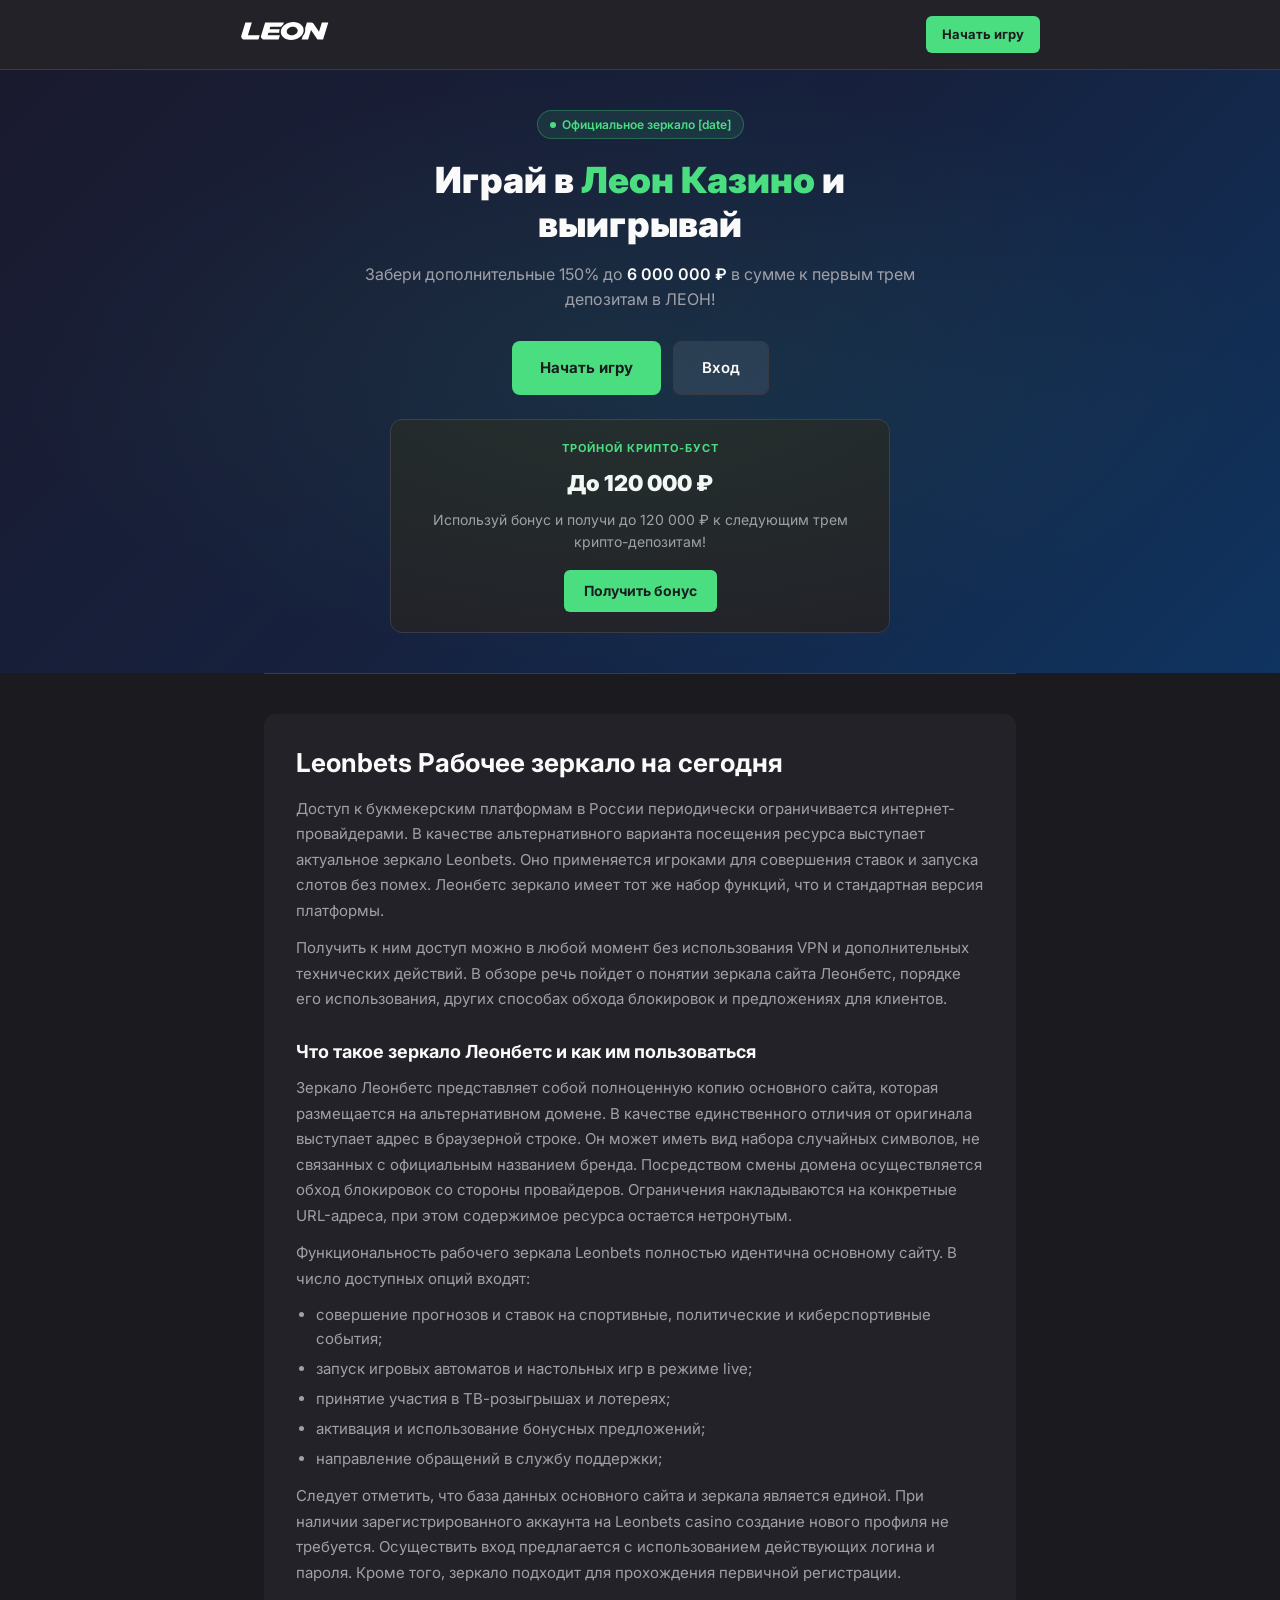
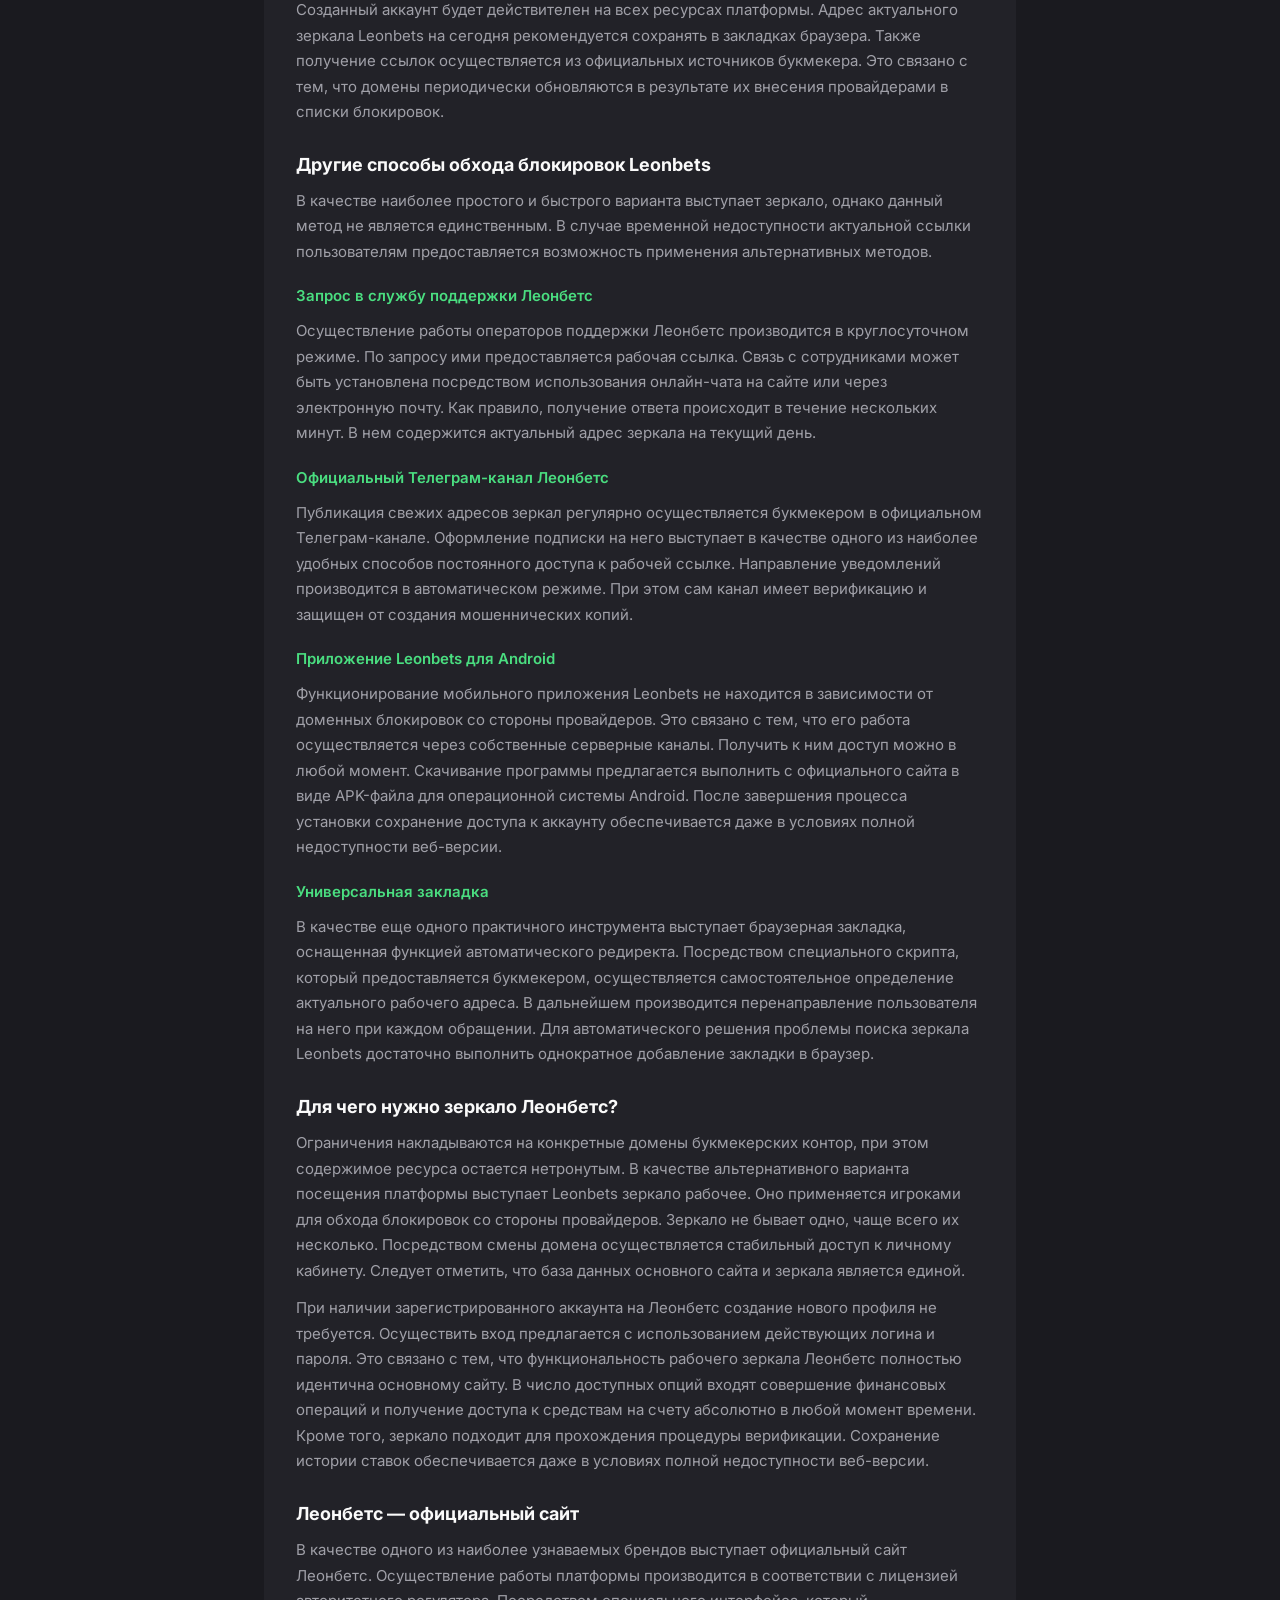
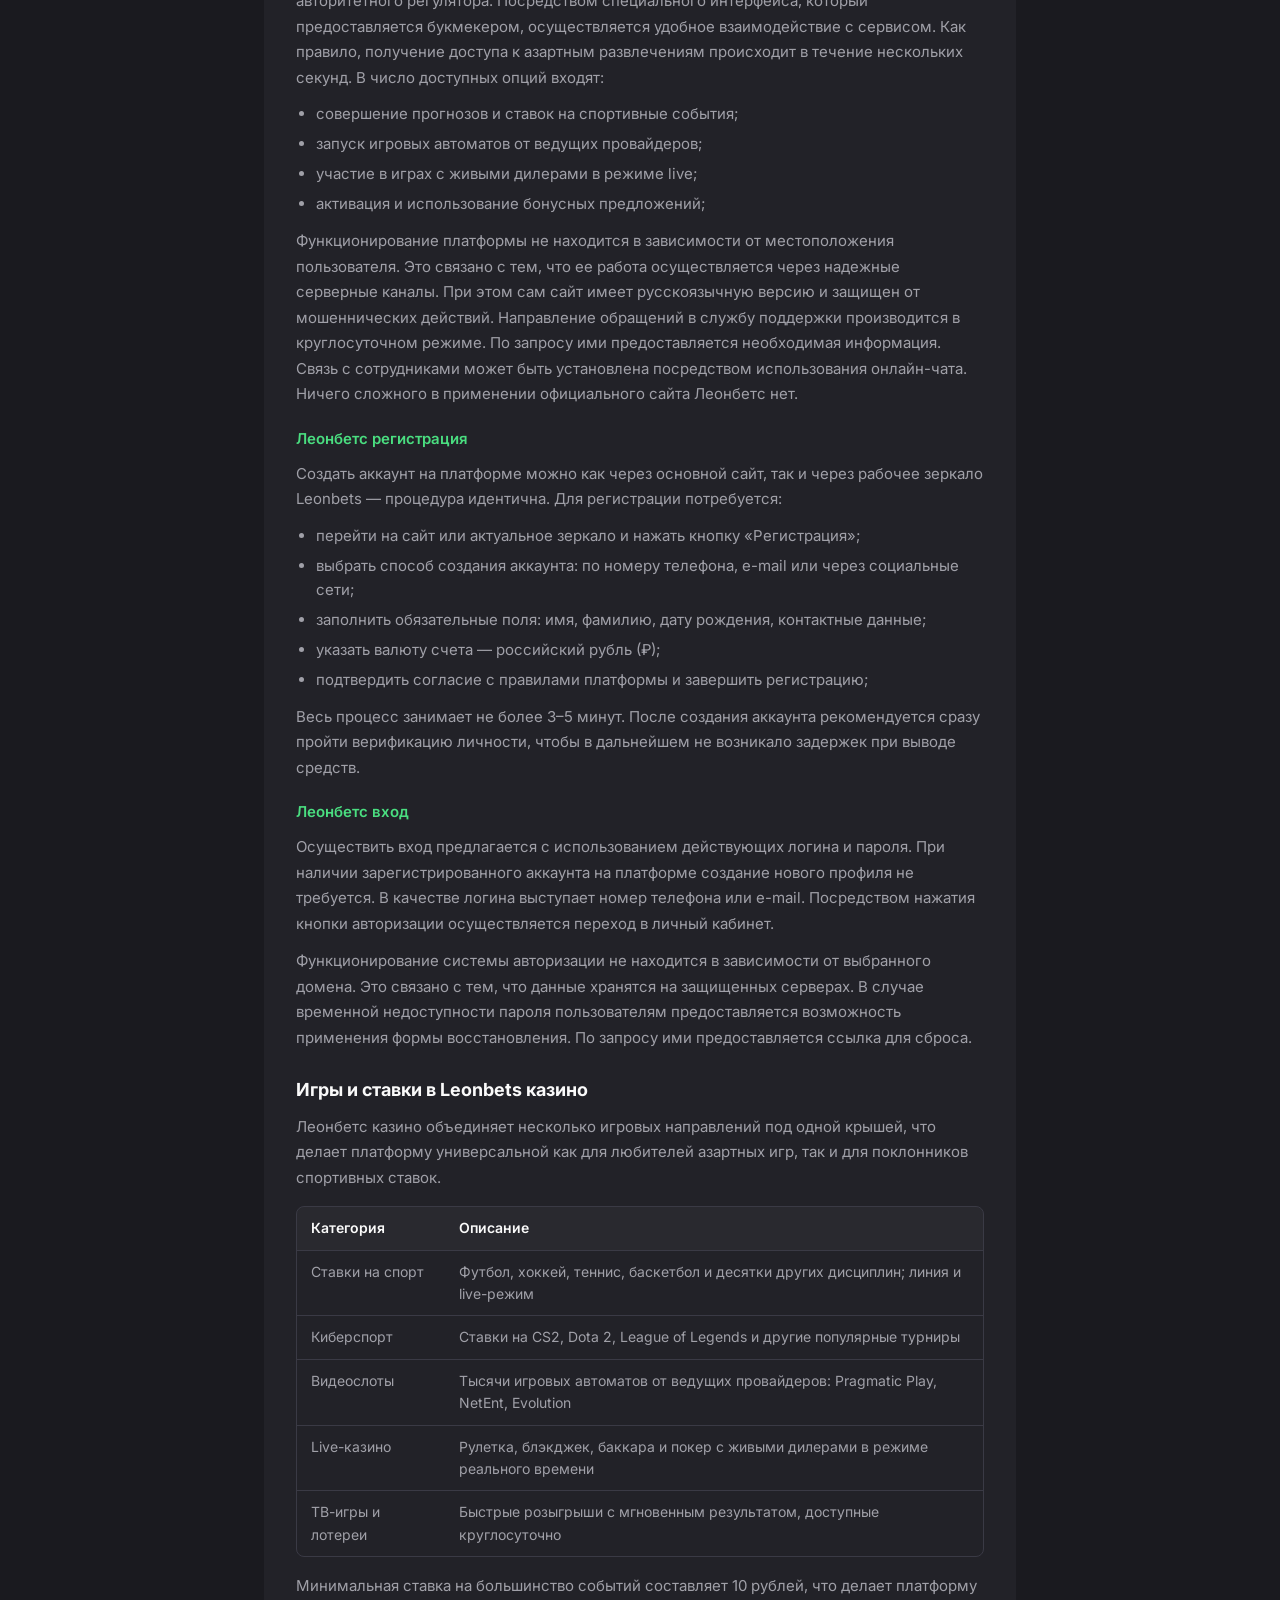
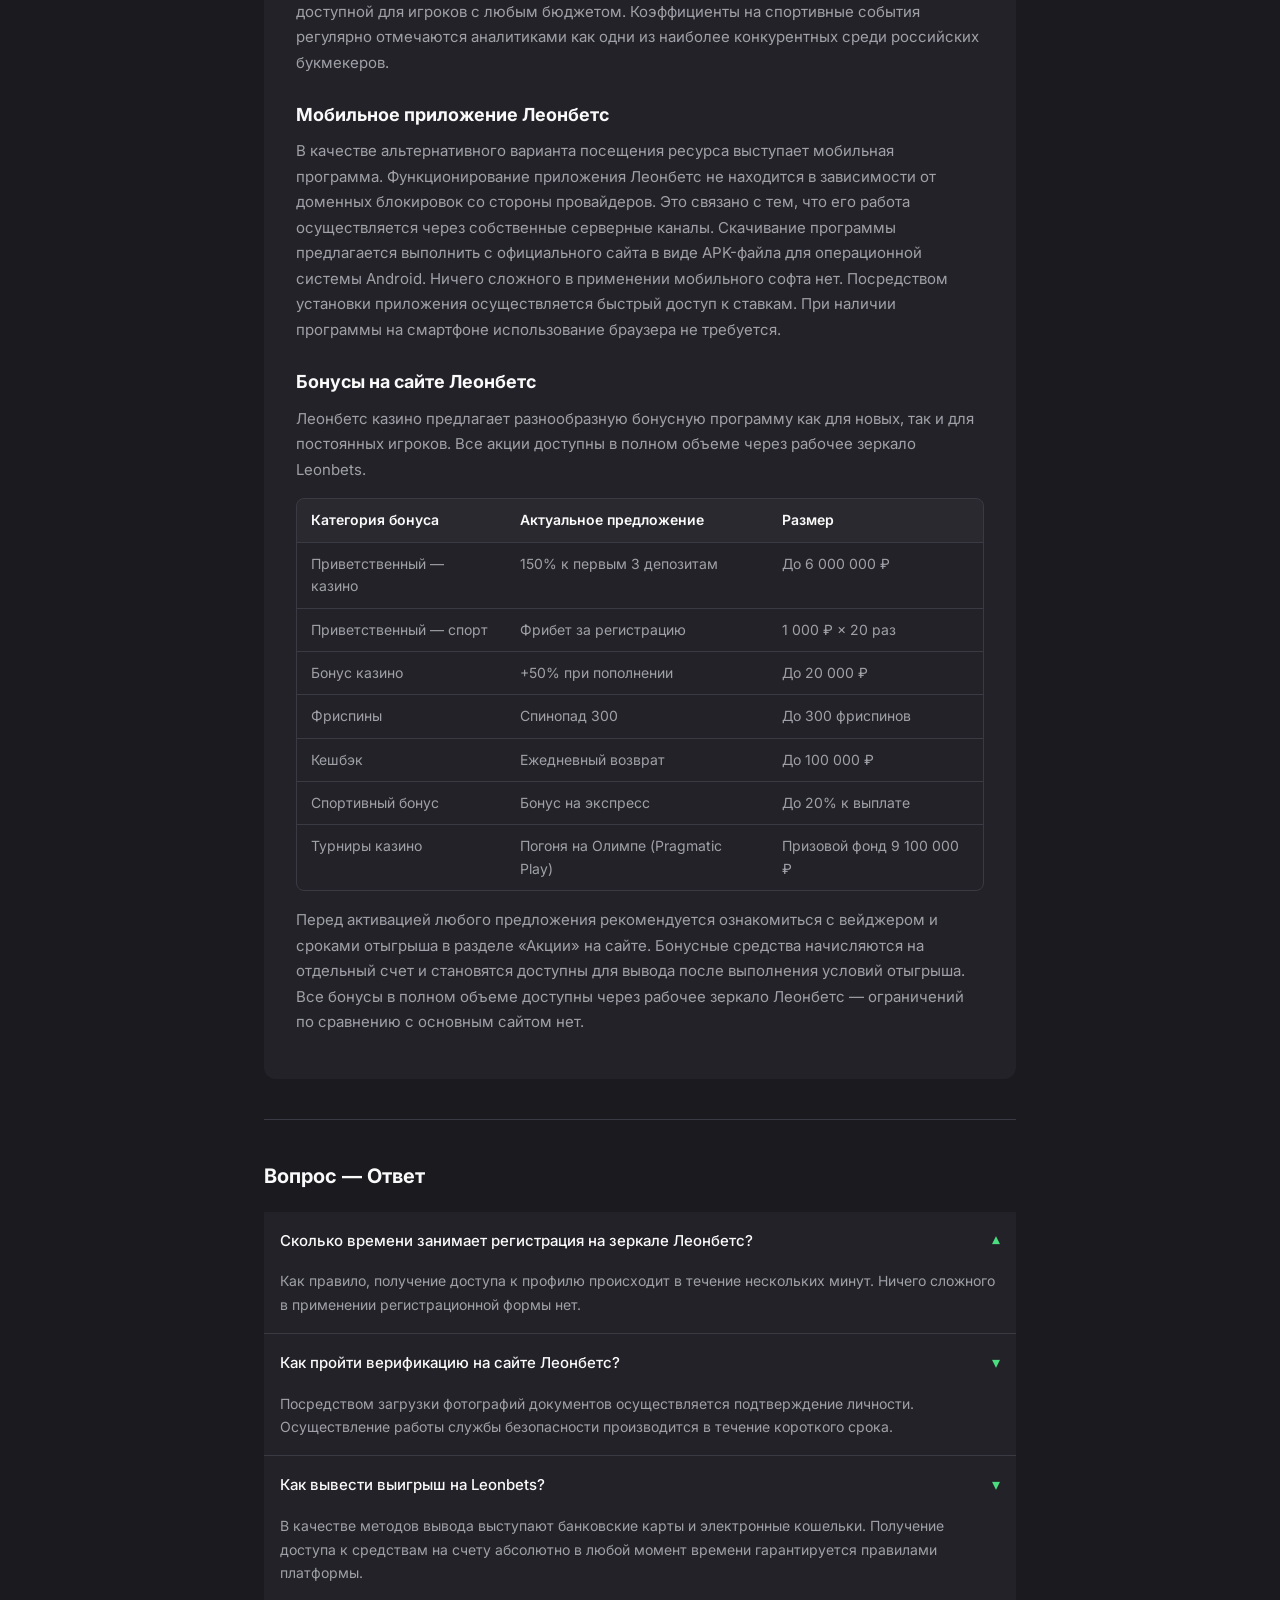
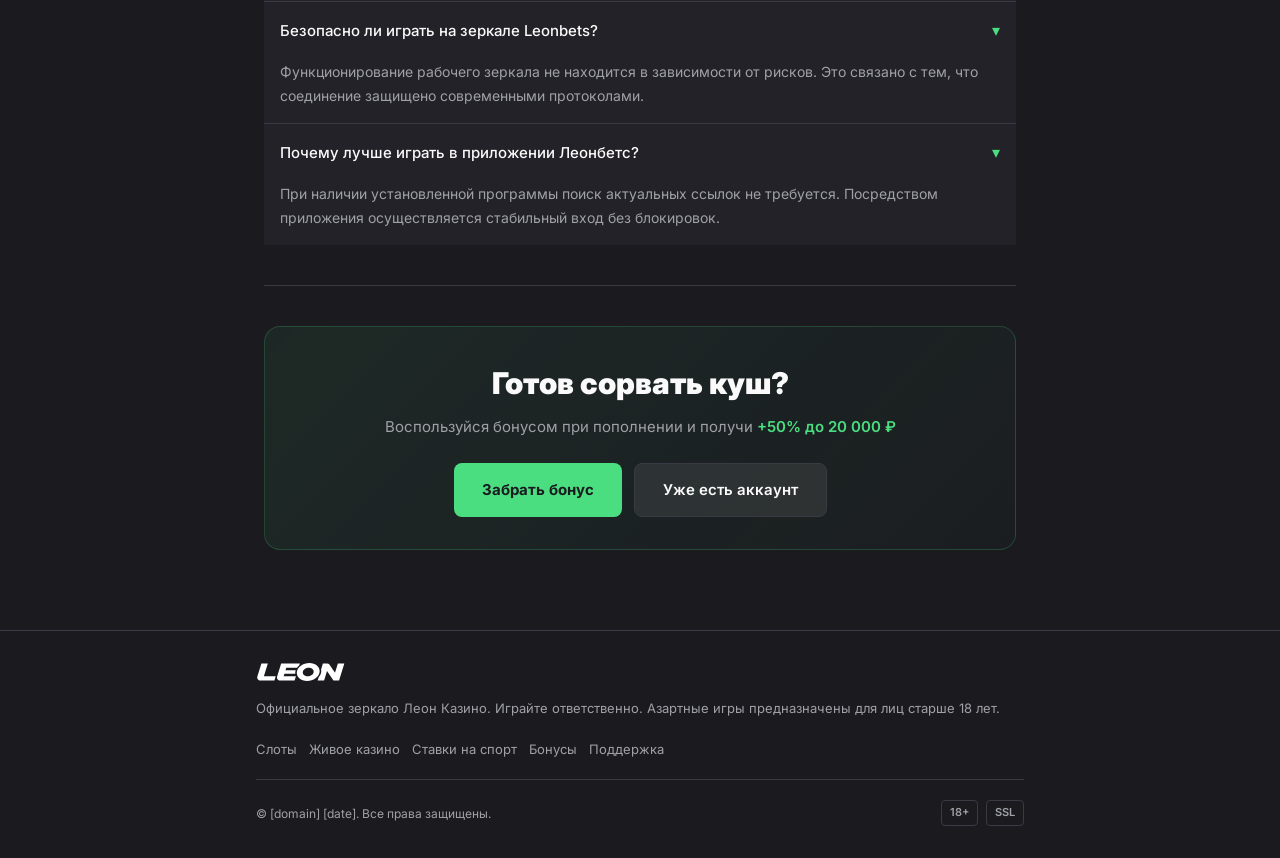
==== leon/ru/2-amp/index.html @ bcc0a0fe "feat: leon/ru/2-amp — AMP version, same text content" ====
<!doctype html>
<html ⚡ lang="ru">
	<head>
		<meta charset="UTF-8" />
		<meta name="viewport" content="width=device-width,minimum-scale=1,initial-scale=1" />
		<title>Леонбетс рабочее зеркало | Leonbets официальный сайт</title>
		<meta
			name="description"
			content="Рабочее зеркало Leonbets: как обойти блокировку, войти в аккаунт и получить приветственный бонус 150% до 6 000 000 ₽. Ставки, слоты и live-казино доступны" />
		<meta name="robots" content="index, follow" />

		<link rel="canonical" href="https://[domain]/" />

		<!-- Open Graph -->
		<meta property="og:title" content="Леонбетс рабочее зеркало | Leonbets официальный сайт" />
		<meta property="og:description" content="Рабочее зеркало Leonbets: как обойти блокировку, войти в аккаунт и получить приветственный бонус 150% до 6 000 000 ₽. Ставки, слоты и live-казино доступны" />
		<meta property="og:type" content="website" />
		<meta property="og:locale" content="ru_RU" />
		<meta property="og:url" content="https://[domain]/amp/" />
		<meta property="og:image" content="https://[domain]/img/1125x469-3+(1)-1774451476099-17f3@x2.webp" />

		<!-- Twitter Card -->
		<meta name="twitter:card" content="summary_large_image" />
		<meta name="twitter:title" content="Леонбетс рабочее зеркало | Leonbets официальный сайт" />
		<meta name="twitter:description" content="Рабочее зеркало Leonbets: как обойти блокировку, войти в аккаунт и получить приветственный бонус 150% до 6 000 000 ₽. Ставки, слоты и live-казино доступны" />

		<!-- JSON-LD Schema -->
		<script type="application/ld+json">
			{
				"@context": "https://schema.org",
				"@graph": [
					{
						"@type": "Organization",
						"@id": "https://[domain]/#organization",
						"name": "Leonbets",
						"alternateName": "Леонбетс",
						"url": "https://[domain]",
						"logo": {
							"@type": "ImageObject",
							"url": "https://[domain]/img/logo.svg"
						}
					},
					{
						"@type": "WebSite",
						"@id": "https://[domain]/#website",
						"url": "https://[domain]",
						"name": "Леонбетс рабочее зеркало | Leonbets официальный сайт",
						"description": "Рабочее зеркало Leonbets: как обойти блокировку, войти в аккаунт и получить приветственный бонус 150% до 6 000 000 ₽. Ставки, слоты и live-казино доступны",
						"publisher": {
							"@id": "https://[domain]/#organization"
						},
						"inLanguage": "ru-RU"
					},
					{
						"@type": "FAQPage",
						"@id": "https://[domain]/#faq",
						"mainEntity": [
							{
								"@type": "Question",
								"name": "Сколько времени занимает регистрация на зеркале Леонбетс?",
								"acceptedAnswer": {
									"@type": "Answer",
									"text": "Как правило, получение доступа к профилю происходит в течение нескольких минут. Ничего сложного в применении регистрационной формы нет."
								}
							},
							{
								"@type": "Question",
								"name": "Как пройти верификацию на сайте Леонбетс?",
								"acceptedAnswer": {
									"@type": "Answer",
									"text": "Посредством загрузки фотографий документов осуществляется подтверждение личности. Осуществление работы службы безопасности производится в течение короткого срока."
								}
							},
							{
								"@type": "Question",
								"name": "Как вывести выигрыш на Leonbets?",
								"acceptedAnswer": {
									"@type": "Answer",
									"text": "В качестве методов вывода выступают банковские карты и электронные кошельки. Получение доступа к средствам на счету абсолютно в любой момент времени гарантируется правилами платформы."
								}
							},
							{
								"@type": "Question",
								"name": "Безопасно ли играть на зеркале Leonbets?",
								"acceptedAnswer": {
									"@type": "Answer",
									"text": "Функционирование рабочего зеркала не находится в зависимости от рисков. Это связано с тем, что соединение защищено современными протоколами."
								}
							},
							{
								"@type": "Question",
								"name": "Почему лучше играть в приложении Леонбетс?",
								"acceptedAnswer": {
									"@type": "Answer",
									"text": "При наличии установленной программы поиск актуальных ссылок не требуется. Посредством приложения осуществляется стабильный вход без блокировок."
								}
							}
						]
					}
				]
			}
		</script>

		<!-- AMP Runtime -->
		<script async src="https://cdn.ampproject.org/v0.js"></script>
		<script async custom-element="amp-accordion" src="https://cdn.ampproject.org/v0/amp-accordion-0.1.js"></script>

		<!-- AMP Boilerplate -->
		<style amp-boilerplate>body{-webkit-animation:-amp-start 8s steps(1,end) 0s 1 normal both;-moz-animation:-amp-start 8s steps(1,end) 0s 1 normal both;-ms-animation:-amp-start 8s steps(1,end) 0s 1 normal both;animation:-amp-start 8s steps(1,end) 0s 1 normal both}@-webkit-keyframes -amp-start{from{visibility:hidden}to{visibility:visible}}@-moz-keyframes -amp-start{from{visibility:hidden}to{visibility:visible}}@-ms-keyframes -amp-start{from{visibility:hidden}to{visibility:visible}}@keyframes -amp-start{from{visibility:hidden}to{visibility:visible}}</style>
		<noscript><style amp-boilerplate>body{-webkit-animation:none;-moz-animation:none;-ms-animation:none;animation:none}</style></noscript>

		<!-- Fonts -->
		<link rel="preconnect" href="https://fonts.googleapis.com" />
		<link rel="preconnect" href="https://fonts.gstatic.com" crossorigin />
		<link href="https://fonts.googleapis.com/css2?family=Inter:wght@400;500;600;700;900&display=swap" rel="stylesheet" />

		<style amp-custom>
			*, *::before, *::after { box-sizing: border-box; margin: 0; padding: 0; }

			:root {
				--bg: #1a1a1f;
				--fg: #fafafa;
				--card: #222228;
				--primary: #4ade80;
				--primary-dark: #1a1a1f;
				--muted: #a0a0a8;
				--border: #3a3a45;
				--secondary: #2a2a32;
				--font: 'Inter', -apple-system, BlinkMacSystemFont, sans-serif;
			}

			html { scroll-behavior: smooth; }

			body {
				font-family: var(--font);
				background-color: var(--bg);
				color: var(--fg);
				line-height: 1.6;
				-webkit-font-smoothing: antialiased;
			}

			a { color: inherit; text-decoration: none; }

			/* Layout */
			.container {
				max-width: 800px;
				margin: 0 auto;
				padding: 0 16px;
			}

			@media (min-width: 640px) { .container { padding: 0 24px; } }

			/* Header */
			.amp-header {
				background: var(--card);
				border-bottom: 1px solid var(--border);
				padding: 16px;
				position: sticky;
				top: 0;
				z-index: 10;
			}

			.amp-header__inner {
				max-width: 800px;
				margin: 0 auto;
				display: flex;
				align-items: center;
				justify-content: space-between;
			}

			.amp-header__cta {
				background: var(--primary);
				color: var(--primary-dark);
				font-size: 13px;
				font-weight: 700;
				padding: 8px 16px;
				border-radius: 6px;
			}

			/* Hero */
			.hero {
				background: linear-gradient(135deg, #1a1a2e 0%, #16213e 50%, #0f3460 100%);
				padding: 40px 16px;
				text-align: center;
				position: relative;
				overflow: hidden;
			}

			.hero::before {
				content: '';
				position: absolute;
				inset: 0;
				background: radial-gradient(ellipse at center, rgba(74,222,128,0.08) 0%, transparent 70%);
			}

			.hero__inner { position: relative; max-width: 600px; margin: 0 auto; }

			.hero__badge {
				display: inline-flex;
				align-items: center;
				gap: 6px;
				background: rgba(74,222,128,0.1);
				border: 1px solid rgba(74,222,128,0.3);
				color: var(--primary);
				font-size: 12px;
				font-weight: 600;
				padding: 4px 12px;
				border-radius: 20px;
				margin-bottom: 20px;
			}

			.hero__badge-dot {
				width: 6px;
				height: 6px;
				background: var(--primary);
				border-radius: 50%;
			}

			.hero__title {
				font-size: 28px;
				font-weight: 900;
				line-height: 1.2;
				margin-bottom: 16px;
			}

			@media (min-width: 640px) { .hero__title { font-size: 36px; } }

			.hero__highlight { color: var(--primary); }

			.hero__desc {
				font-size: 16px;
				color: var(--muted);
				margin-bottom: 28px;
			}

			.hero__desc span { color: var(--fg); font-weight: 600; }

			.hero__buttons {
				display: flex;
				gap: 12px;
				justify-content: center;
				flex-wrap: wrap;
			}

			.btn-primary {
				display: inline-flex;
				align-items: center;
				gap: 8px;
				background: var(--primary);
				color: var(--primary-dark);
				font-weight: 700;
				font-size: 15px;
				padding: 14px 28px;
				border-radius: 8px;
			}

			.btn-secondary {
				display: inline-flex;
				align-items: center;
				background: rgba(255,255,255,0.08);
				color: var(--fg);
				font-weight: 600;
				font-size: 15px;
				padding: 14px 28px;
				border-radius: 8px;
				border: 1px solid var(--border);
			}

			/* Bonus Card */
			.bonus-card {
				background: var(--card);
				border: 1px solid var(--border);
				border-radius: 12px;
				padding: 20px;
				margin: 24px 16px 0;
				max-width: 500px;
				margin-left: auto;
				margin-right: auto;
				text-align: center;
			}

			.bonus-card__label {
				font-size: 11px;
				font-weight: 700;
				letter-spacing: 1px;
				color: var(--primary);
				text-transform: uppercase;
				margin-bottom: 8px;
			}

			.bonus-card__title {
				font-size: 22px;
				font-weight: 900;
				margin-bottom: 8px;
			}

			.bonus-card__desc {
				font-size: 14px;
				color: var(--muted);
				margin-bottom: 16px;
			}

			.bonus-card__btn {
				display: inline-flex;
				align-items: center;
				gap: 6px;
				background: var(--primary);
				color: var(--primary-dark);
				font-weight: 700;
				font-size: 14px;
				padding: 10px 20px;
				border-radius: 6px;
			}

			/* Section */
			.section { padding: 40px 0; border-top: 1px solid var(--border); }

			/* Text block */
			.text-block { background: var(--card); border-radius: 12px; padding: 24px; }

			@media (min-width: 640px) { .text-block { padding: 32px; } }

			.title-h1 {
				font-size: 22px;
				font-weight: 700;
				margin-bottom: 16px;
				line-height: 1.3;
			}

			@media (min-width: 640px) { .title-h1 { font-size: 26px; } }

			.title-h2 {
				font-size: 18px;
				font-weight: 700;
				margin: 28px 0 12px;
				line-height: 1.3;
				color: var(--fg);
			}

			.title-h3 {
				font-size: 15px;
				font-weight: 600;
				margin: 20px 0 10px;
				color: var(--primary);
			}

			.text-block p {
				font-size: 14px;
				color: var(--muted);
				margin-bottom: 12px;
				line-height: 1.7;
			}

			@media (min-width: 640px) { .text-block p { font-size: 15px; } }

			.text-block ul {
				margin: 12px 0 12px 20px;
			}

			.text-block ul li {
				font-size: 14px;
				color: var(--muted);
				margin-bottom: 6px;
				line-height: 1.6;
			}

			@media (min-width: 640px) { .text-block ul li { font-size: 15px; } }

			/* Table */
			.table-wrapper {
				overflow-x: auto;
				margin: 16px 0;
				border-radius: 8px;
				border: 1px solid var(--border);
			}

			table {
				width: 100%;
				border-collapse: collapse;
				font-size: 13px;
			}

			@media (min-width: 640px) { table { font-size: 14px; } }

			td {
				padding: 10px 14px;
				border-bottom: 1px solid var(--border);
				color: var(--muted);
				vertical-align: top;
			}

			tr:first-child td {
				font-weight: 600;
				color: var(--fg);
				background: rgba(255,255,255,0.03);
			}

			tr:last-child td { border-bottom: none; }

			/* FAQ */
			.faq-title {
				font-size: 20px;
				font-weight: 700;
				margin-bottom: 20px;
			}

			amp-accordion { border-radius: 8px; overflow: hidden; }

			amp-accordion section {
				border-bottom: 1px solid var(--border);
			}

			amp-accordion section:last-child { border-bottom: none; }

			amp-accordion section[expanded] { background: rgba(255,255,255,0.02); }

			amp-accordion h3 {
				display: flex;
				align-items: center;
				justify-content: space-between;
				padding: 16px;
				font-size: 14px;
				font-weight: 500;
				cursor: pointer;
				background: var(--card);
				color: var(--fg);
				list-style: none;
			}

			@media (min-width: 640px) { amp-accordion h3 { font-size: 15px; } }

			amp-accordion h3::after {
				content: '▾';
				color: var(--primary);
				font-size: 16px;
				flex-shrink: 0;
				margin-left: 12px;
				transition: transform 0.2s;
			}

			amp-accordion section[expanded] h3::after { transform: rotate(180deg); }

			amp-accordion .faq-answer {
				padding: 0 16px 16px;
				font-size: 14px;
				color: var(--muted);
				line-height: 1.7;
				background: var(--card);
			}

			/* CTA */
			.cta {
				background: linear-gradient(135deg, rgba(74,222,128,0.08) 0%, rgba(74,222,128,0.02) 100%);
				border: 1px solid rgba(74,222,128,0.2);
				border-radius: 16px;
				padding: 32px 20px;
				text-align: center;
			}

			.cta__title {
				font-size: 24px;
				font-weight: 900;
				margin-bottom: 8px;
			}

			@media (min-width: 640px) { .cta__title { font-size: 30px; } }

			.cta__desc {
				font-size: 15px;
				color: var(--muted);
				margin-bottom: 24px;
			}

			.cta__desc span { color: var(--primary); font-weight: 600; }

			.cta__buttons {
				display: flex;
				gap: 12px;
				justify-content: center;
				flex-wrap: wrap;
			}

			/* Footer */
			.footer {
				border-top: 1px solid var(--border);
				padding: 32px 0;
				margin-top: 40px;
			}

			.footer__inner {
				max-width: 800px;
				margin: 0 auto;
				padding: 0 16px;
				display: flex;
				flex-direction: column;
				gap: 20px;
			}

			.footer__desc {
				font-size: 13px;
				color: var(--muted);
				margin-top: 10px;
				line-height: 1.5;
			}

			.footer__links {
				display: flex;
				flex-wrap: wrap;
				gap: 12px;
			}

			.footer__links a {
				font-size: 13px;
				color: var(--muted);
			}

			.footer__bottom {
				display: flex;
				align-items: center;
				justify-content: space-between;
				flex-wrap: wrap;
				gap: 12px;
				padding-top: 20px;
				border-top: 1px solid var(--border);
			}

			.footer__copy { font-size: 12px; color: var(--muted); }

			.footer__badges { display: flex; gap: 8px; }

			.footer__badge {
				font-size: 11px;
				font-weight: 600;
				color: var(--muted);
				border: 1px solid var(--border);
				border-radius: 4px;
				padding: 3px 8px;
			}
		</style>
	</head>
	<body>

		<!-- Header -->
		<header class="amp-header">
			<div class="amp-header__inner">
				<a href="/click/" rel="nofollow">
					<svg xmlns="http://www.w3.org/2000/svg" width="90" height="18" fill="none" viewBox="0 0 107 22">
						<path fill="#fff" d="M8.141 16.24h14.476l-1.605 5.25H3.82c-2.563 0-4.398-2.479-3.649-4.931L5.08.506h7.872L8.141 16.239Zm25.087-3.024h13.267a9.893 9.893 0 0 1 .026-2.214c.093-.758.268-1.494.52-2.214H34.58l.925-3.023H48.62a15.197 15.197 0 0 1 2.814-2.976l.694-2.274h-22.89L24.33 16.567c-.75 2.453 1.086 4.93 3.649 4.93h17.734l1.605-5.25H32.3l.928-3.03ZM98.572.511l-3.521 11.513c-2.21-3.278-4.42-6.557-6.634-9.831A3.804 3.804 0 0 0 85.258.51h-4.981c-.741 2.427-1.487 4.854-2.227 7.285.217 1.022.268 2.1.132 3.206-.294 2.376-1.405 4.598-3.096 6.493-.409 1.333-.813 2.666-1.222 3.998h7.873l3.56-11.64c2.618 3.878 5.232 7.761 7.85 11.64h6.886c2.137-6.995 4.274-13.99 6.412-20.982h-7.873Zm-22.29 10.487c-.744 6.076-7.587 10.998-15.28 10.998-7.694 0-13.327-4.926-12.582-10.998C49.165 4.926 56.007 0 63.7 0c7.695 0 13.328 4.926 12.583 10.998ZM62.995 5.76c-3.666 0-6.923 2.346-7.28 5.237-.354 2.895 2.328 5.237 5.99 5.237 3.666 0 6.923-2.346 7.28-5.237.359-2.891-2.324-5.237-5.99-5.237Z" />
					</svg>
				</a>
				<a href="/click/" rel="nofollow" class="amp-header__cta">Начать игру</a>
			</div>
		</header>

		<!-- Hero -->
		<section class="hero">
			<div class="hero__inner">
				<div class="hero__badge">
					<span class="hero__badge-dot"></span>
					Официальное зеркало [date]
				</div>
				<h1 class="hero__title">
					Играй в <span class="hero__highlight">Леон Казино</span> и выигрывай
				</h1>
				<p class="hero__desc">
					Забери дополнительные 150% до <span>6 000 000 ₽</span> в сумме к первым трем депозитам в ЛЕОН!
				</p>
				<div class="hero__buttons">
					<a href="/click/" rel="nofollow" class="btn-primary">Начать игру</a>
					<a href="/click/" rel="nofollow" class="btn-secondary">Вход</a>
				</div>
			</div>
			<div class="bonus-card">
				<div class="bonus-card__label">Тройной крипто-буст</div>
				<div class="bonus-card__title">До 120 000 ₽</div>
				<p class="bonus-card__desc">Используй бонус и получи до 120 000 ₽ к следующим трем крипто-депозитам!</p>
				<a href="/click/" rel="nofollow" class="bonus-card__btn">Получить бонус</a>
			</div>
		</section>

		<!-- Main content -->
		<main>
			<div class="container">

				<!-- SEO Text Block -->
				<section class="section">
					<div class="text-block">
						<h1 class="title-h1">Leonbets Рабочее зеркало на сегодня</h1>
						<p>
							Доступ к букмекерским платформам в России периодически ограничивается интернет-провайдерами. В качестве альтернативного варианта посещения ресурса выступает актуальное зеркало Leonbets. Оно применяется игроками для совершения ставок и запуска слотов без помех. Леонбетс зеркало имеет тот же набор функций, что и стандартная версия платформы.
						</p>
						<p>
							Получить к ним доступ можно в любой момент без использования VPN и дополнительных технических действий. В обзоре речь пойдет о понятии зеркала сайта Леонбетс, порядке его использования, других способах обхода блокировок и предложениях для клиентов.
						</p>

						<h2 class="title-h2">Что такое зеркало Леонбетс и как им пользоваться</h2>
						<p>
							Зеркало Леонбетс представляет собой полноценную копию основного сайта, которая размещается на альтернативном домене. В качестве единственного отличия от оригинала выступает адрес в браузерной строке. Он может иметь вид набора случайных символов, не связанных с официальным названием бренда. Посредством смены домена осуществляется обход блокировок со стороны провайдеров. Ограничения накладываются на конкретные URL-адреса, при этом содержимое ресурса остается нетронутым.
						</p>
						<p>
							Функциональность рабочего зеркала Leonbets полностью идентична основному сайту. В число доступных опций входят:
						</p>
						<ul>
							<li>совершение прогнозов и ставок на спортивные, политические и киберспортивные события;</li>
							<li>запуск игровых автоматов и настольных игр в режиме live;</li>
							<li>принятие участия в ТВ-розыгрышах и лотереях;</li>
							<li>активация и использование бонусных предложений;</li>
							<li>направление обращений в службу поддержки;</li>
						</ul>
						<p>
							Следует отметить, что база данных основного сайта и зеркала является единой. При наличии зарегистрированного аккаунта на Leonbets casino создание нового профиля не требуется. Осуществить вход предлагается с использованием действующих логина и пароля. Кроме того, зеркало подходит для прохождения первичной регистрации.
						</p>
						<p>
							Созданный аккаунт будет действителен на всех ресурсах платформы. Адрес актуального зеркала Leonbets на сегодня рекомендуется сохранять в закладках браузера. Также получение ссылок осуществляется из официальных источников букмекера. Это связано с тем, что домены периодически обновляются в результате их внесения провайдерами в списки блокировок.
						</p>

						<h2 class="title-h2">Другие способы обхода блокировок Leonbets</h2>
						<p>
							В качестве наиболее простого и быстрого варианта выступает зеркало, однако данный метод не является единственным. В случае временной недоступности актуальной ссылки пользователям предоставляется возможность применения альтернативных методов.
						</p>

						<h3 class="title-h3">Запрос в службу поддержки Леонбетс</h3>
						<p>
							Осуществление работы операторов поддержки Леонбетс производится в круглосуточном режиме. По запросу ими предоставляется рабочая ссылка. Связь с сотрудниками может быть установлена посредством использования онлайн-чата на сайте или через электронную почту. Как правило, получение ответа происходит в течение нескольких минут. В нем содержится актуальный адрес зеркала на текущий день.
						</p>

						<h3 class="title-h3">Официальный Телеграм-канал Леонбетс</h3>
						<p>
							Публикация свежих адресов зеркал регулярно осуществляется букмекером в официальном Телеграм-канале. Оформление подписки на него выступает в качестве одного из наиболее удобных способов постоянного доступа к рабочей ссылке. Направление уведомлений производится в автоматическом режиме. При этом сам канал имеет верификацию и защищен от создания мошеннических копий.
						</p>

						<h3 class="title-h3">Приложение Leonbets для Android</h3>
						<p>
							Функционирование мобильного приложения Leonbets не находится в зависимости от доменных блокировок со стороны провайдеров. Это связано с тем, что его работа осуществляется через собственные серверные каналы. Получить к ним доступ можно в любой момент. Скачивание программы предлагается выполнить с официального сайта в виде APK-файла для операционной системы Android. После завершения процесса установки сохранение доступа к аккаунту обеспечивается даже в условиях полной недоступности веб-версии.
						</p>

						<h3 class="title-h3">Универсальная закладка</h3>
						<p>
							В качестве еще одного практичного инструмента выступает браузерная закладка, оснащенная функцией автоматического редиректа. Посредством специального скрипта, который предоставляется букмекером, осуществляется самостоятельное определение актуального рабочего адреса. В дальнейшем производится перенаправление пользователя на него при каждом обращении. Для автоматического решения проблемы поиска зеркала Leonbets достаточно выполнить однократное добавление закладки в браузер.
						</p>

						<h2 class="title-h2">Для чего нужно зеркало Леонбетс?</h2>
						<p>
							Ограничения накладываются на конкретные домены букмекерских контор, при этом содержимое ресурса остается нетронутым. В качестве альтернативного варианта посещения платформы выступает Leonbets зеркало рабочее. Оно применяется игроками для обхода блокировок со стороны провайдеров. Зеркало не бывает одно, чаще всего их несколько. Посредством смены домена осуществляется стабильный доступ к личному кабинету. Следует отметить, что база данных основного сайта и зеркала является единой.
						</p>
						<p>
							При наличии зарегистрированного аккаунта на Леонбетс создание нового профиля не требуется. Осуществить вход предлагается с использованием действующих логина и пароля. Это связано с тем, что функциональность рабочего зеркала Леонбетс полностью идентична основному сайту. В число доступных опций входят совершение финансовых операций и получение доступа к средствам на счету абсолютно в любой момент времени. Кроме того, зеркало подходит для прохождения процедуры верификации. Сохранение истории ставок обеспечивается даже в условиях полной недоступности веб-версии.
						</p>

						<h2 class="title-h2">Леонбетс — официальный сайт</h2>
						<p>
							В качестве одного из наиболее узнаваемых брендов выступает официальный сайт Леонбетс. Осуществление работы платформы производится в соответствии с лицензией авторитетного регулятора. Посредством специального интерфейса, который предоставляется букмекером, осуществляется удобное взаимодействие с сервисом. Как правило, получение доступа к азартным развлечениям происходит в течение нескольких секунд. В число доступных опций входят:
						</p>
						<ul>
							<li>совершение прогнозов и ставок на спортивные события;</li>
							<li>запуск игровых автоматов от ведущих провайдеров;</li>
							<li>участие в играх с живыми дилерами в режиме live;</li>
							<li>активация и использование бонусных предложений;</li>
						</ul>
						<p>
							Функционирование платформы не находится в зависимости от местоположения пользователя. Это связано с тем, что ее работа осуществляется через надежные серверные каналы. При этом сам сайт имеет русскоязычную версию и защищен от мошеннических действий. Направление обращений в службу поддержки производится в круглосуточном режиме. По запросу ими предоставляется необходимая информация. Связь с сотрудниками может быть установлена посредством использования онлайн-чата. Ничего сложного в применении официального сайта Леонбетс нет.
						</p>

						<h3 class="title-h3">Леонбетс регистрация</h3>
						<p>
							Создать аккаунт на платформе можно как через основной сайт, так и через рабочее зеркало Leonbets — процедура идентична. Для регистрации потребуется:
						</p>
						<ul>
							<li>перейти на сайт или актуальное зеркало и нажать кнопку «Регистрация»;</li>
							<li>выбрать способ создания аккаунта: по номеру телефона, e-mail или через социальные сети;</li>
							<li>заполнить обязательные поля: имя, фамилию, дату рождения, контактные данные;</li>
							<li>указать валюту счета — российский рубль (₽);</li>
							<li>подтвердить согласие с правилами платформы и завершить регистрацию;</li>
						</ul>
						<p>
							Весь процесс занимает не более 3–5 минут. После создания аккаунта рекомендуется сразу пройти верификацию личности, чтобы в дальнейшем не возникало задержек при выводе средств.
						</p>

						<h3 class="title-h3">Леонбетс вход</h3>
						<p>
							Осуществить вход предлагается с использованием действующих логина и пароля. При наличии зарегистрированного аккаунта на платформе создание нового профиля не требуется. В качестве логина выступает номер телефона или e-mail. Посредством нажатия кнопки авторизации осуществляется переход в личный кабинет.
						</p>
						<p>
							Функционирование системы авторизации не находится в зависимости от выбранного домена. Это связано с тем, что данные хранятся на защищенных серверах. В случае временной недоступности пароля пользователям предоставляется возможность применения формы восстановления. По запросу ими предоставляется ссылка для сброса.
						</p>

						<h2 class="title-h2">Игры и ставки в Leonbets казино</h2>
						<p>
							Леонбетс казино объединяет несколько игровых направлений под одной крышей, что делает платформу универсальной как для любителей азартных игр, так и для поклонников спортивных ставок.
						</p>
						<div class="table-wrapper">
							<table>
								<tbody>
									<tr><td>Категория</td><td>Описание</td></tr>
									<tr><td>Ставки на спорт</td><td>Футбол, хоккей, теннис, баскетбол и десятки других дисциплин; линия и live-режим</td></tr>
									<tr><td>Киберспорт</td><td>Ставки на CS2, Dota 2, League of Legends и другие популярные турниры</td></tr>
									<tr><td>Видеослоты</td><td>Тысячи игровых автоматов от ведущих провайдеров: Pragmatic Play, NetEnt, Evolution</td></tr>
									<tr><td>Live-казино</td><td>Рулетка, блэкджек, баккара и покер с живыми дилерами в режиме реального времени</td></tr>
									<tr><td>ТВ-игры и лотереи</td><td>Быстрые розыгрыши с мгновенным результатом, доступные круглосуточно</td></tr>
								</tbody>
							</table>
						</div>
						<p>
							Минимальная ставка на большинство событий составляет 10 рублей, что делает платформу доступной для игроков с любым бюджетом. Коэффициенты на спортивные события регулярно отмечаются аналитиками как одни из наиболее конкурентных среди российских букмекеров.
						</p>

						<h2 class="title-h2">Мобильное приложение Леонбетс</h2>
						<p>
							В качестве альтернативного варианта посещения ресурса выступает мобильная программа. Функционирование приложения Леонбетс не находится в зависимости от доменных блокировок со стороны провайдеров. Это связано с тем, что его работа осуществляется через собственные серверные каналы. Скачивание программы предлагается выполнить с официального сайта в виде APK-файла для операционной системы Android. Ничего сложного в применении мобильного софта нет. Посредством установки приложения осуществляется быстрый доступ к ставкам. При наличии программы на смартфоне использование браузера не требуется.
						</p>

						<h2 class="title-h2">Бонусы на сайте Леонбетс</h2>
						<p>
							Леонбетс казино предлагает разнообразную бонусную программу как для новых, так и для постоянных игроков. Все акции доступны в полном объеме через рабочее зеркало Leonbets.
						</p>
						<div class="table-wrapper">
							<table>
								<tbody>
									<tr><td>Категория бонуса</td><td>Актуальное предложение</td><td>Размер</td></tr>
									<tr><td>Приветственный — казино</td><td>150% к первым 3 депозитам</td><td>До 6 000 000 ₽</td></tr>
									<tr><td>Приветственный — спорт</td><td>Фрибет за регистрацию</td><td>1 000 ₽ × 20 раз</td></tr>
									<tr><td>Бонус казино</td><td>+50% при пополнении</td><td>До 20 000 ₽</td></tr>
									<tr><td>Фриспины</td><td>Спинопад 300</td><td>До 300 фриспинов</td></tr>
									<tr><td>Кешбэк</td><td>Ежедневный возврат</td><td>До 100 000 ₽</td></tr>
									<tr><td>Спортивный бонус</td><td>Бонус на экспресс</td><td>До 20% к выплате</td></tr>
									<tr><td>Турниры казино</td><td>Погоня на Олимпе (Pragmatic Play)</td><td>Призовой фонд 9 100 000 ₽</td></tr>
								</tbody>
							</table>
						</div>
						<p>
							Перед активацией любого предложения рекомендуется ознакомиться с вейджером и сроками отыгрыша в разделе «Акции» на сайте. Бонусные средства начисляются на отдельный счет и становятся доступны для вывода после выполнения условий отыгрыша. Все бонусы в полном объеме доступны через рабочее зеркало Леонбетс — ограничений по сравнению с основным сайтом нет.
						</p>
					</div>
				</section>

				<!-- FAQ -->
				<section class="section">
					<h2 class="faq-title">Вопрос — Ответ</h2>
					<amp-accordion animate expand-single-section>
						<section expanded>
							<h3>Сколько времени занимает регистрация на зеркале Леонбетс?</h3>
							<div class="faq-answer">Как правило, получение доступа к профилю происходит в течение нескольких минут. Ничего сложного в применении регистрационной формы нет.</div>
						</section>
						<section>
							<h3>Как пройти верификацию на сайте Леонбетс?</h3>
							<div class="faq-answer">Посредством загрузки фотографий документов осуществляется подтверждение личности. Осуществление работы службы безопасности производится в течение короткого срока.</div>
						</section>
						<section>
							<h3>Как вывести выигрыш на Leonbets?</h3>
							<div class="faq-answer">В качестве методов вывода выступают банковские карты и электронные кошельки. Получение доступа к средствам на счету абсолютно в любой момент времени гарантируется правилами платформы.</div>
						</section>
						<section>
							<h3>Безопасно ли играть на зеркале Leonbets?</h3>
							<div class="faq-answer">Функционирование рабочего зеркала не находится в зависимости от рисков. Это связано с тем, что соединение защищено современными протоколами.</div>
						</section>
						<section>
							<h3>Почему лучше играть в приложении Леонбетс?</h3>
							<div class="faq-answer">При наличии установленной программы поиск актуальных ссылок не требуется. Посредством приложения осуществляется стабильный вход без блокировок.</div>
						</section>
					</amp-accordion>
				</section>

				<!-- CTA -->
				<section class="section">
					<div class="cta">
						<div class="cta__title">Готов сорвать куш?</div>
						<p class="cta__desc">
							Воспользуйся бонусом при пополнении и получи <span>+50% до 20 000 ₽</span>
						</p>
						<div class="cta__buttons">
							<a href="/click/" rel="nofollow" class="btn-primary">Забрать бонус</a>
							<a href="/click/" rel="nofollow" class="btn-secondary">Уже есть аккаунт</a>
						</div>
					</div>
				</section>

			</div>
		</main>

		<!-- Footer -->
		<footer class="footer">
			<div class="footer__inner">
				<div>
					<a href="/click/" rel="nofollow">
						<svg xmlns="http://www.w3.org/2000/svg" width="90" height="18" fill="none" viewBox="0 0 107 22">
							<path fill="#fff" d="M8.141 16.24h14.476l-1.605 5.25H3.82c-2.563 0-4.398-2.479-3.649-4.931L5.08.506h7.872L8.141 16.239Zm25.087-3.024h13.267a9.893 9.893 0 0 1 .026-2.214c.093-.758.268-1.494.52-2.214H34.58l.925-3.023H48.62a15.197 15.197 0 0 1 2.814-2.976l.694-2.274h-22.89L24.33 16.567c-.75 2.453 1.086 4.93 3.649 4.93h17.734l1.605-5.25H32.3l.928-3.03ZM98.572.511l-3.521 11.513c-2.21-3.278-4.42-6.557-6.634-9.831A3.804 3.804 0 0 0 85.258.51h-4.981c-.741 2.427-1.487 4.854-2.227 7.285.217 1.022.268 2.1.132 3.206-.294 2.376-1.405 4.598-3.096 6.493-.409 1.333-.813 2.666-1.222 3.998h7.873l3.56-11.64c2.618 3.878 5.232 7.761 7.85 11.64h6.886c2.137-6.995 4.274-13.99 6.412-20.982h-7.873Zm-22.29 10.487c-.744 6.076-7.587 10.998-15.28 10.998-7.694 0-13.327-4.926-12.582-10.998C49.165 4.926 56.007 0 63.7 0c7.695 0 13.328 4.926 12.583 10.998ZM62.995 5.76c-3.666 0-6.923 2.346-7.28 5.237-.354 2.895 2.328 5.237 5.99 5.237 3.666 0 6.923-2.346 7.28-5.237.359-2.891-2.324-5.237-5.99-5.237Z" />
						</svg>
					</a>
					<p class="footer__desc">Официальное зеркало Леон Казино. Играйте ответственно. Азартные игры предназначены для лиц старше 18 лет.</p>
				</div>
				<nav class="footer__links">
					<a href="/click/" rel="nofollow">Слоты</a>
					<a href="/click/" rel="nofollow">Живое казино</a>
					<a href="/click/" rel="nofollow">Ставки на спорт</a>
					<a href="/click/" rel="nofollow">Бонусы</a>
					<a href="/click/" rel="nofollow">Поддержка</a>
				</nav>
				<div class="footer__bottom">
					<span class="footer__copy">© [domain] [date]. Все права защищены.</span>
					<div class="footer__badges">
						<span class="footer__badge">18+</span>
						<span class="footer__badge">SSL</span>
					</div>
				</div>
			</div>
		</footer>

	</body>
</html>
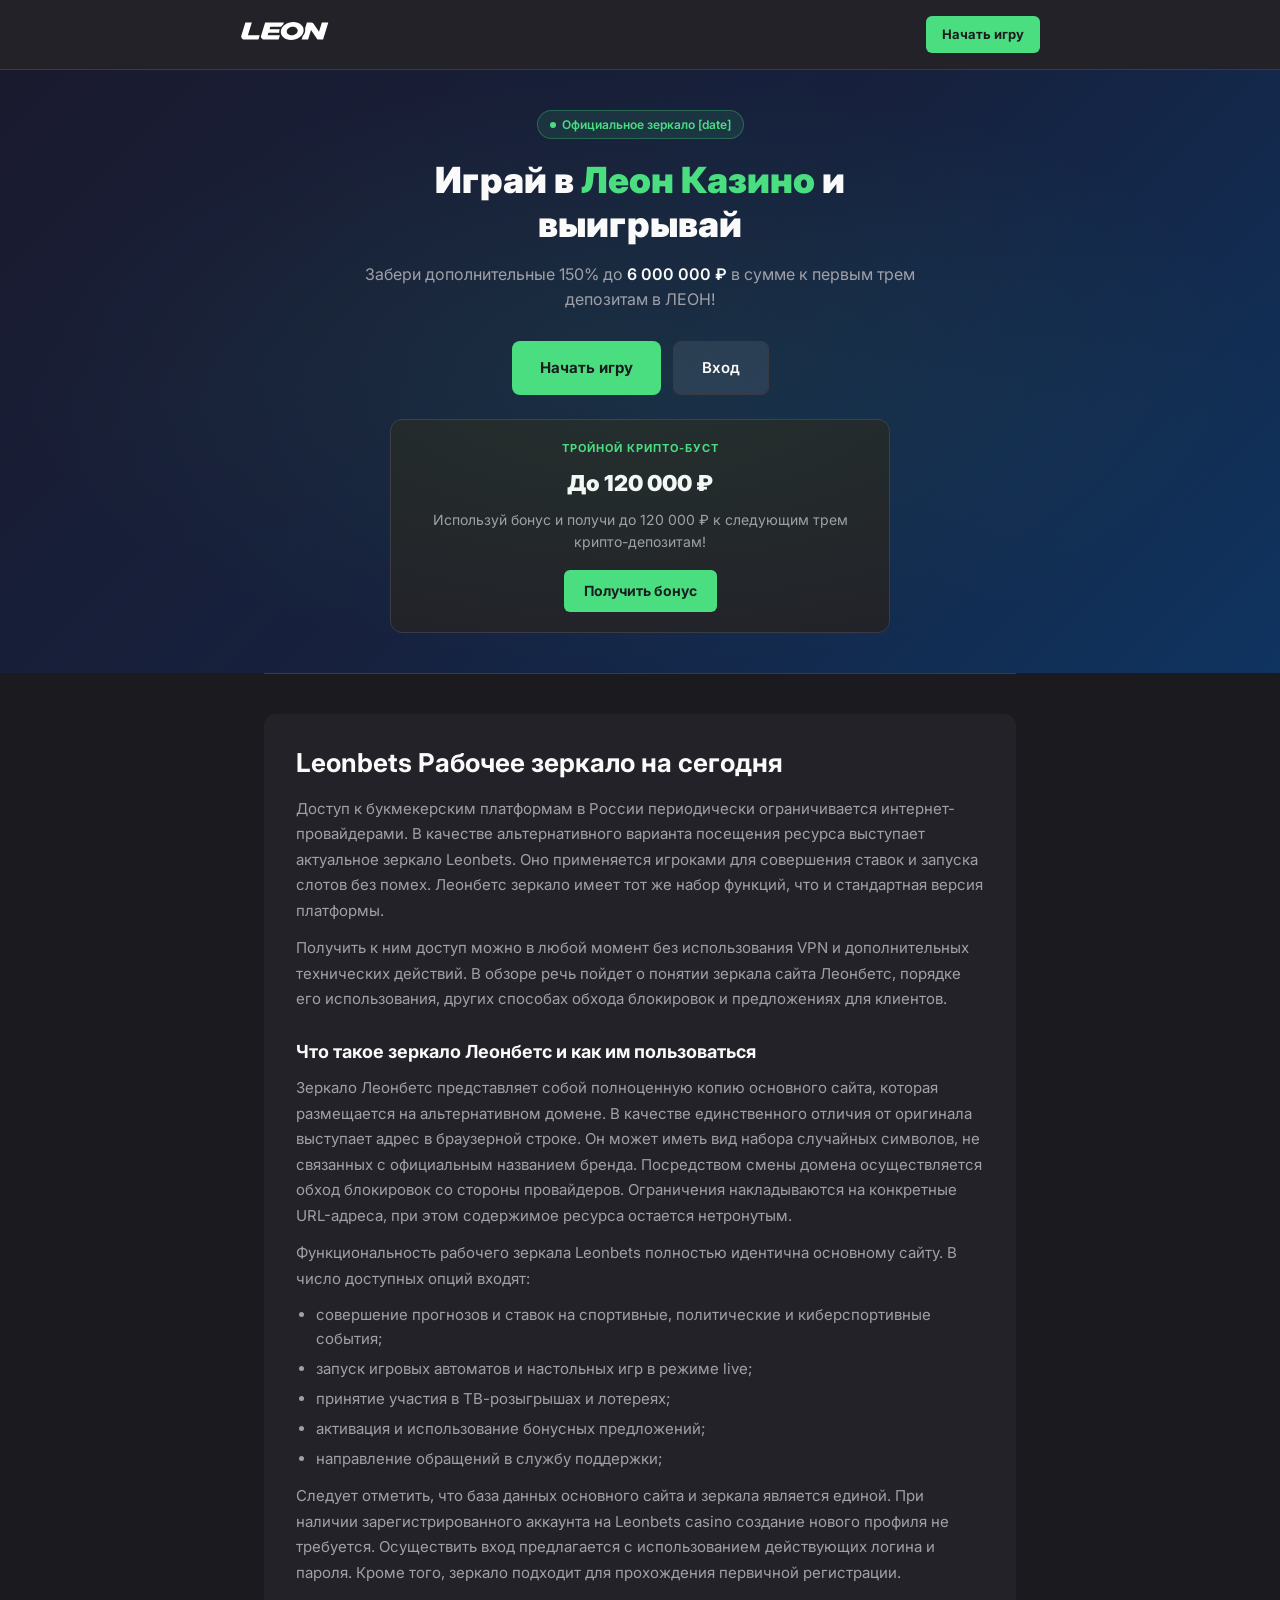
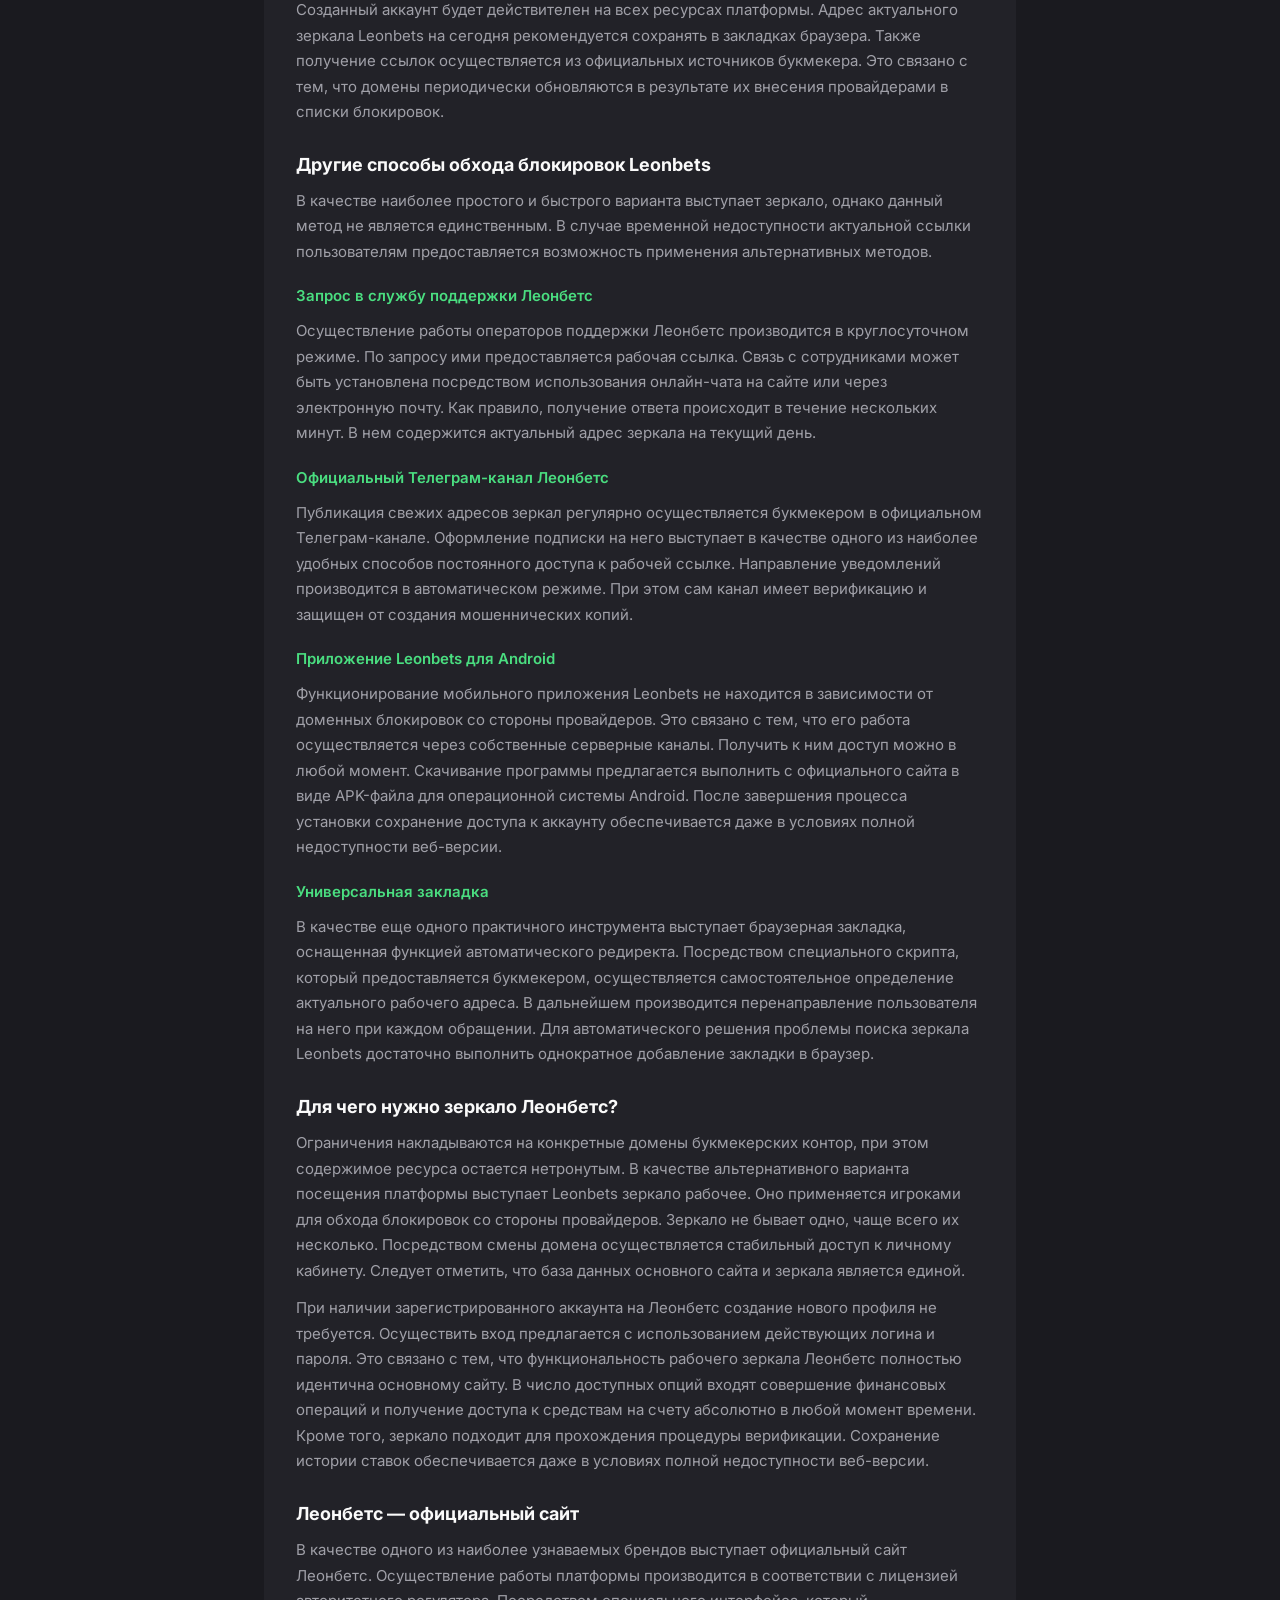
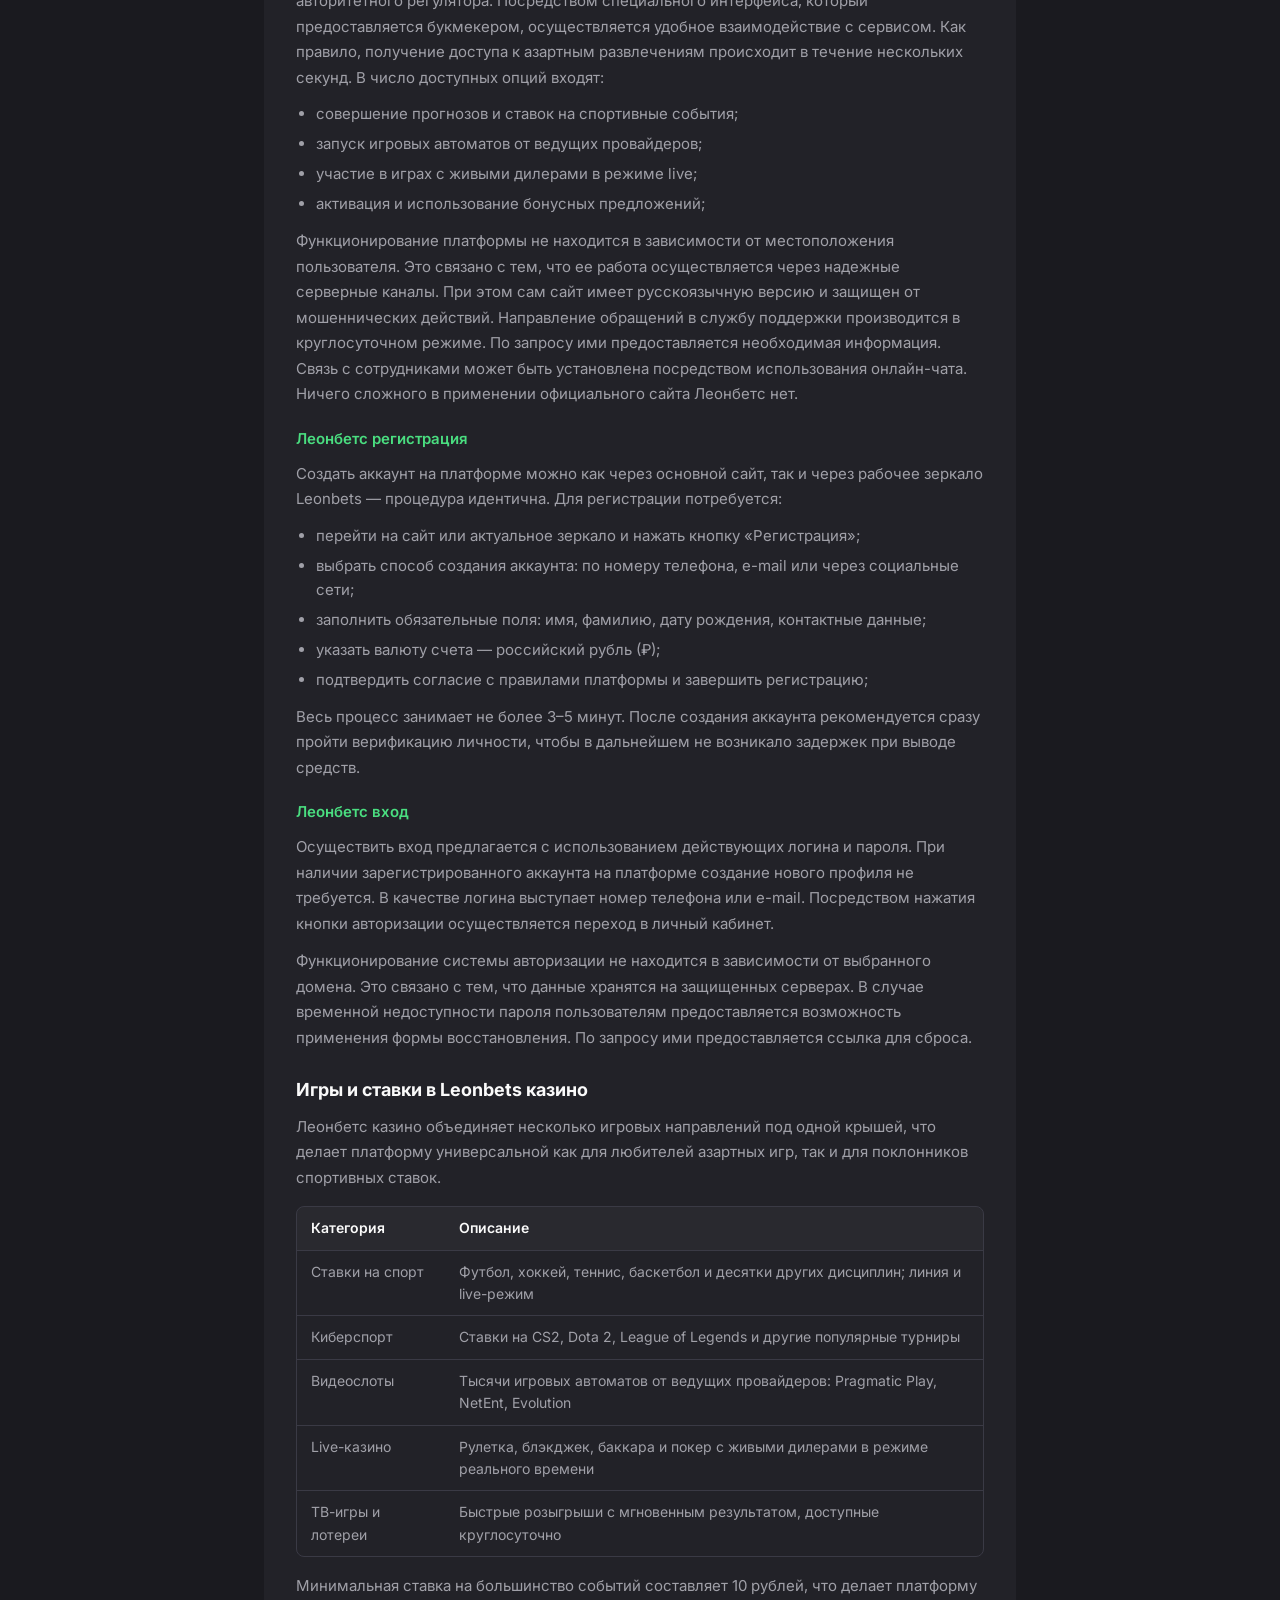
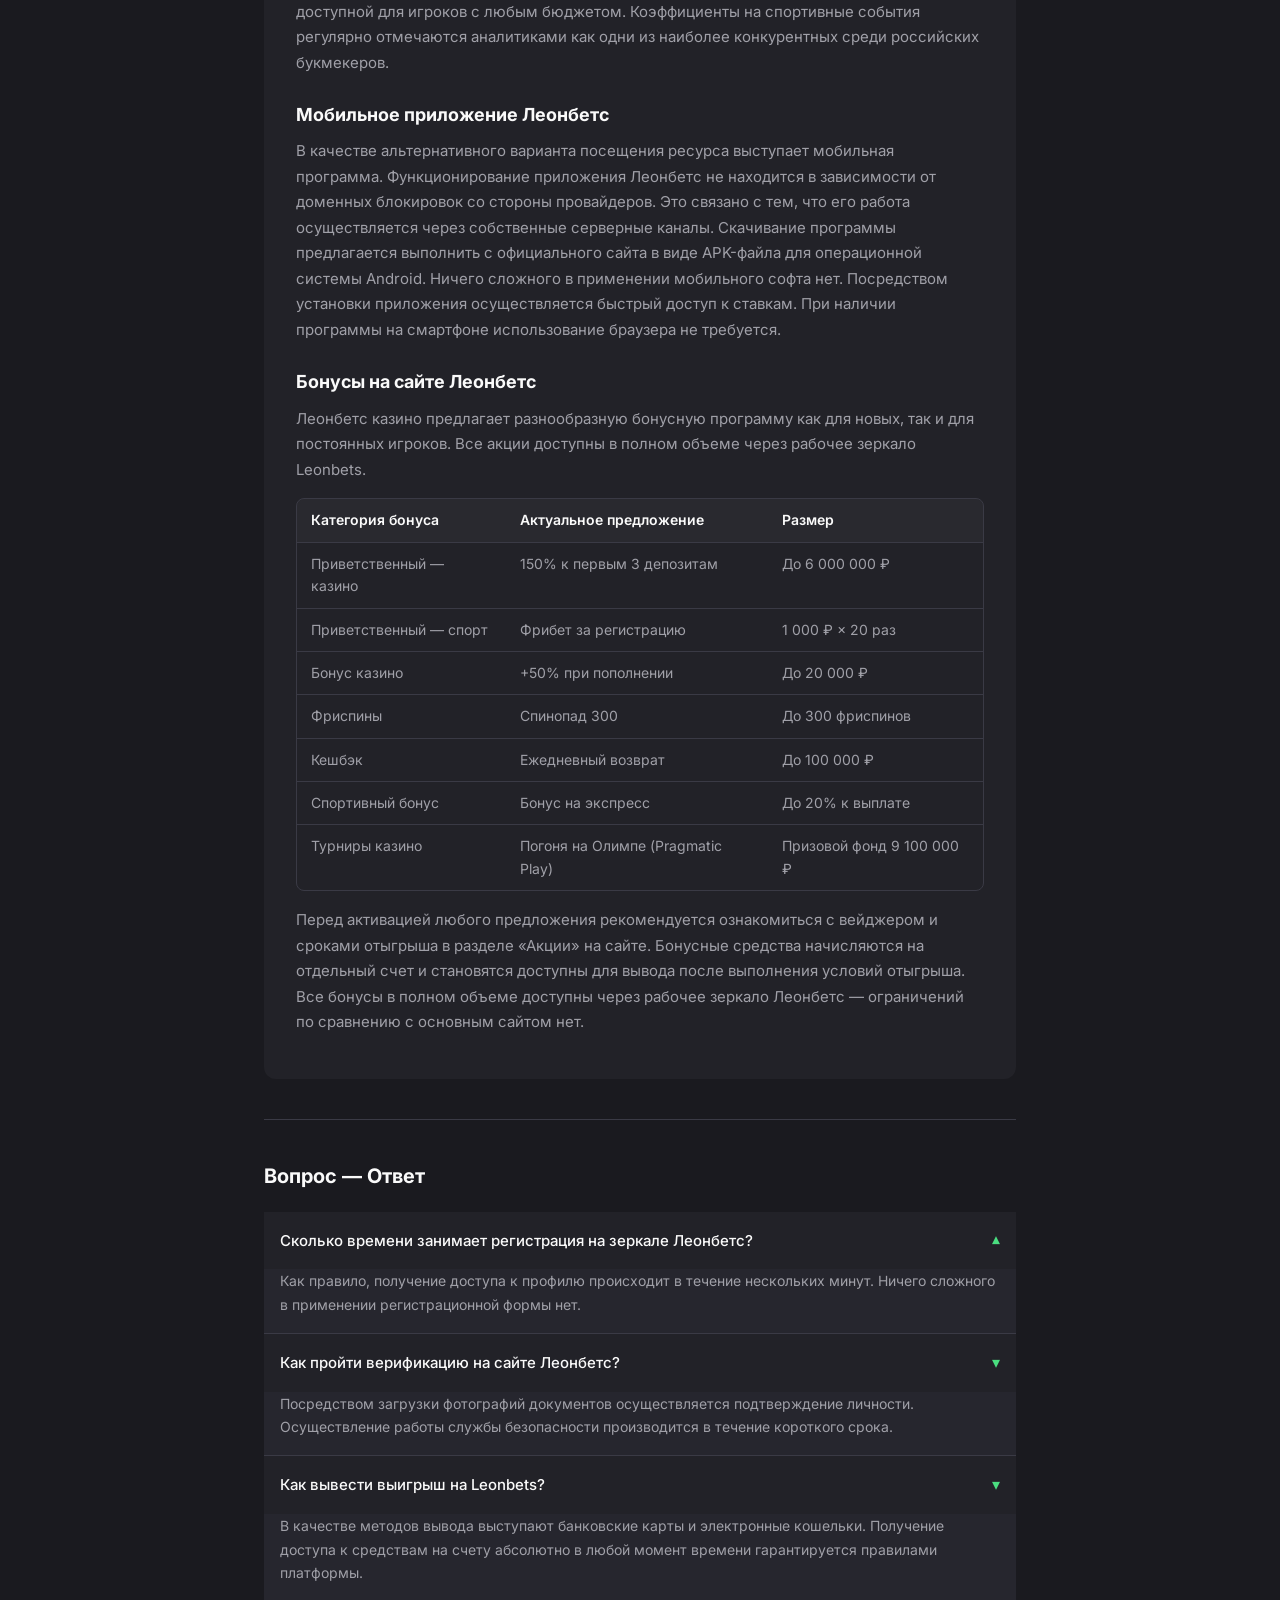
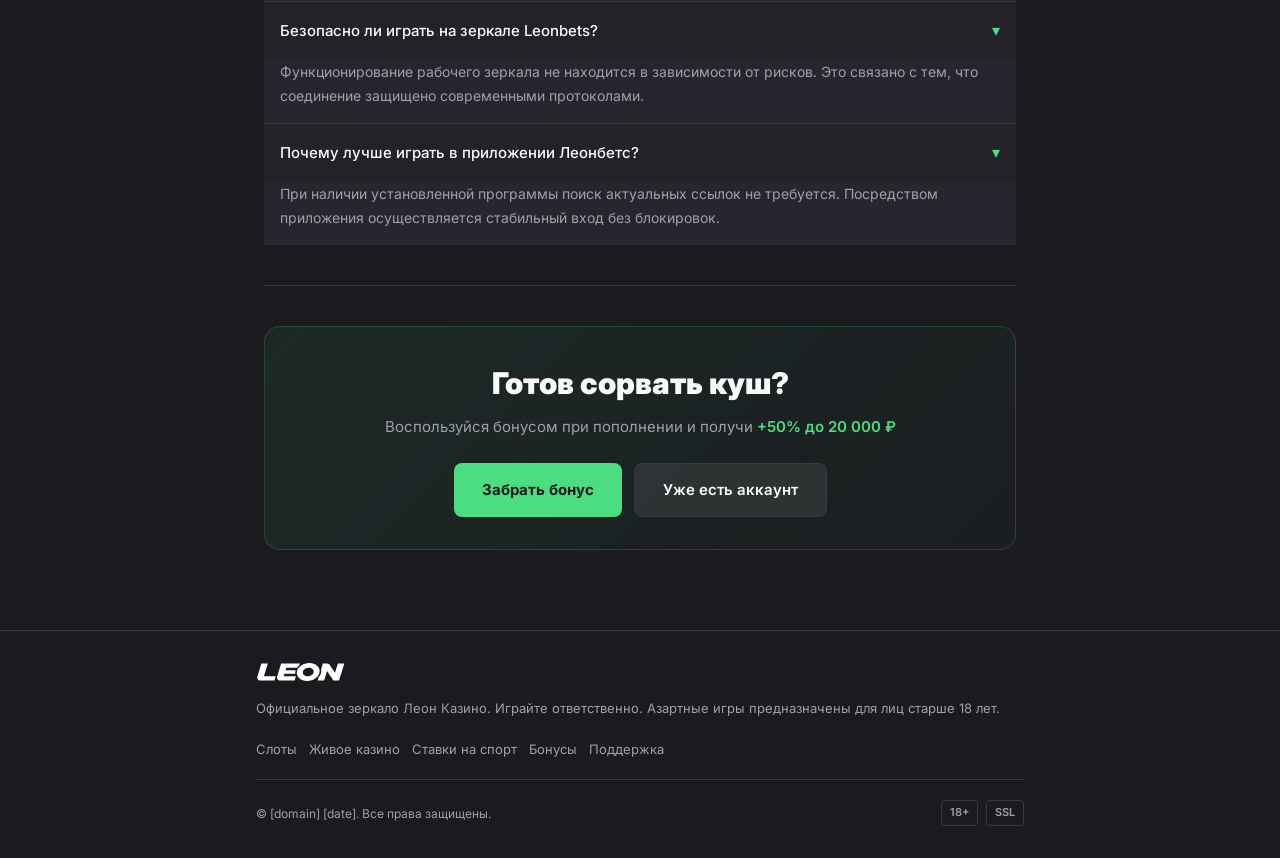
==== commit 0338894f: "fix: 2-amp FAQ — replace CSS vars with hex, fix white-on-white" ====
--- a/leon/ru/2-amp/index.html
+++ b/leon/ru/2-amp/index.html
@@ -407,12 +407,13 @@
 			amp-accordion { border-radius: 8px; overflow: hidden; }
 
 			amp-accordion section {
-				border-bottom: 1px solid var(--border);
+				border-bottom: 1px solid #3a3a45;
+				background: #222228;
 			}
 
 			amp-accordion section:last-child { border-bottom: none; }
 
-			amp-accordion section[expanded] { background: rgba(255,255,255,0.02); }
+			amp-accordion section[expanded] { background: #26262e; }
 
 			amp-accordion h3 {
 				display: flex;
@@ -422,20 +423,20 @@
 				font-size: 14px;
 				font-weight: 500;
 				cursor: pointer;
-				background: var(--card);
-				color: var(--fg);
+				background: #222228;
+				color: #fafafa;
 				list-style: none;
+				margin: 0;
 			}
 
 			@media (min-width: 640px) { amp-accordion h3 { font-size: 15px; } }
 
 			amp-accordion h3::after {
 				content: '▾';
-				color: var(--primary);
+				color: #4ade80;
 				font-size: 16px;
 				flex-shrink: 0;
 				margin-left: 12px;
-				transition: transform 0.2s;
 			}
 
 			amp-accordion section[expanded] h3::after { transform: rotate(180deg); }
@@ -443,9 +444,9 @@
 			amp-accordion .faq-answer {
 				padding: 0 16px 16px;
 				font-size: 14px;
-				color: var(--muted);
+				color: #a0a0a8;
 				line-height: 1.7;
-				background: var(--card);
+				background: #26262e;
 			}
 
 			/* CTA */
@@ -807,3 +808,4 @@
 
 	</body>
 </html>
+                                   
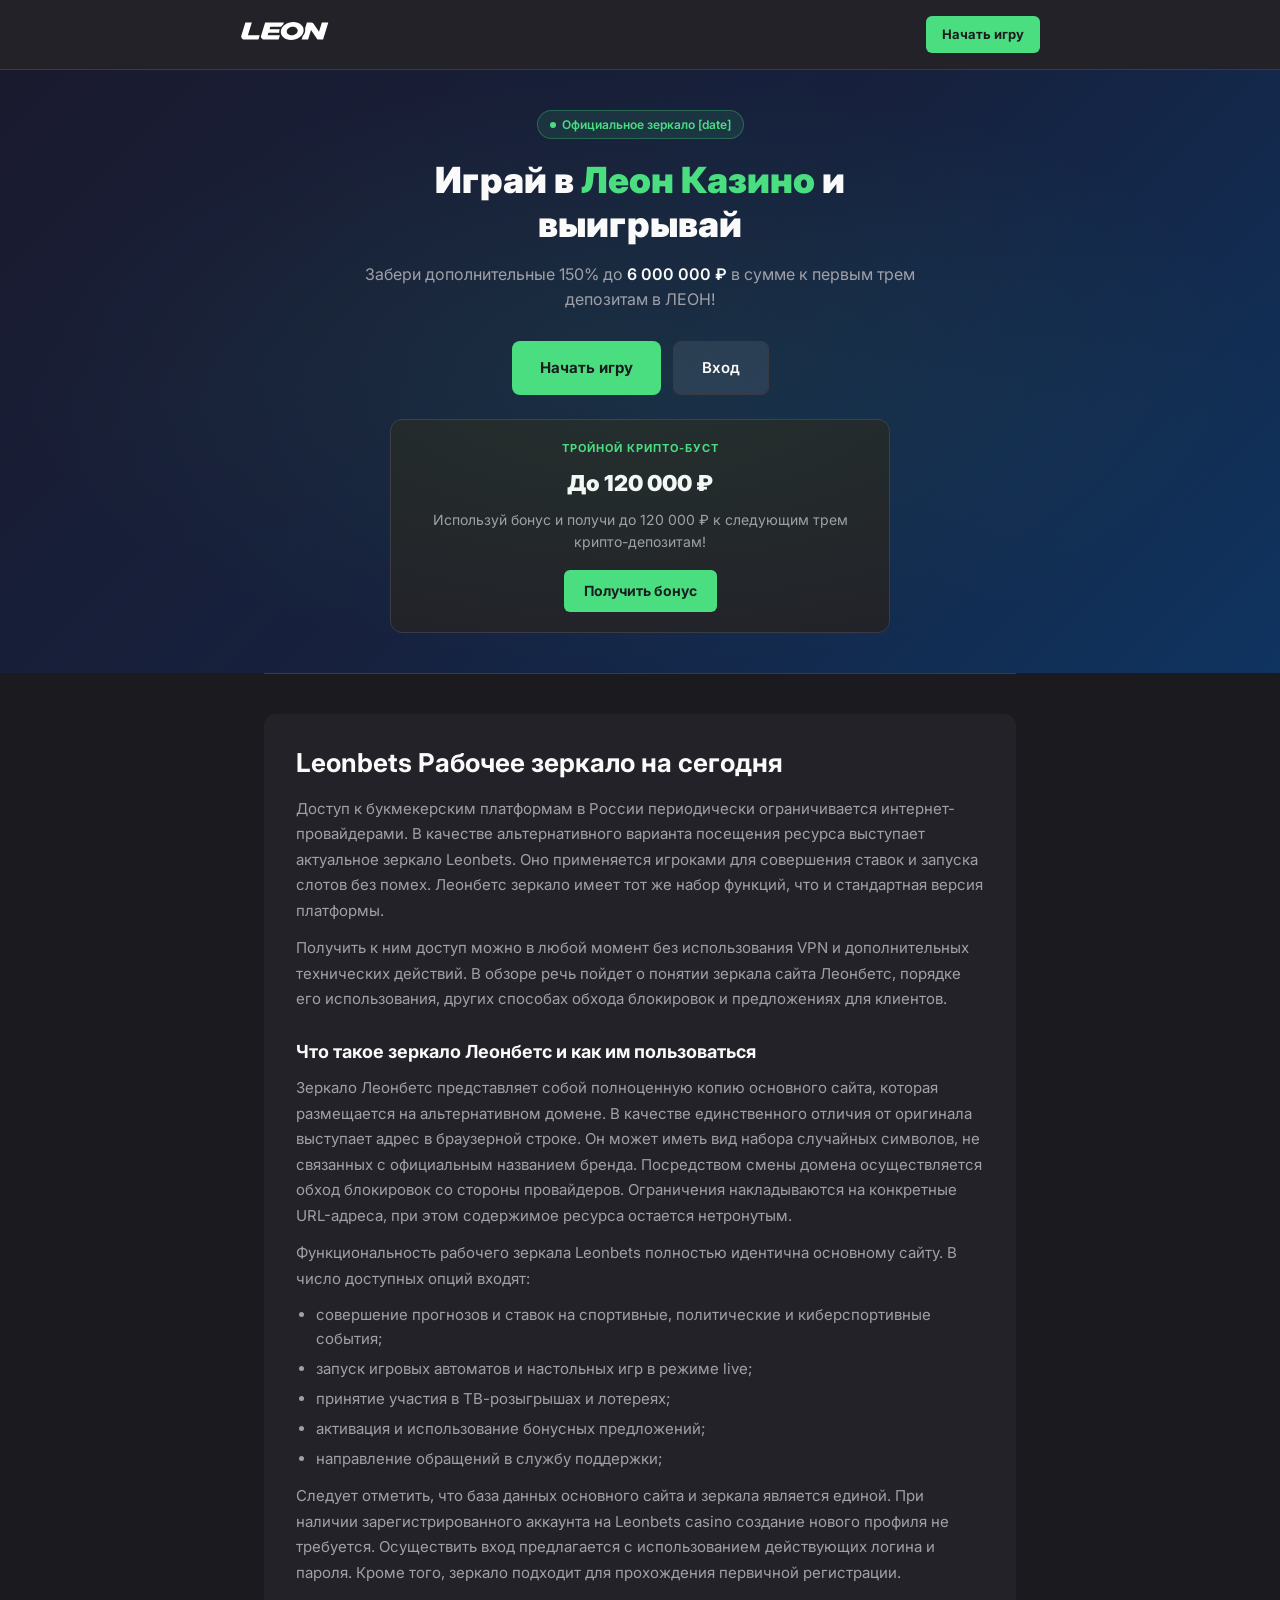
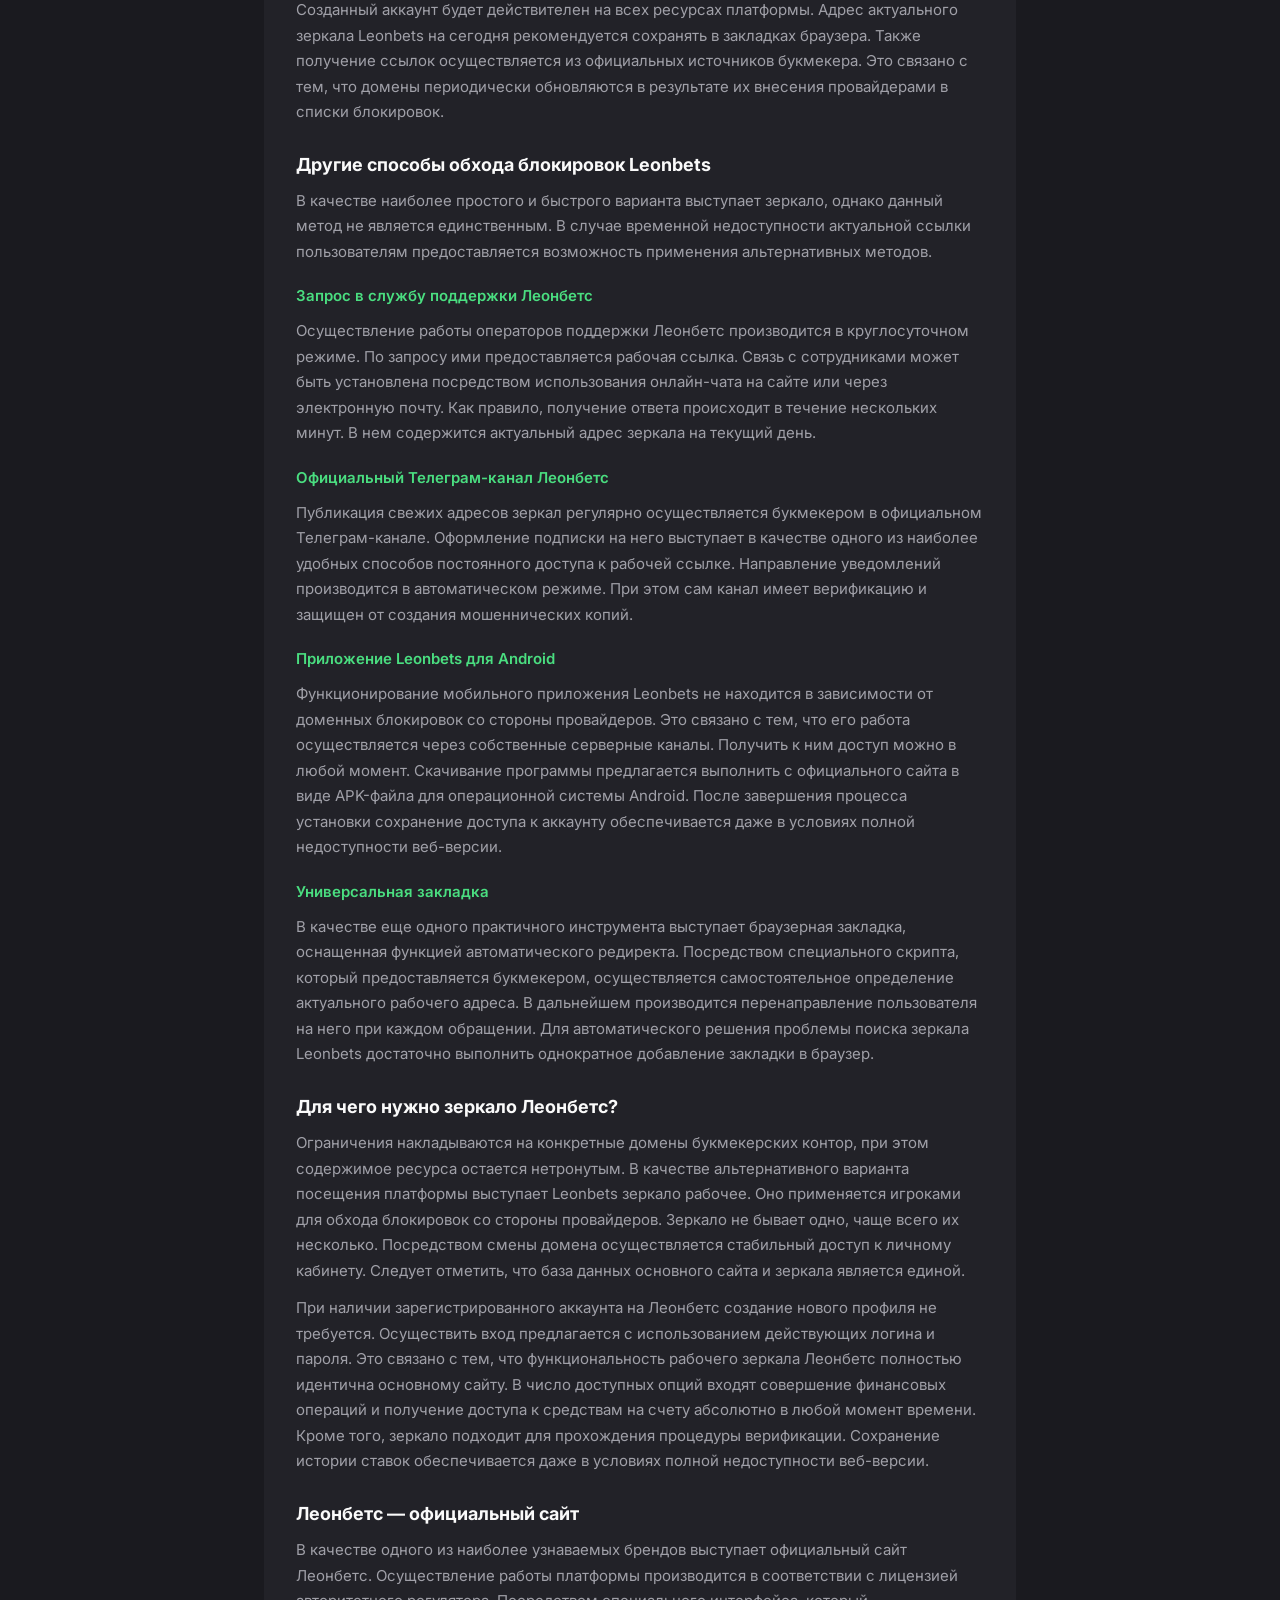
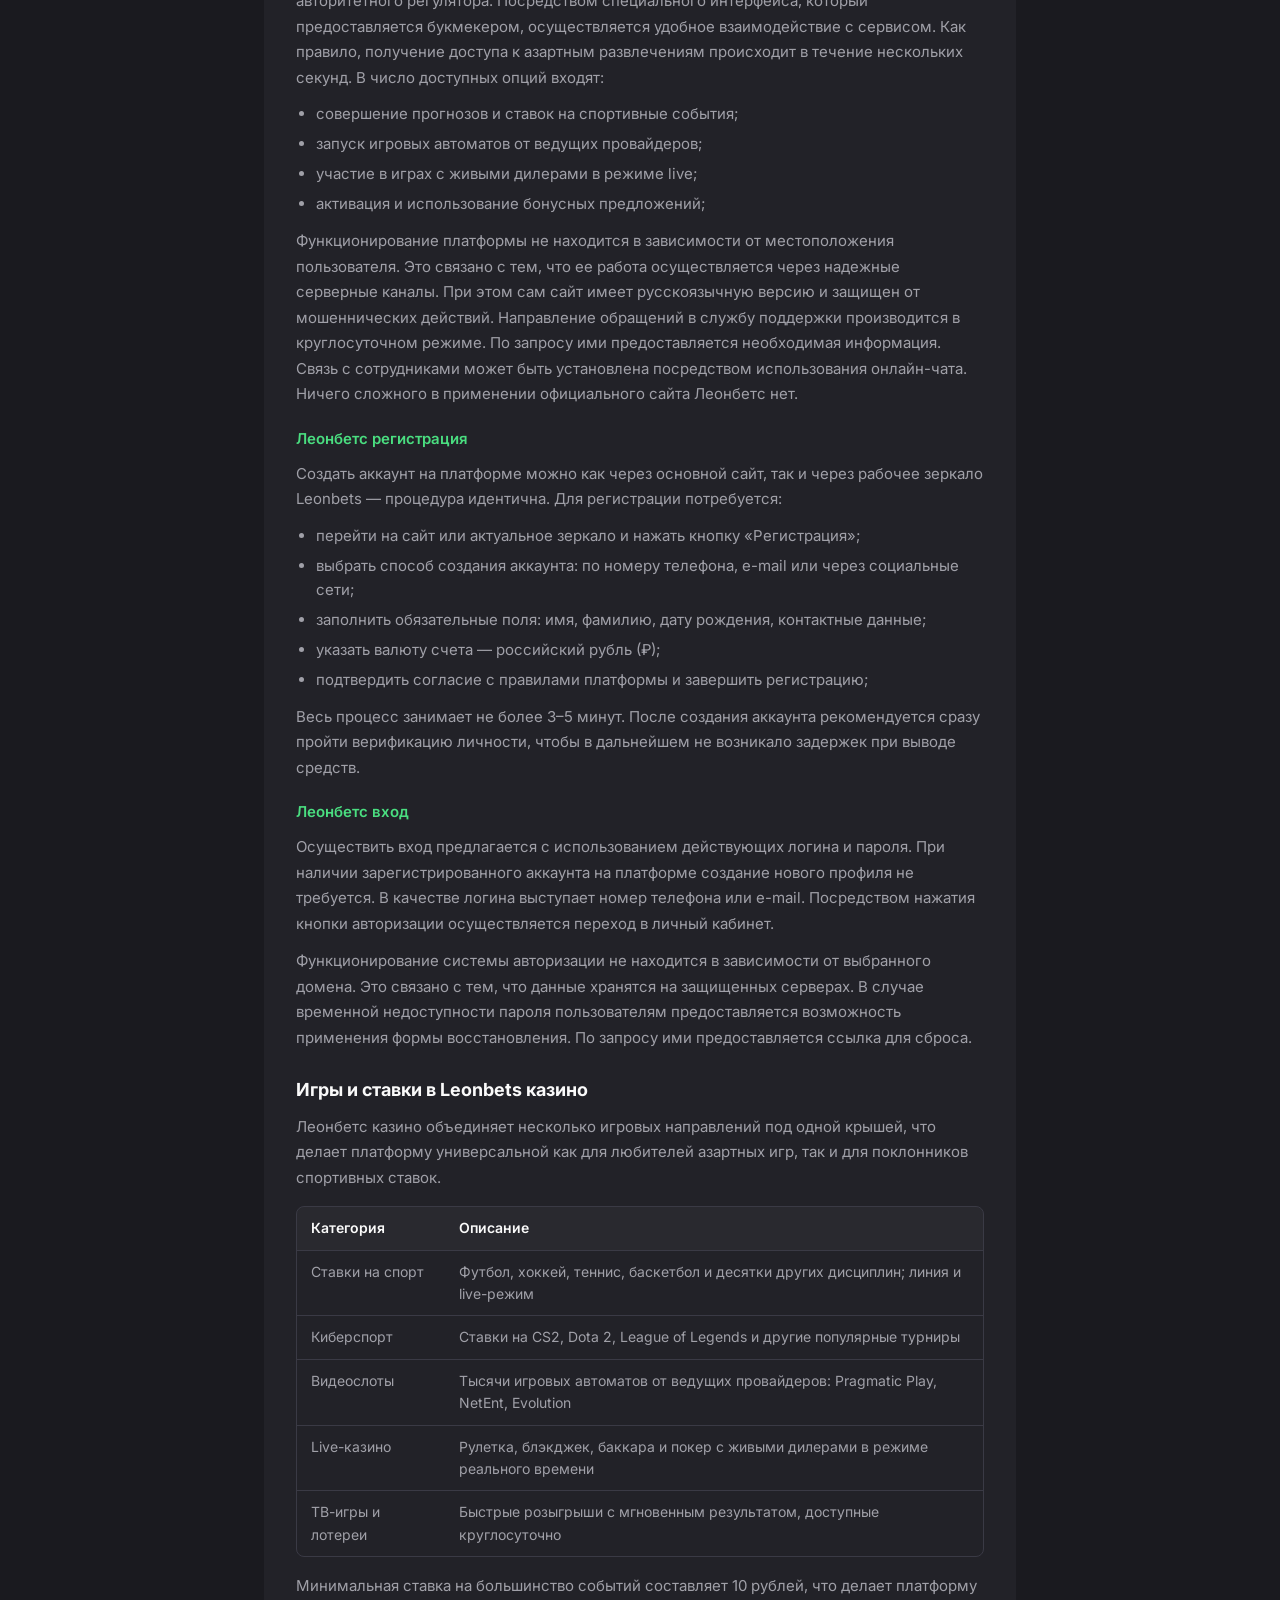
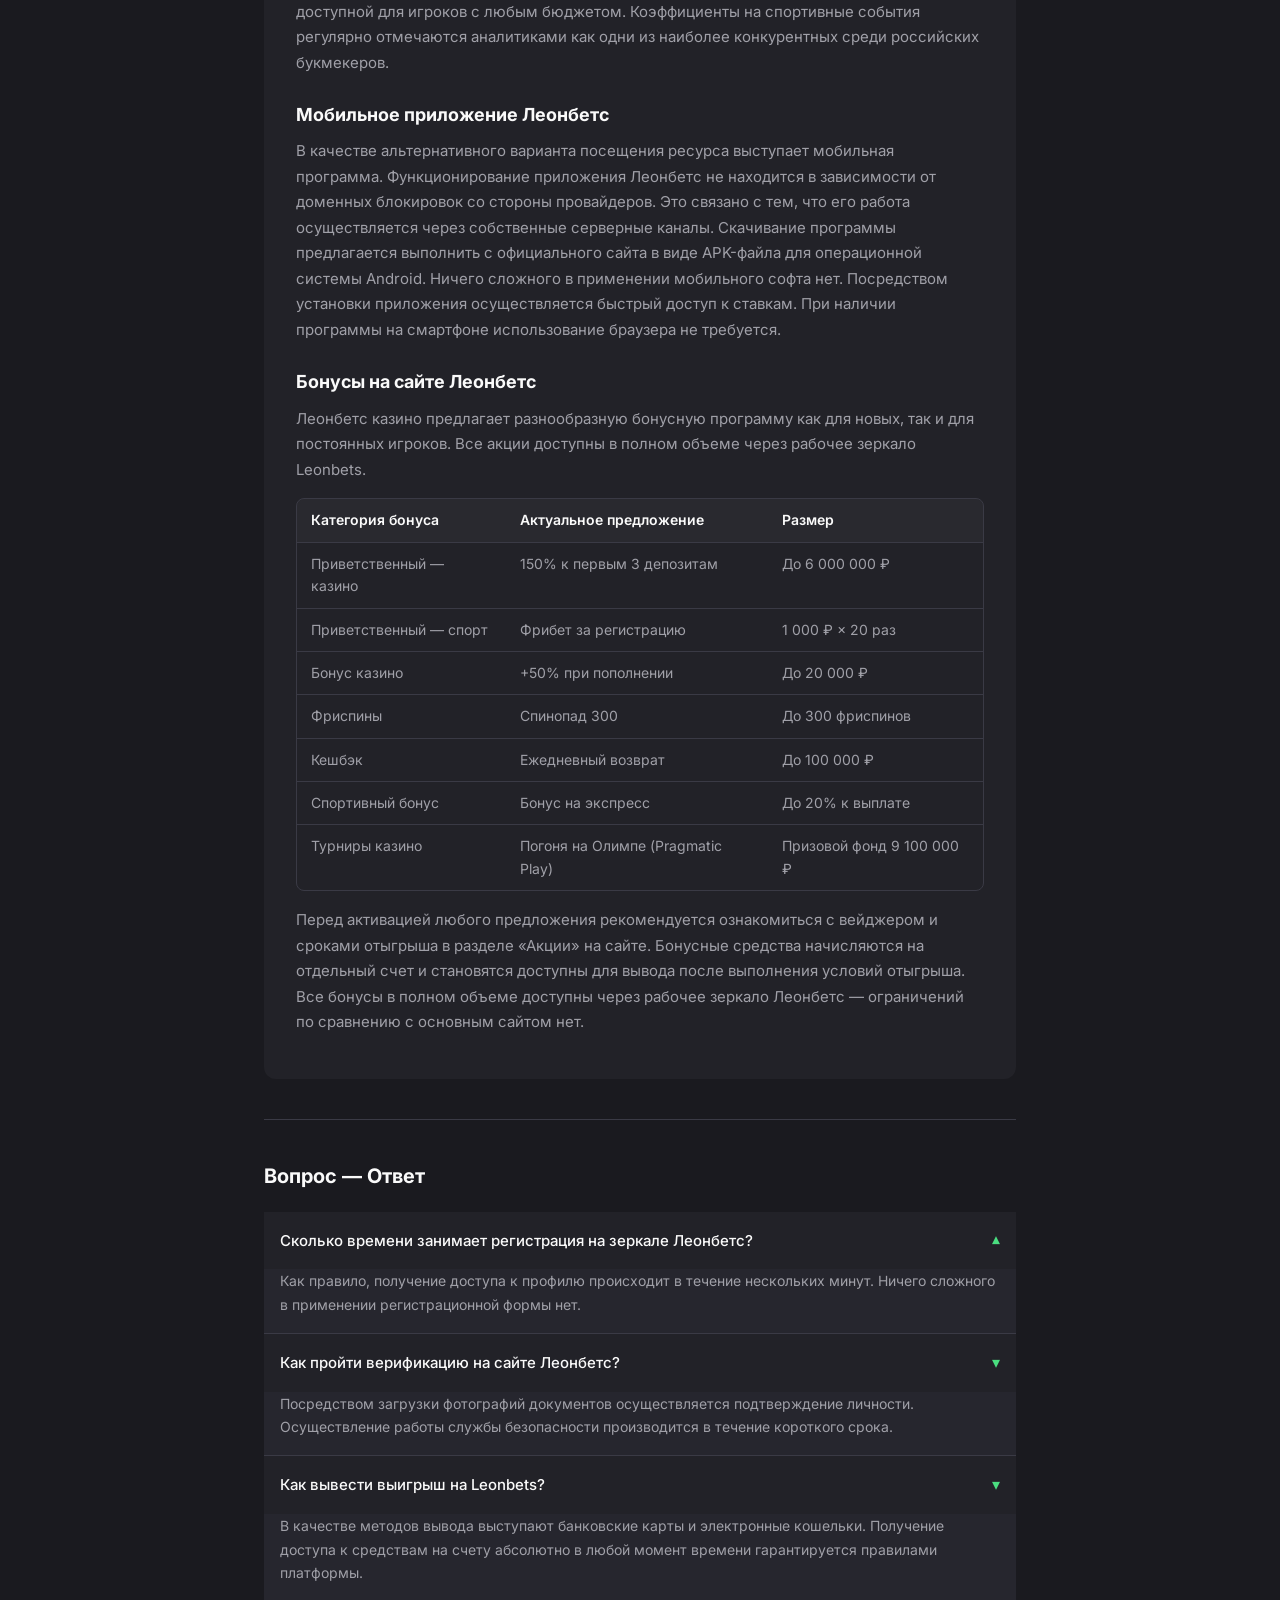
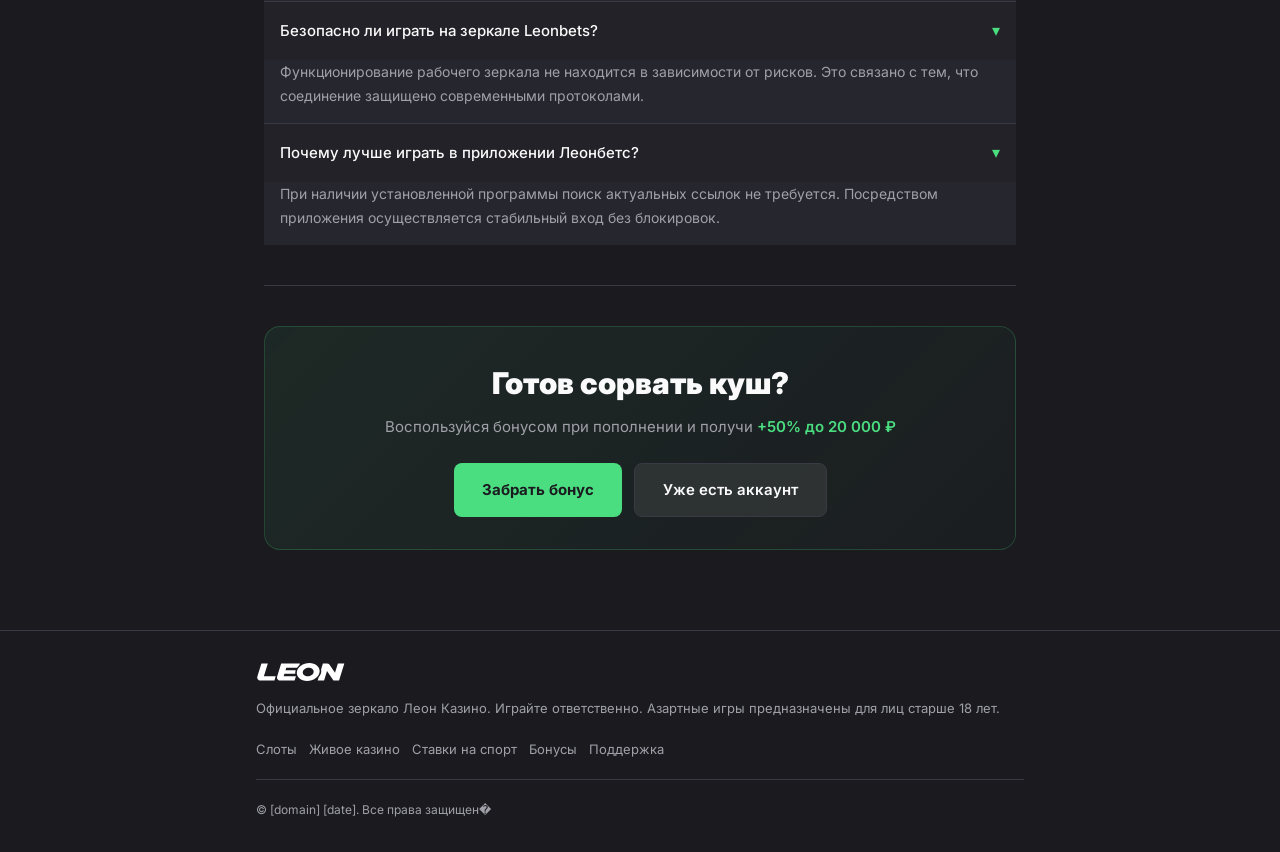
==== commit 49af93ec: "fix: 2-amp FAQ accordion — force colors with \!important" ====
--- a/leon/ru/2-amp/index.html
+++ b/leon/ru/2-amp/index.html
@@ -407,46 +407,44 @@
 			amp-accordion { border-radius: 8px; overflow: hidden; }
 
 			amp-accordion section {
-				border-bottom: 1px solid #3a3a45;
-				background: #222228;
-			}
-
-			amp-accordion section:last-child { border-bottom: none; }
-
-			amp-accordion section[expanded] { background: #26262e; }
+				border-bottom: 1px solid #3a3a45 !important;
+				background: #222228 !important;
+			}
+
+			amp-accordion section:last-child { border-bottom: none !important; }
+
+			amp-accordion section[expanded] { background: #26262e !important; }
 
 			amp-accordion h3 {
-				display: flex;
-				align-items: center;
-				justify-content: space-between;
-				padding: 16px;
-				font-size: 14px;
-				font-weight: 500;
-				cursor: pointer;
-				background: #222228;
-				color: #fafafa;
-				list-style: none;
-				margin: 0;
-			}
-
-			@media (min-width: 640px) { amp-accordion h3 { font-size: 15px; } }
+				display: flex !important;
+				align-items: center !important;
+				justify-content: space-between !important;
+				padding: 16px !important;
+				font-size: 14px !important;
+				font-weight: 500 !important;
+				background: #222228 !important;
+				color: #fafafa !important;
+				margin: 0 !important;
+			}
+
+			@media (min-width: 640px) { amp-accordion h3 { font-size: 15px !important; } }
 
 			amp-accordion h3::after {
-				content: '▾';
-				color: #4ade80;
-				font-size: 16px;
-				flex-shrink: 0;
-				margin-left: 12px;
-			}
-
-			amp-accordion section[expanded] h3::after { transform: rotate(180deg); }
+				content: '▾' !important;
+				color: #4ade80 !important;
+				font-size: 16px !important;
+				flex-shrink: 0 !important;
+				margin-left: 12px !important;
+			}
+
+			amp-accordion section[expanded] h3::after { transform: rotate(180deg) !important; }
 
 			amp-accordion .faq-answer {
-				padding: 0 16px 16px;
-				font-size: 14px;
-				color: #a0a0a8;
-				line-height: 1.7;
-				background: #26262e;
+				padding: 0 16px 16px !important;
+				font-size: 14px !important;
+				color: #a0a0a8 !important;
+				line-height: 1.7 !important;
+				background: #26262e !important;
 			}
 
 			/* CTA */
@@ -797,15 +795,4 @@
 					<a href="/click/" rel="nofollow">Поддержка</a>
 				</nav>
 				<div class="footer__bottom">
-					<span class="footer__copy">© [domain] [date]. Все права защищены.</span>
-					<div class="footer__badges">
-						<span class="footer__badge">18+</span>
-						<span class="footer__badge">SSL</span>
-					</div>
-				</div>
-			</div>
-		</footer>
-
-	</body>
-</html>
-                                   +					<span class="footer__copy">© [domain] [date]. Все права защищен�
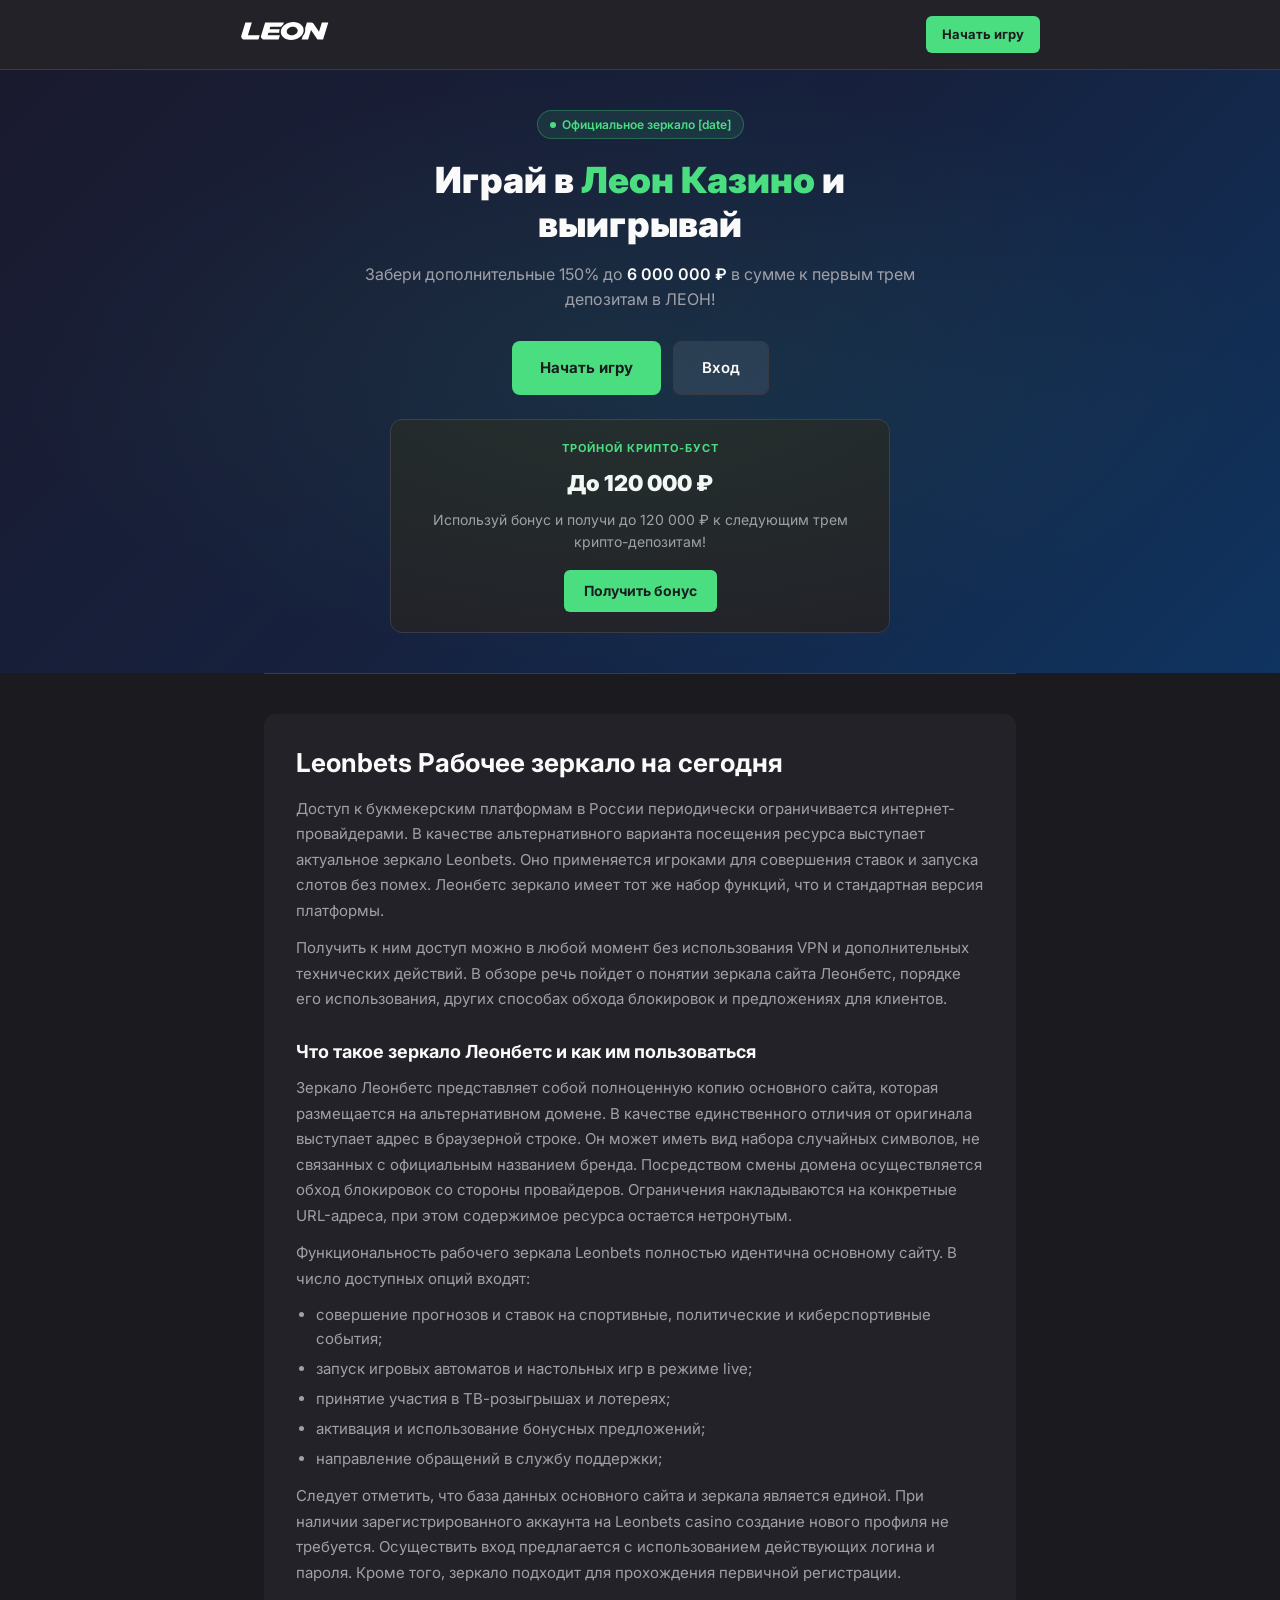
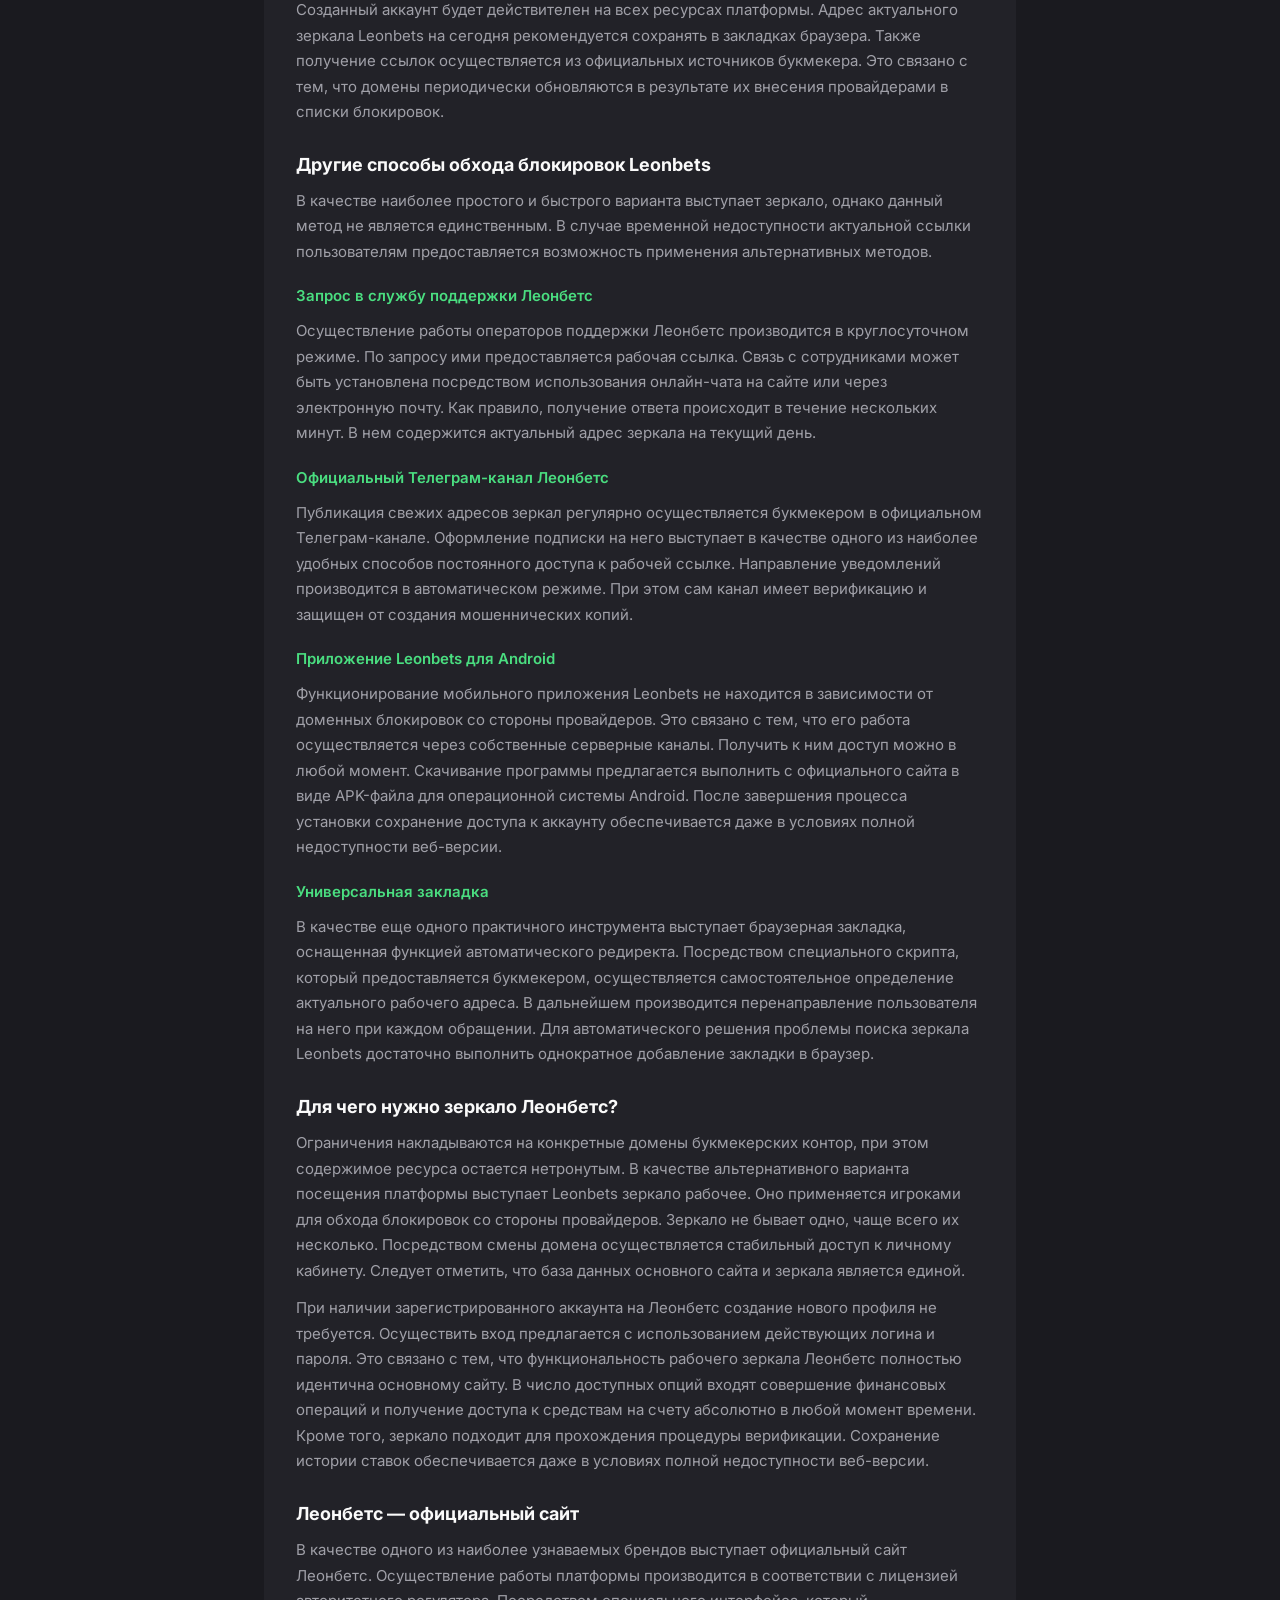
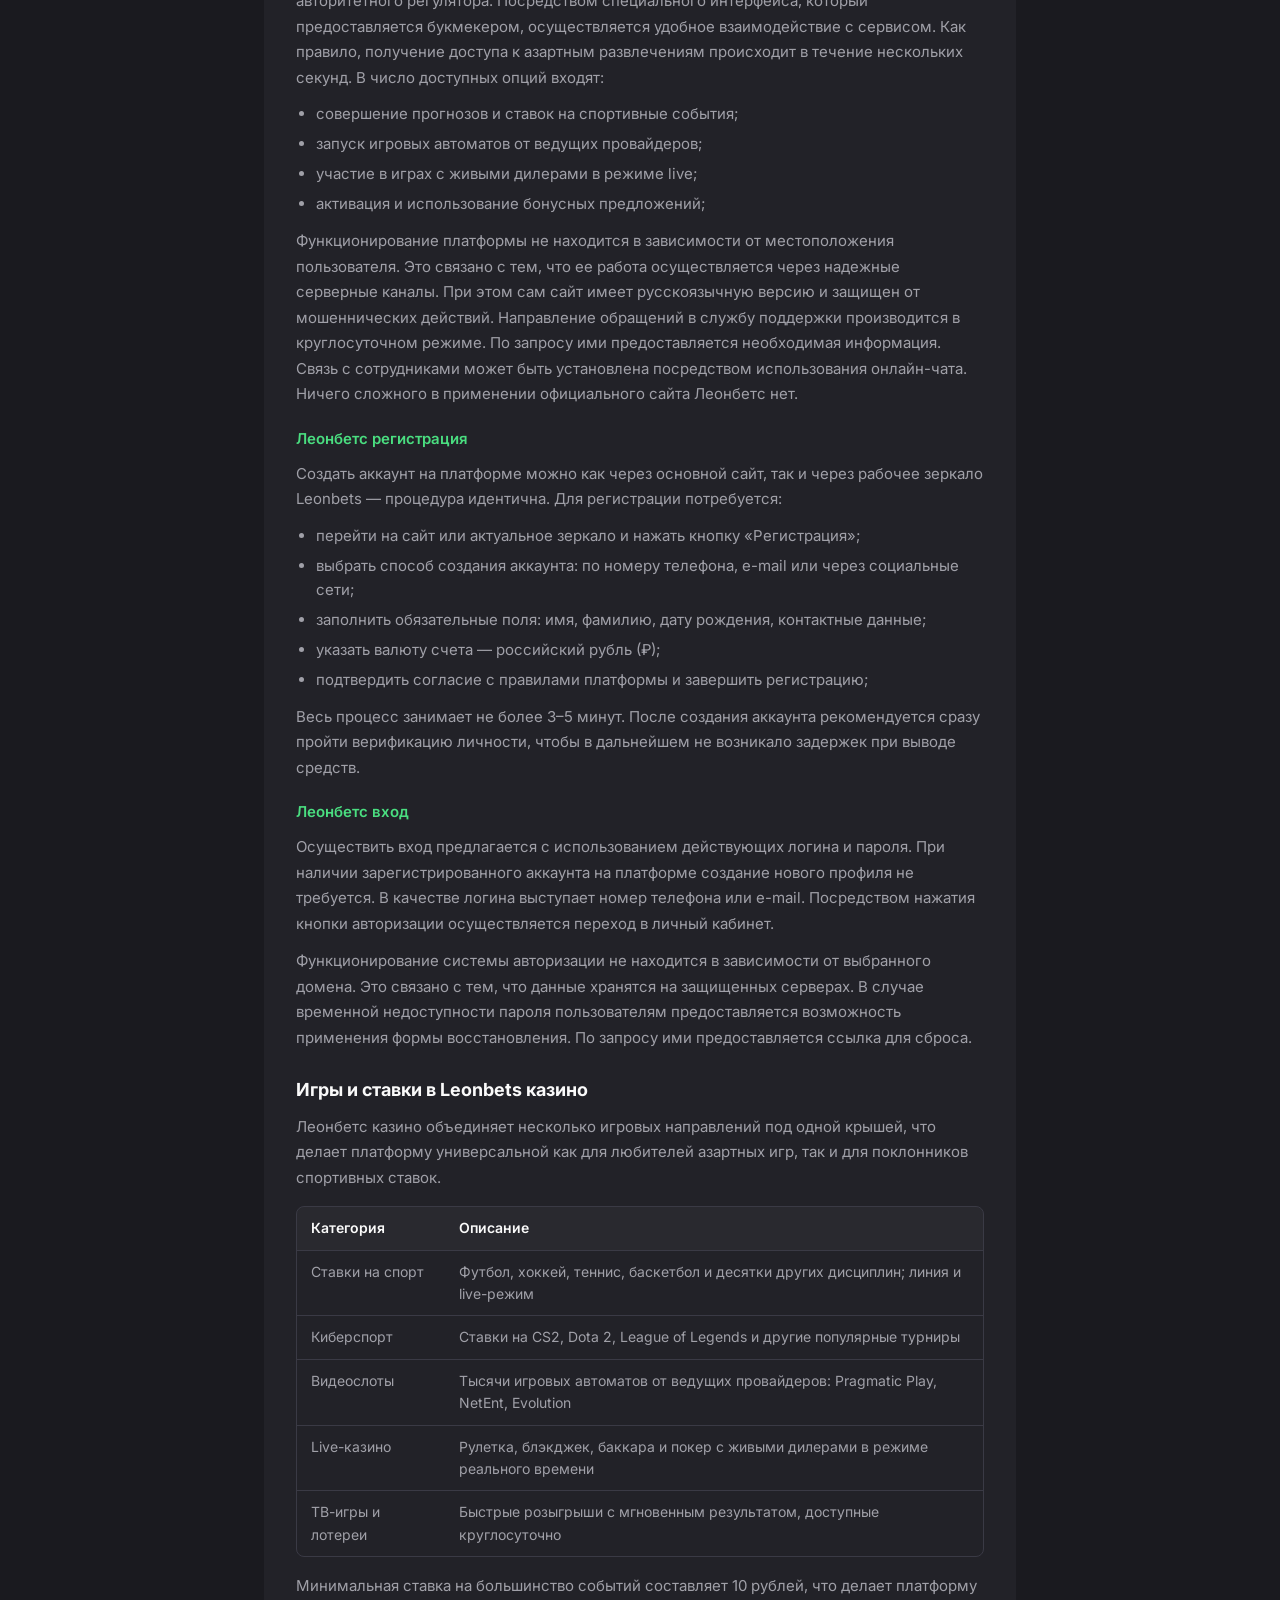
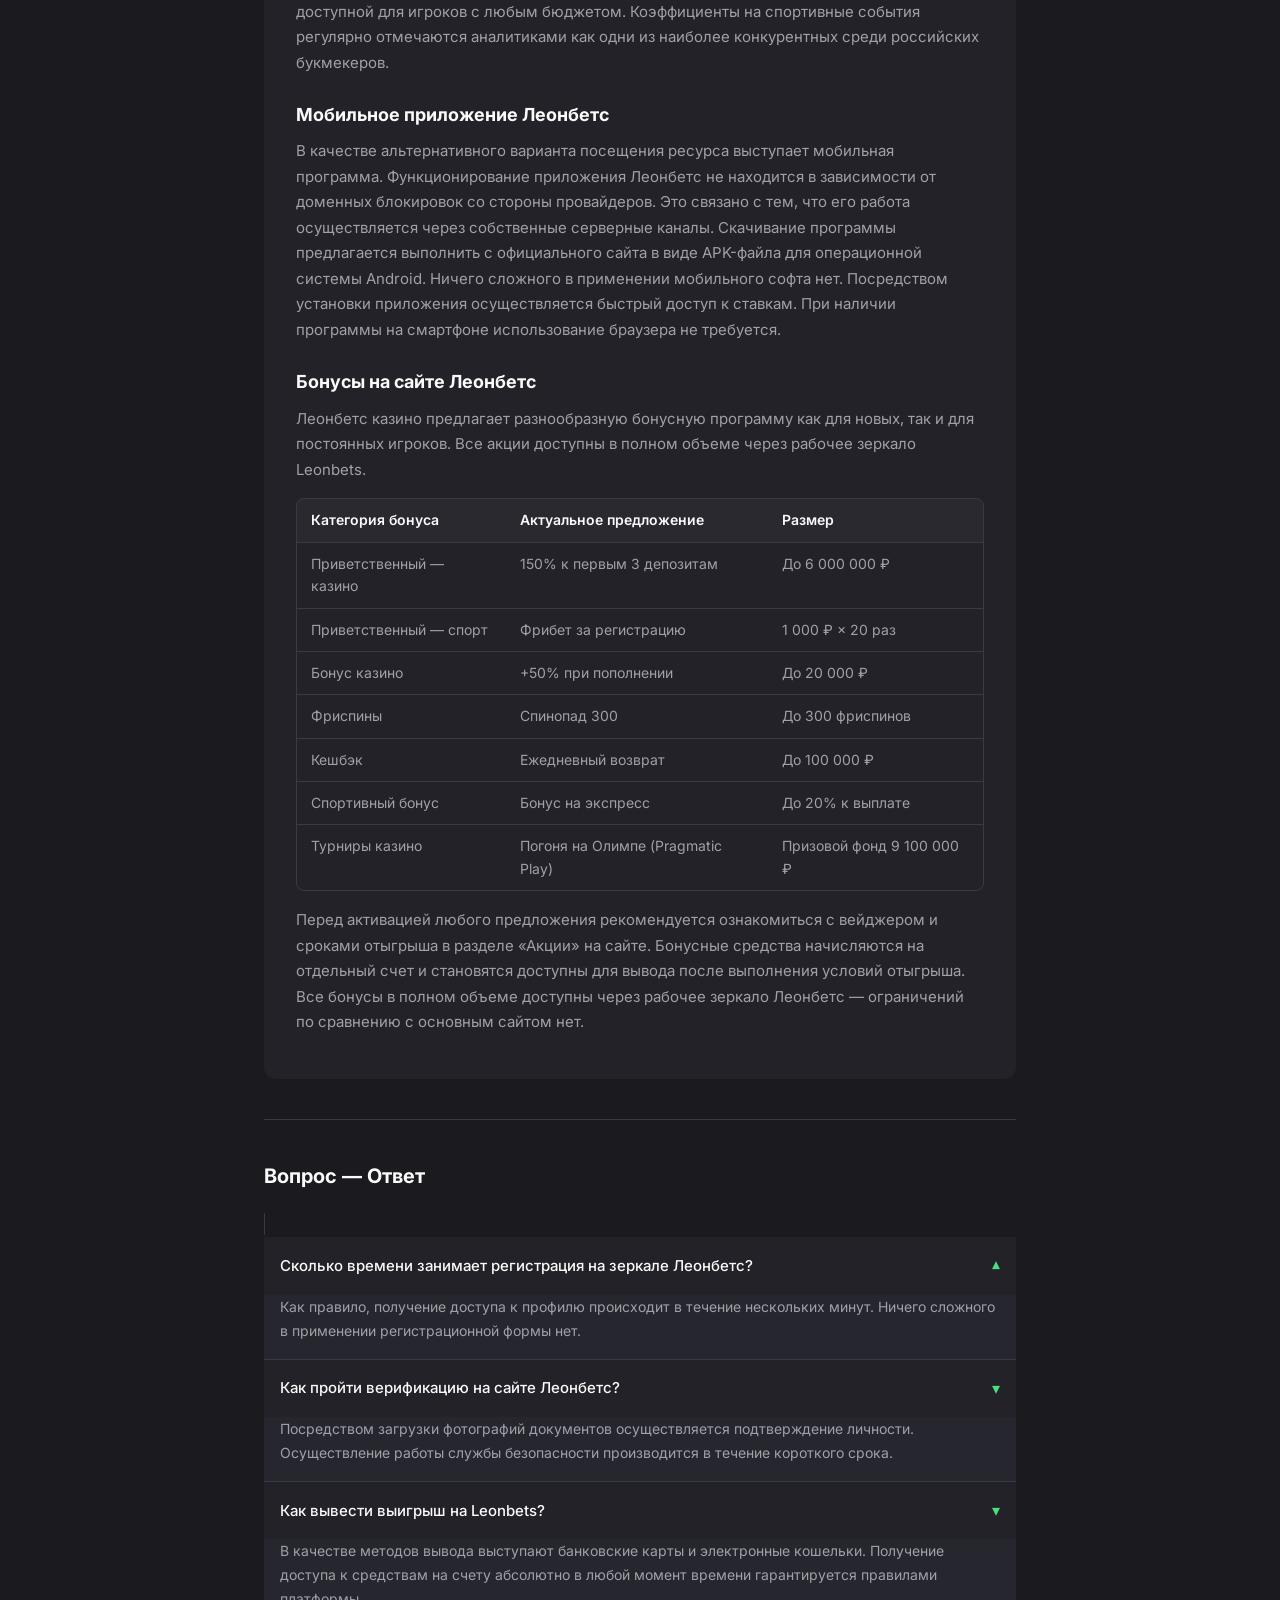
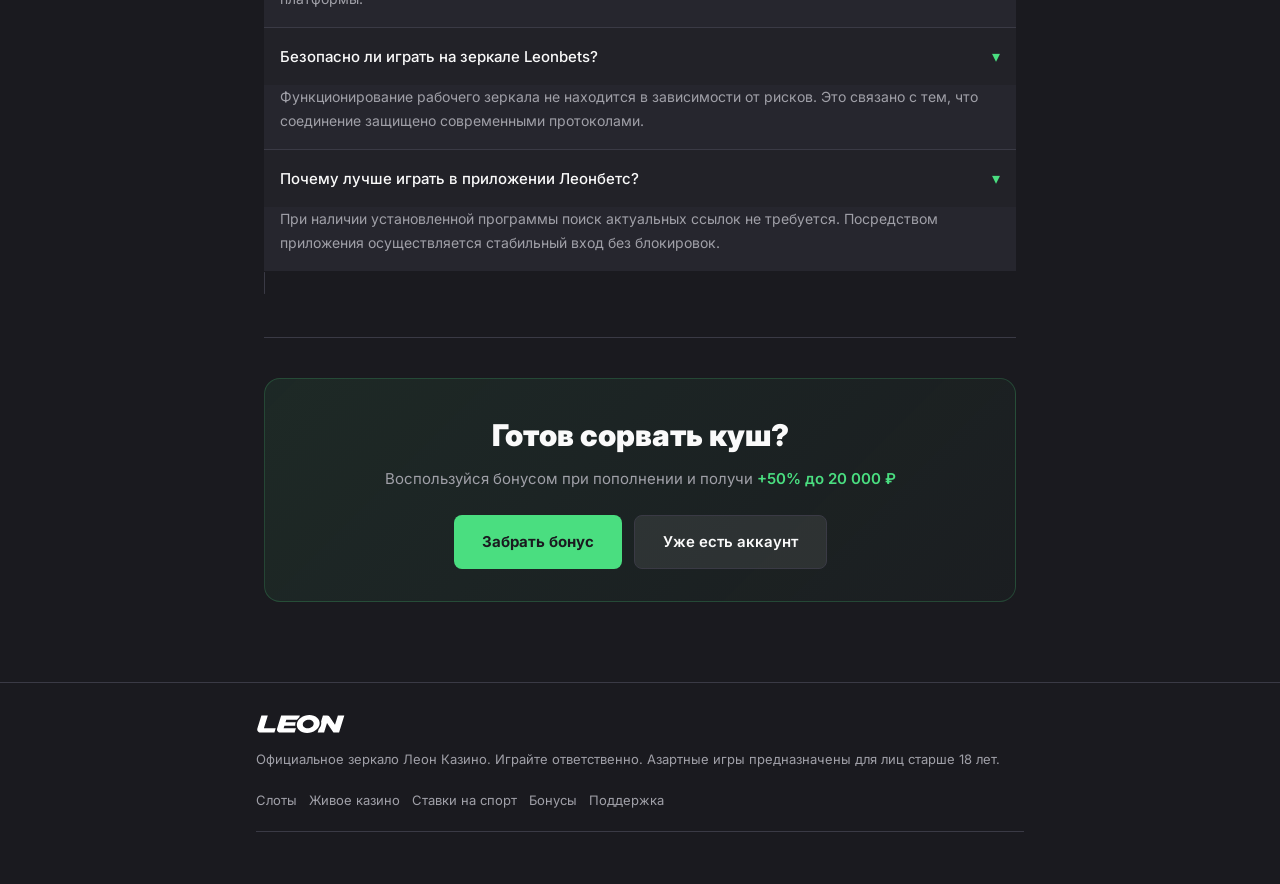
==== commit 905f7e51: "fix: 2-amp FAQ — remove per-section borders, single outer border" ====
--- a/leon/ru/2-amp/index.html
+++ b/leon/ru/2-amp/index.html
@@ -404,9 +404,14 @@
 				margin-bottom: 20px;
 			}
 
-			amp-accordion { border-radius: 8px; overflow: hidden; }
+			amp-accordion {
+				border-radius: 8px;
+				overflow: hidden;
+				border: 1px solid #3a3a45;
+			}
 
 			amp-accordion section {
+				border: none !important;
 				border-bottom: 1px solid #3a3a45 !important;
 				background: #222228 !important;
 			}
@@ -795,4 +800,4 @@
 					<a href="/click/" rel="nofollow">Поддержка</a>
 				</nav>
 				<div class="footer__bottom">
-					<span class="footer__copy">© [domain] [date]. Все права защищен�+					<span cla
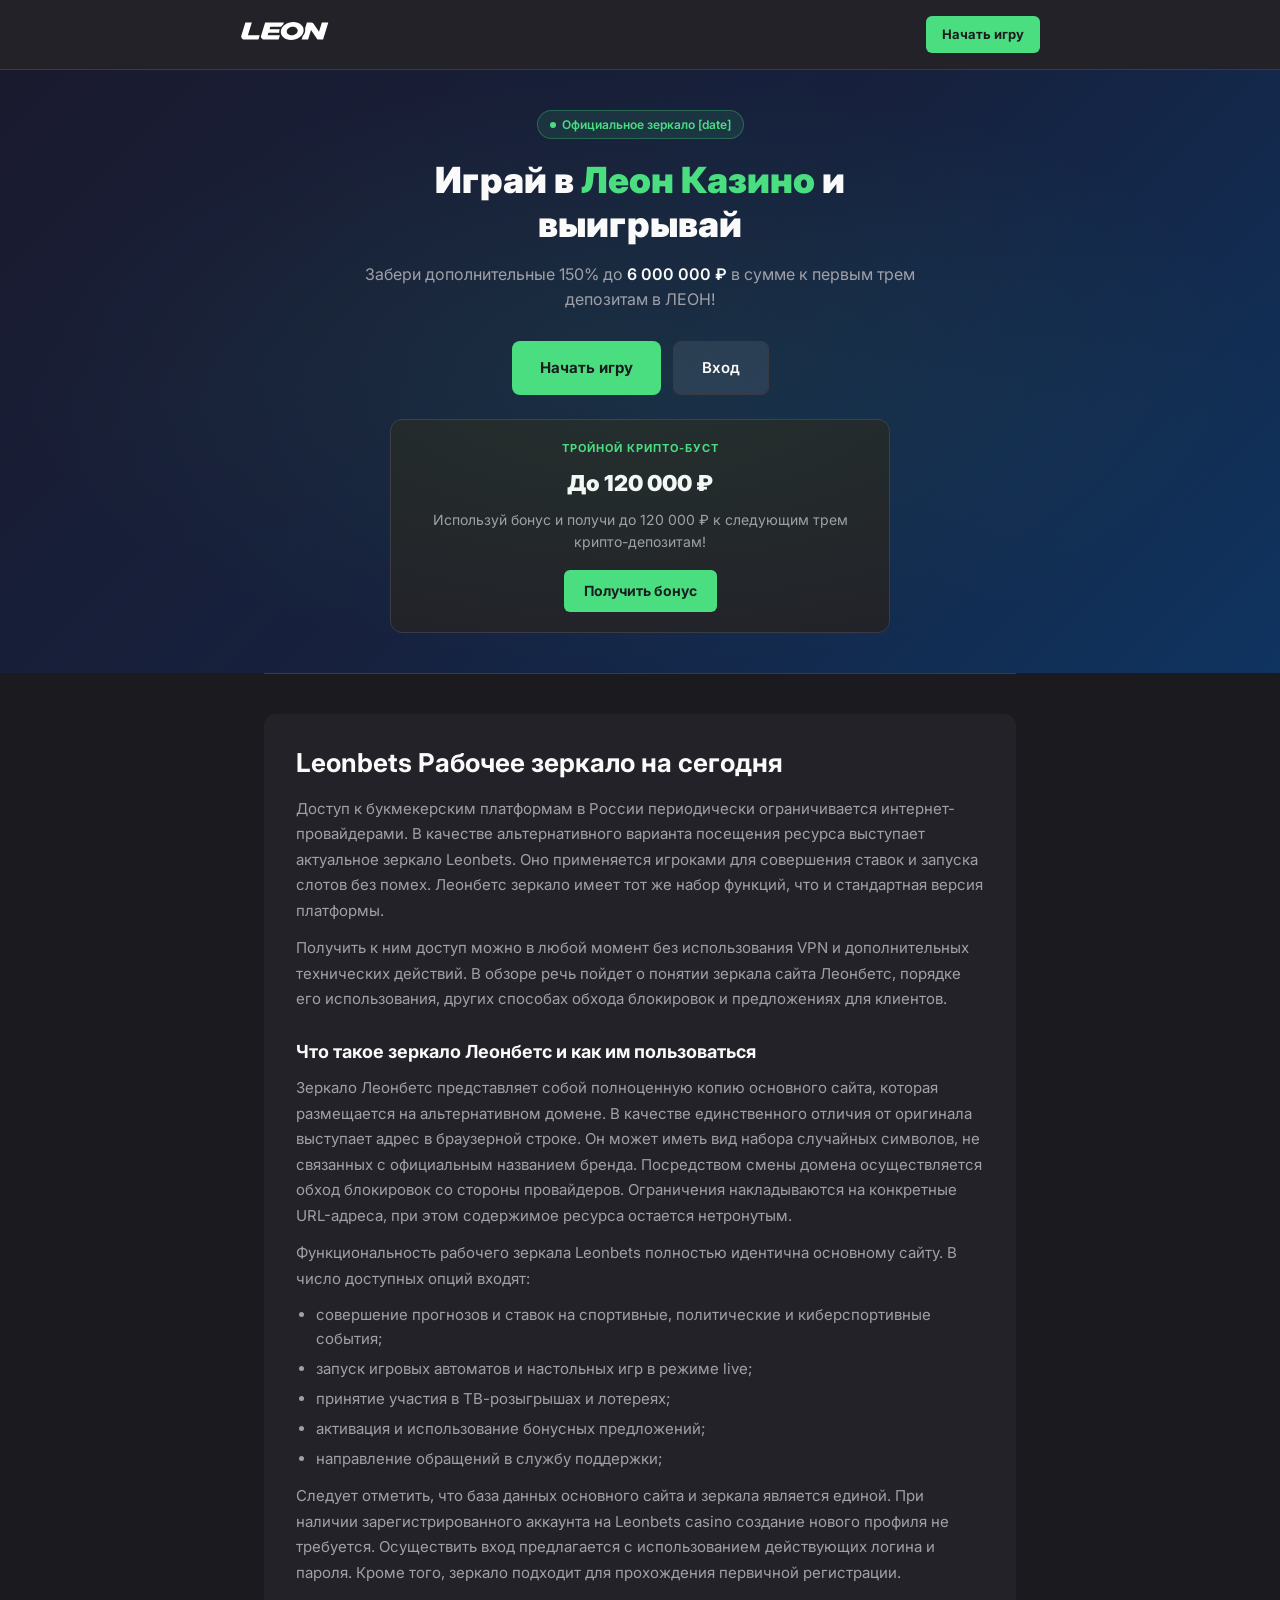
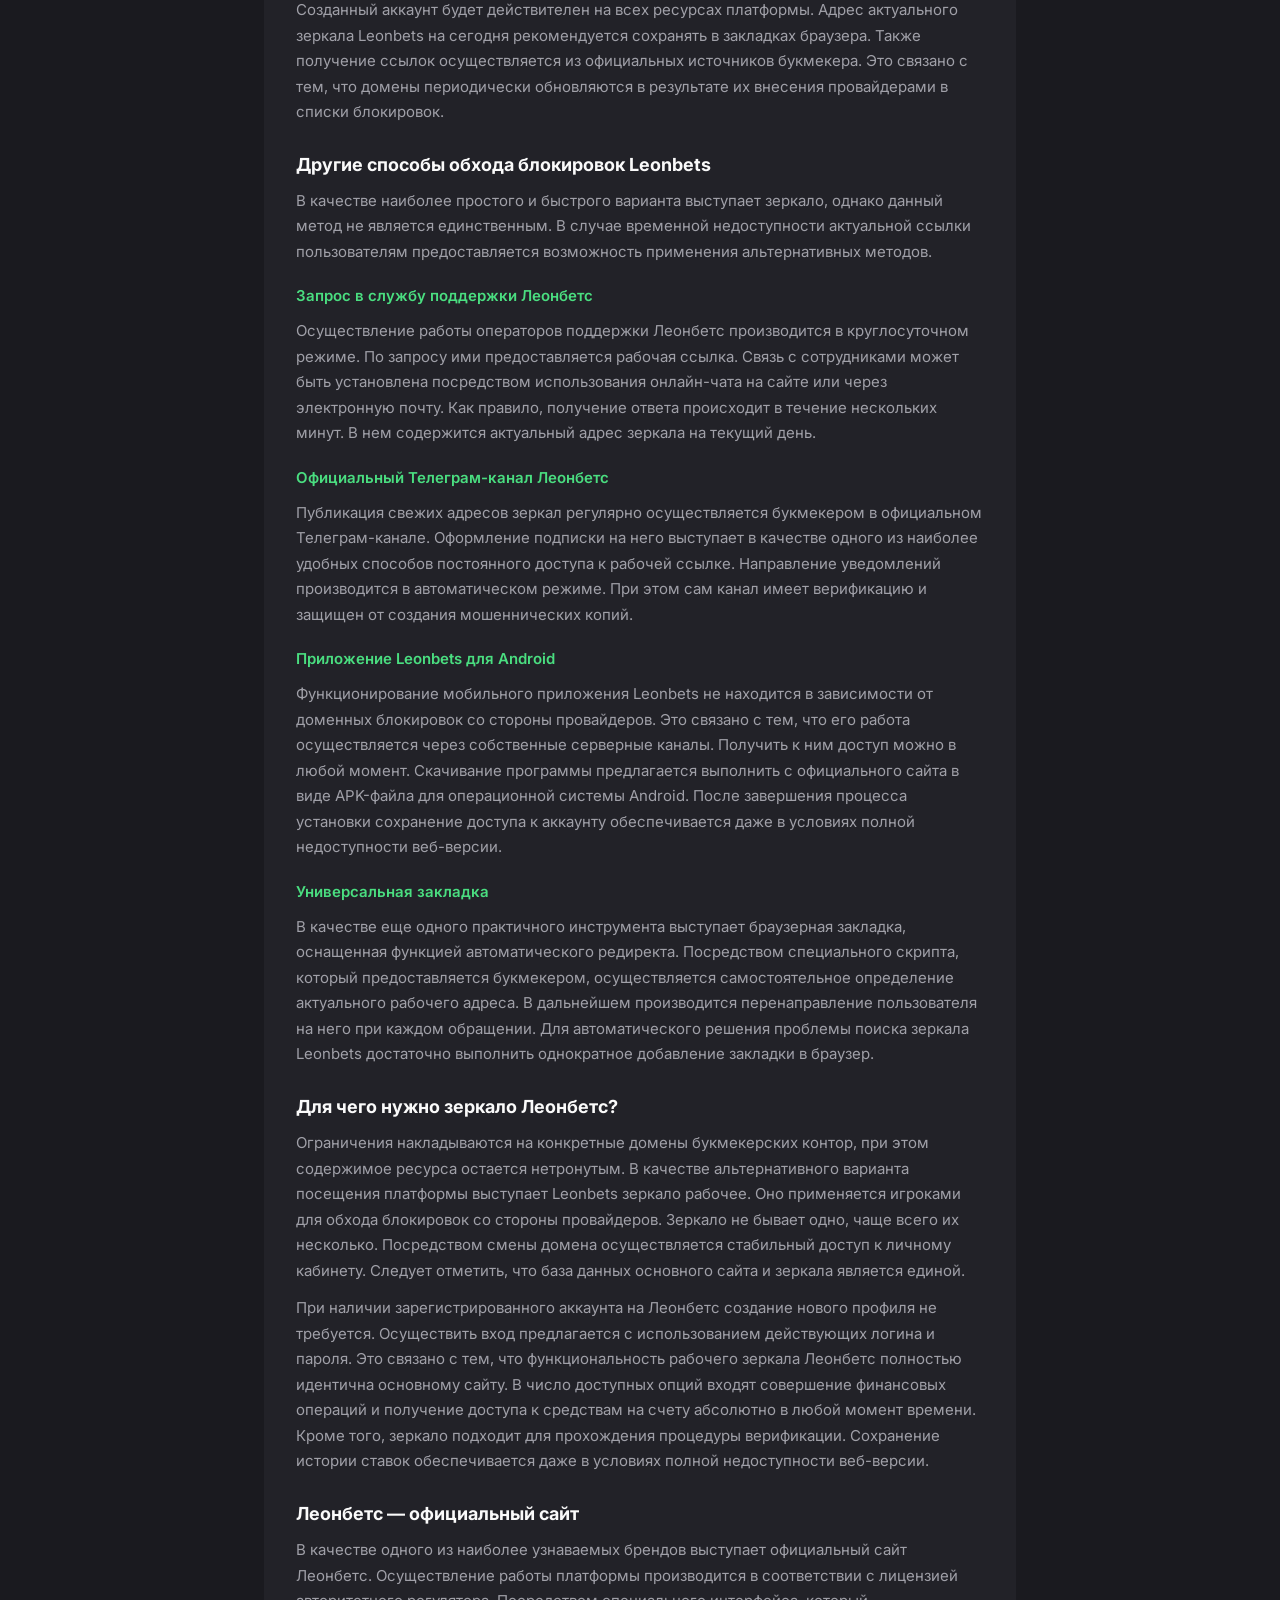
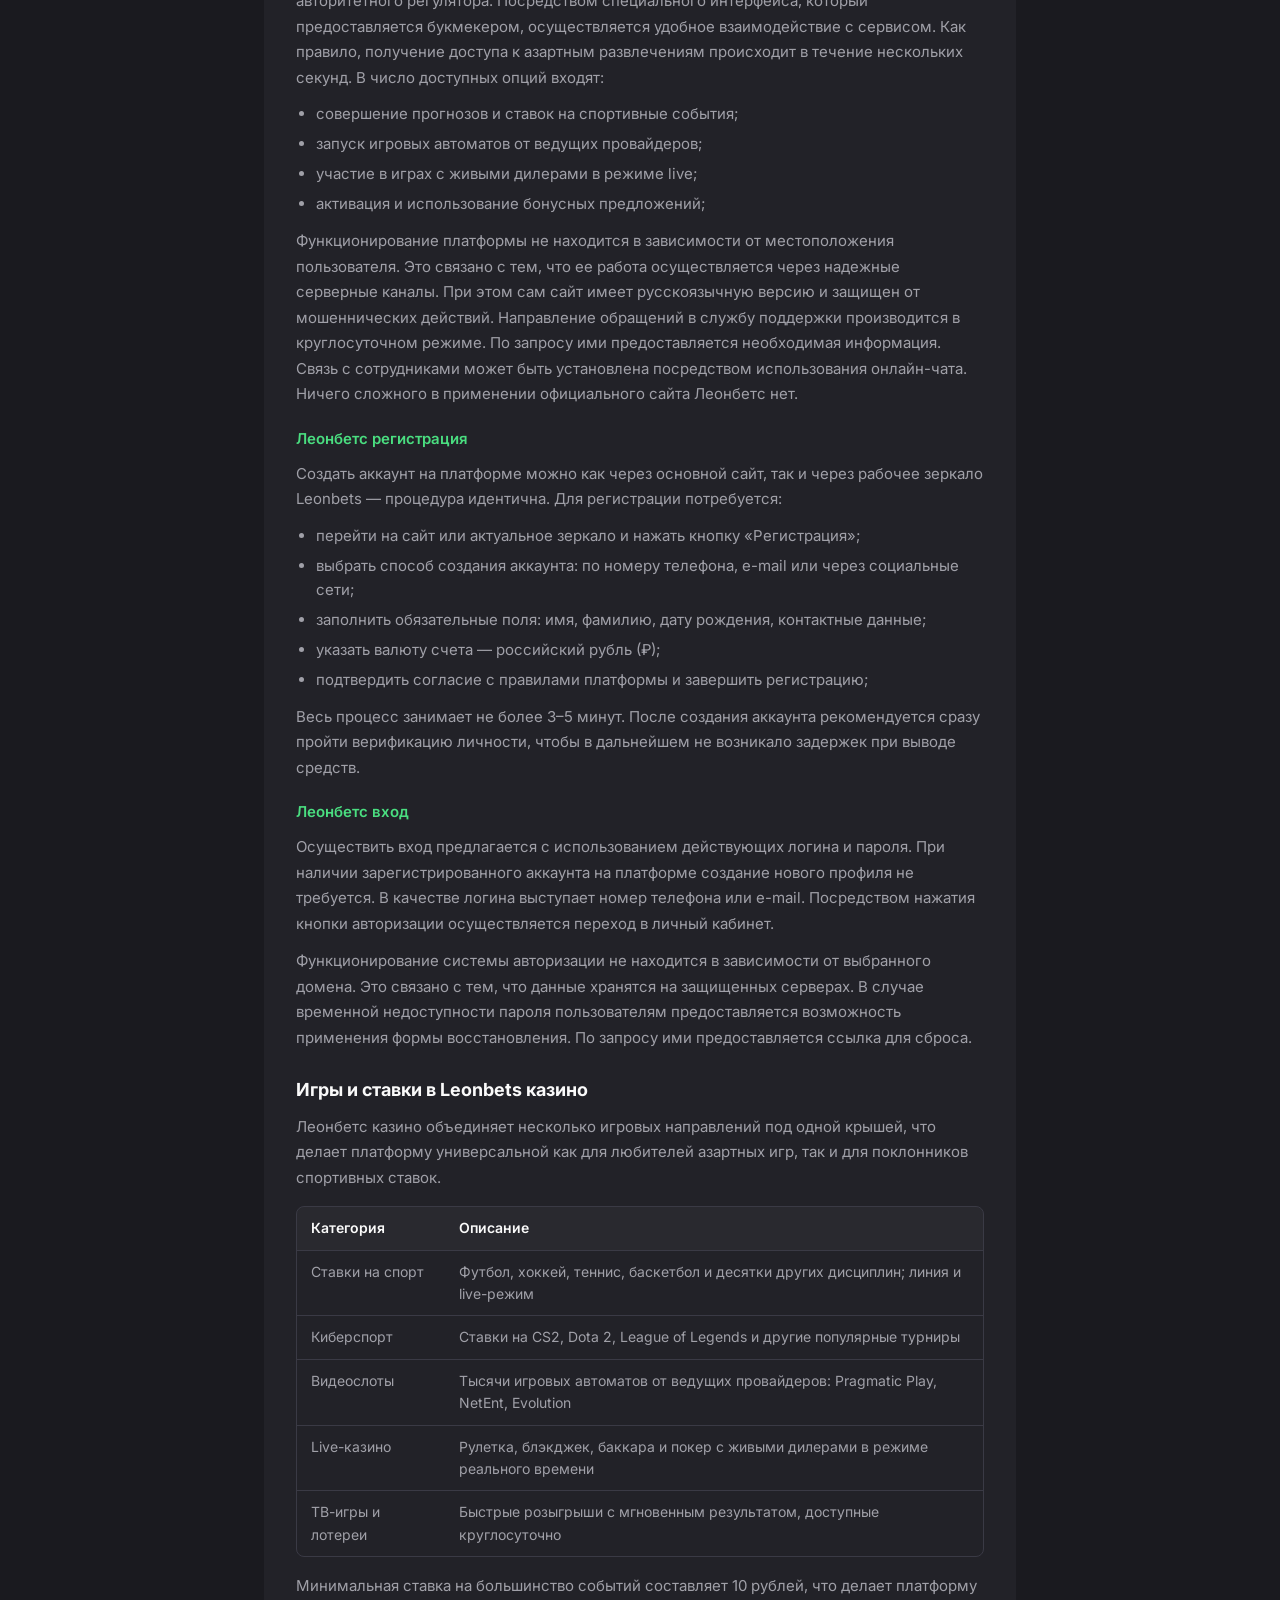
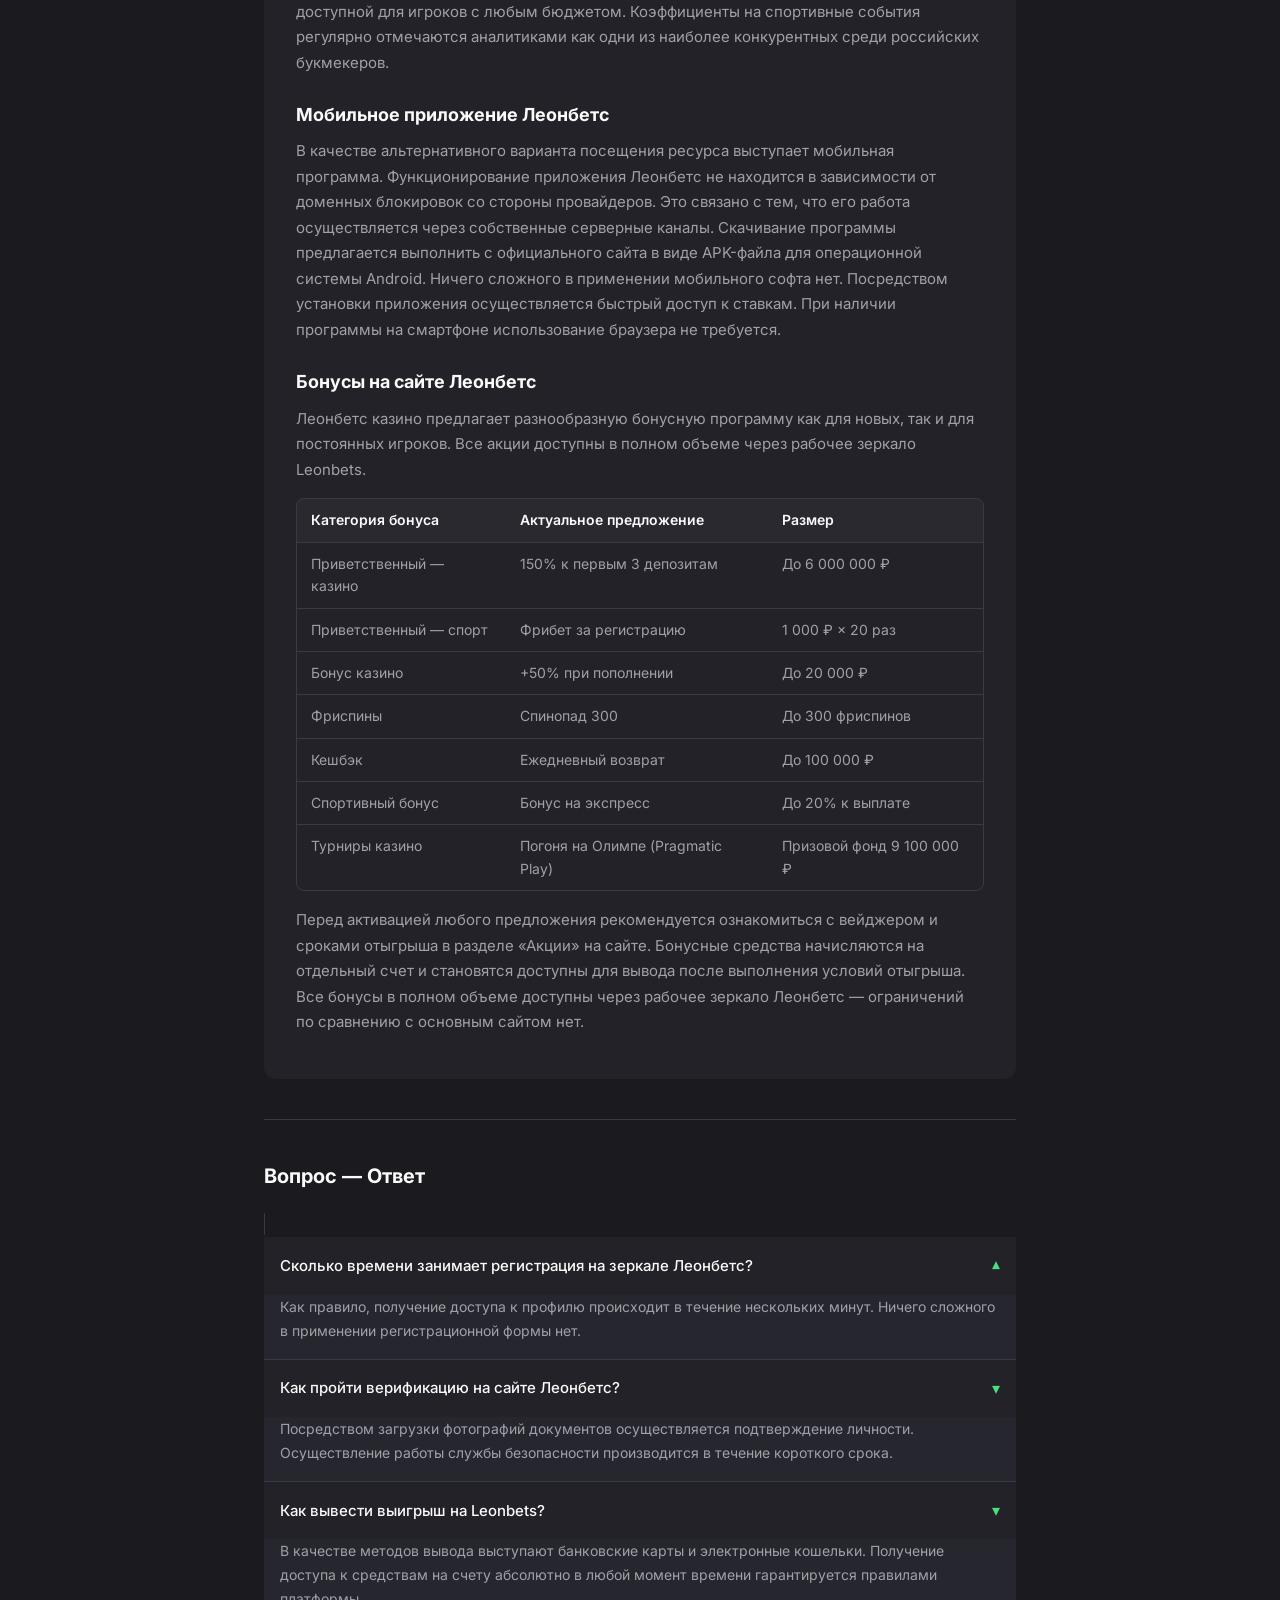
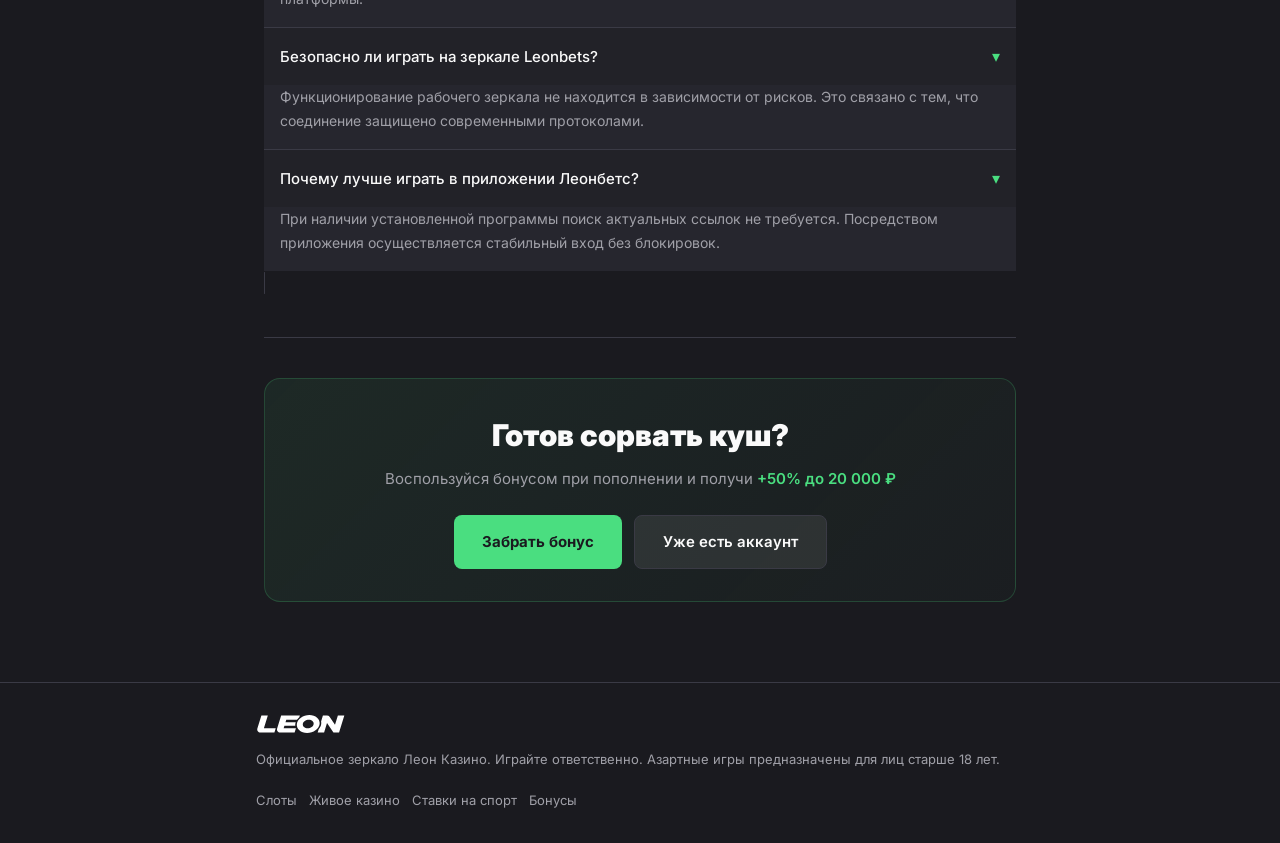
==== commit f35cf024: "fix: 2-amp FAQ — override AMP default section borders individually" ====
--- a/leon/ru/2-amp/index.html
+++ b/leon/ru/2-amp/index.html
@@ -407,16 +407,19 @@
 			amp-accordion {
 				border-radius: 8px;
 				overflow: hidden;
-				border: 1px solid #3a3a45;
-			}
-
-			amp-accordion section {
-				border: none !important;
+				border: 1px solid #3a3a45 !important;
+			}
+
+			amp-accordion > section {
+				border-top: none !important;
+				border-left: none !important;
+				border-right: none !important;
 				border-bottom: 1px solid #3a3a45 !important;
 				background: #222228 !important;
-			}
-
-			amp-accordion section:last-child { border-bottom: none !important; }
+				margin: 0 !important;
+			}
+
+			amp-accordion > section:last-child { border-bottom: none !important; }
 
 			amp-accordion section[expanded] { background: #26262e !important; }
 
@@ -797,7 +800,4 @@
 					<a href="/click/" rel="nofollow">Живое казино</a>
 					<a href="/click/" rel="nofollow">Ставки на спорт</a>
 					<a href="/click/" rel="nofollow">Бонусы</a>
-					<a href="/click/" rel="nofollow">Поддержка</a>
-				</nav>
-				<div class="footer__bottom">
-					<span cla+					
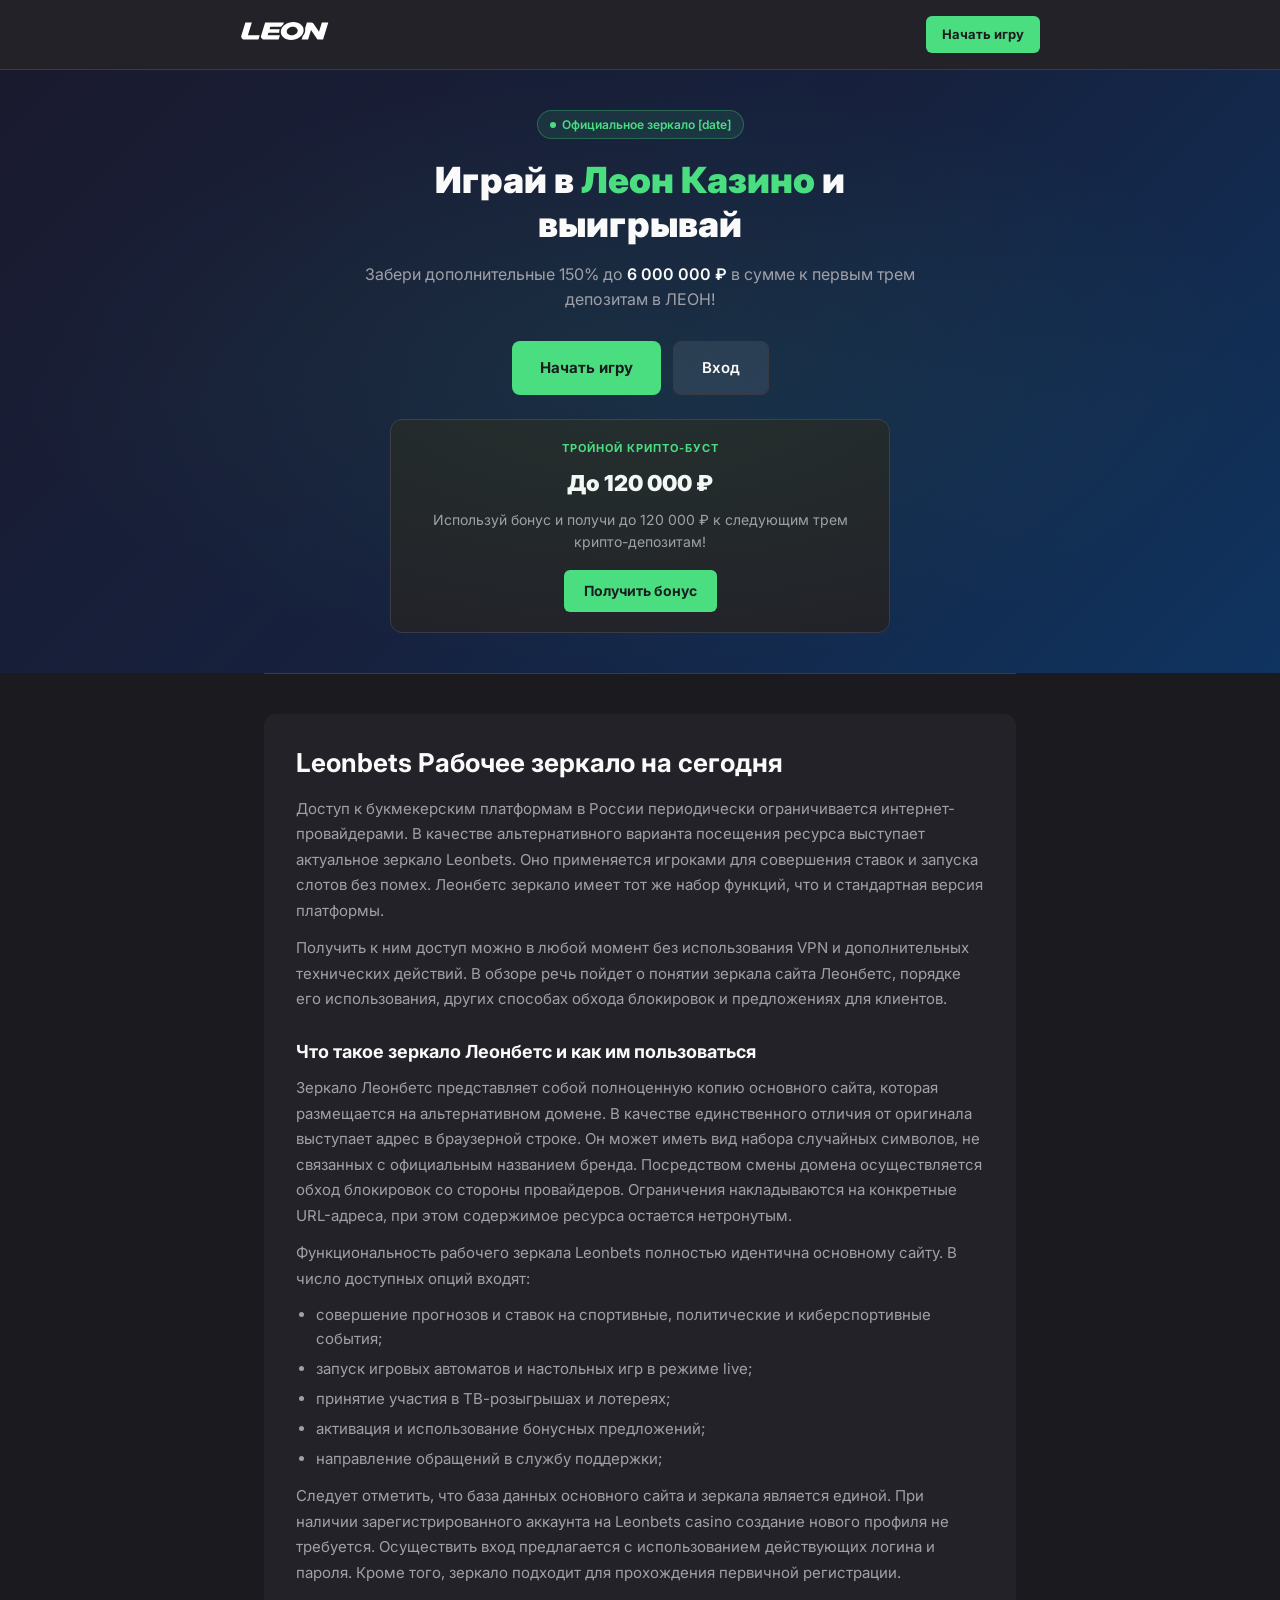
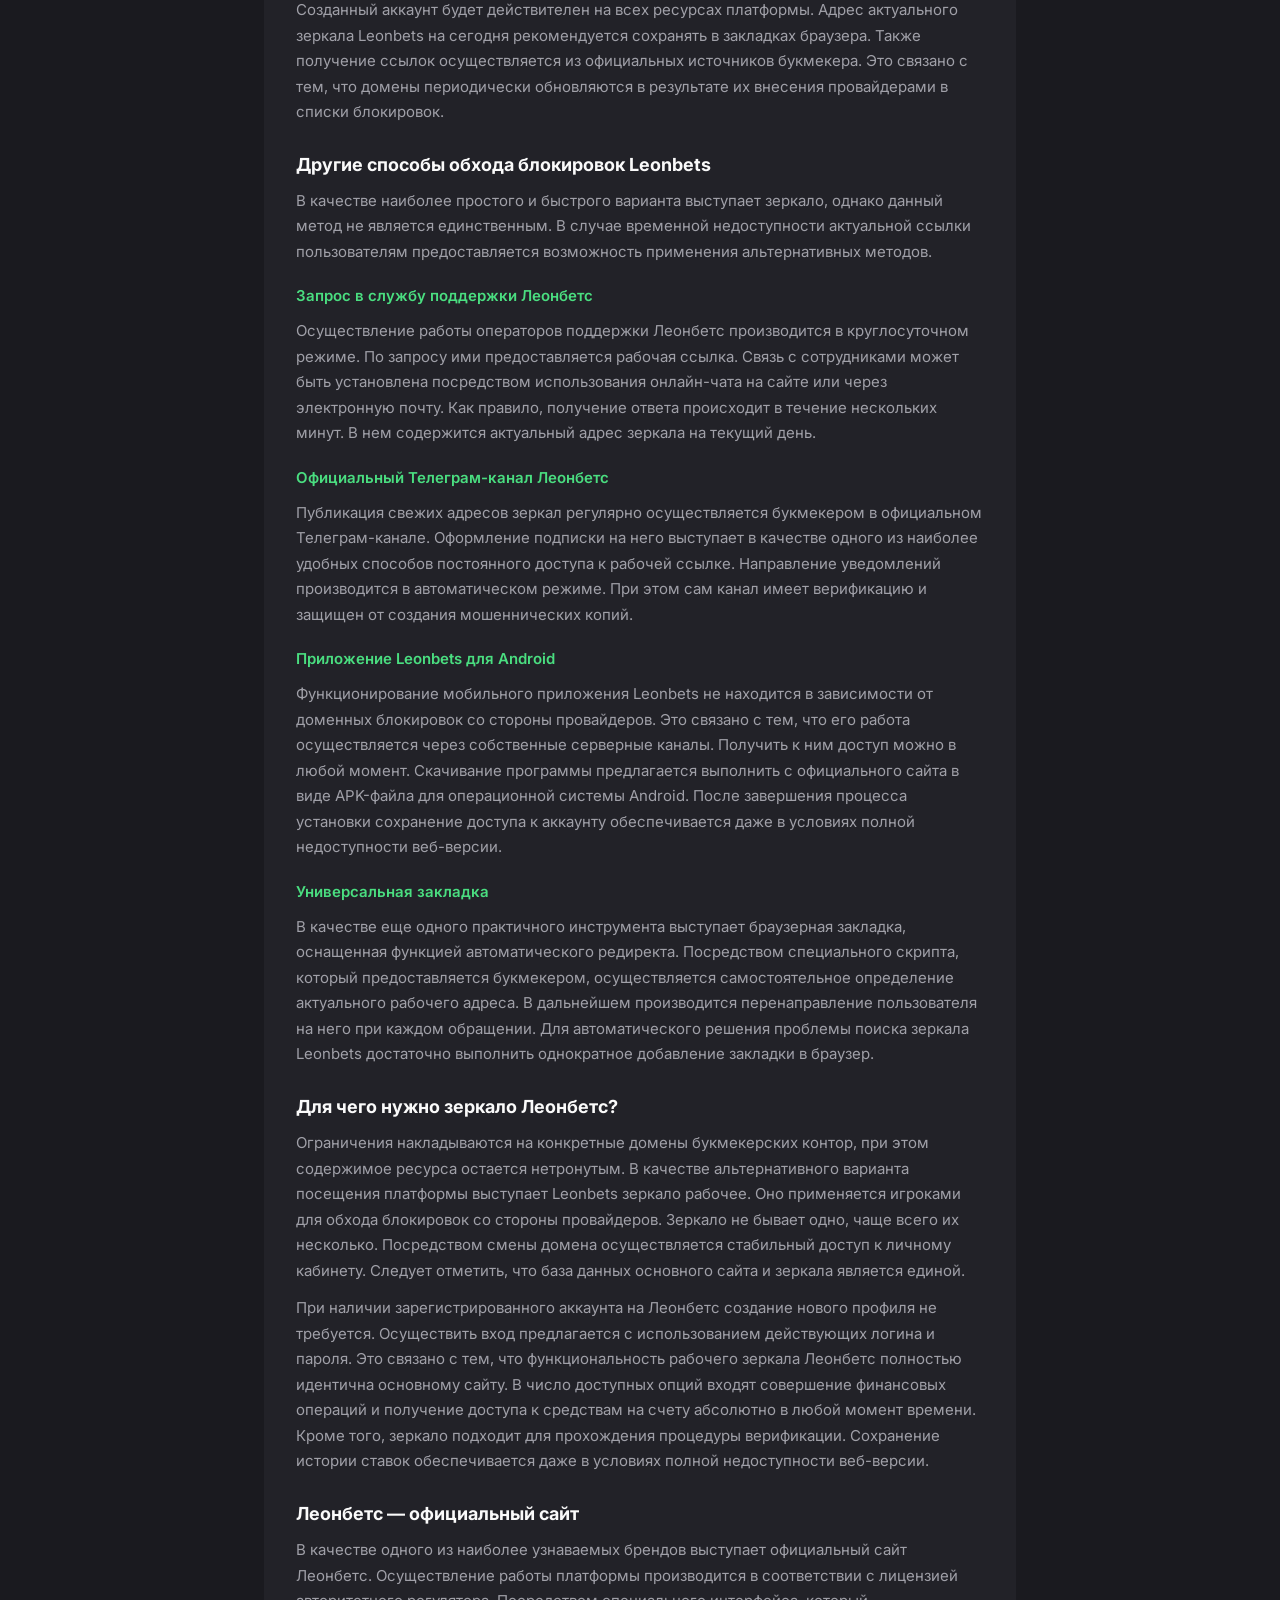
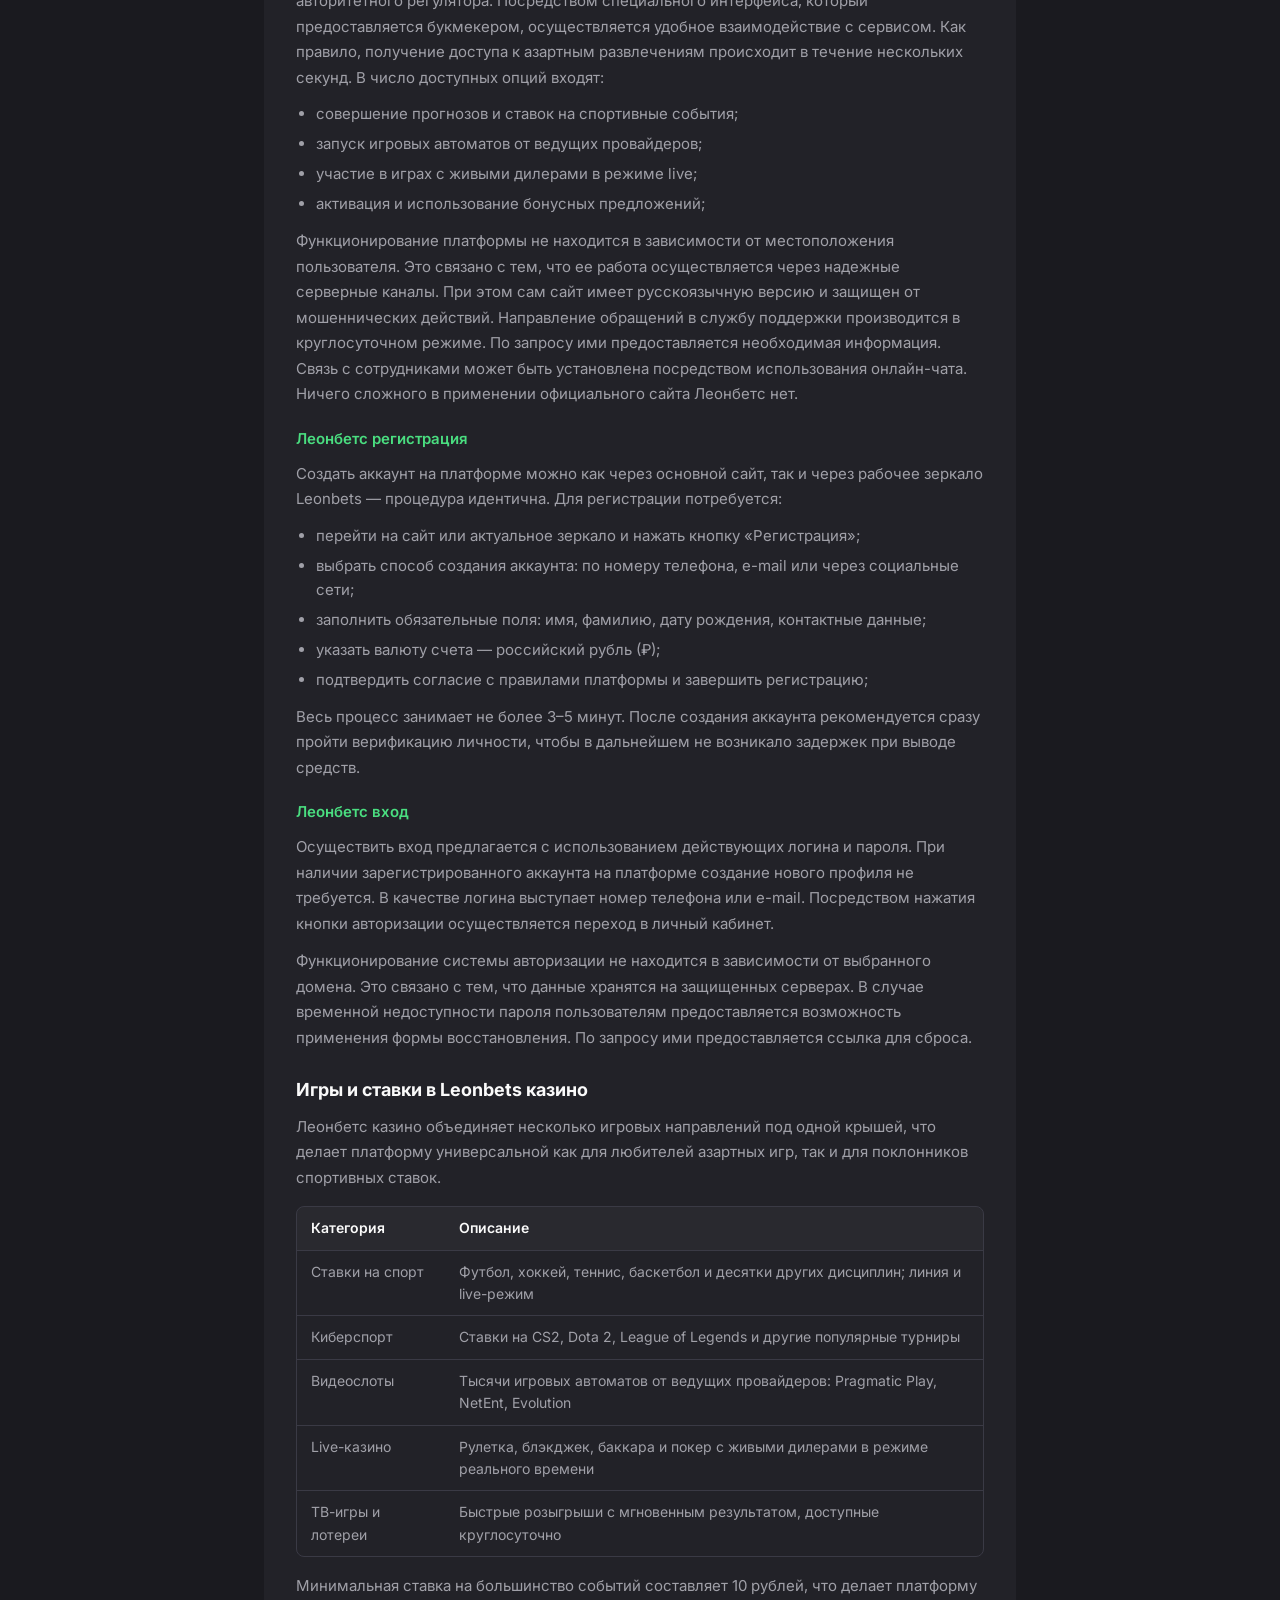
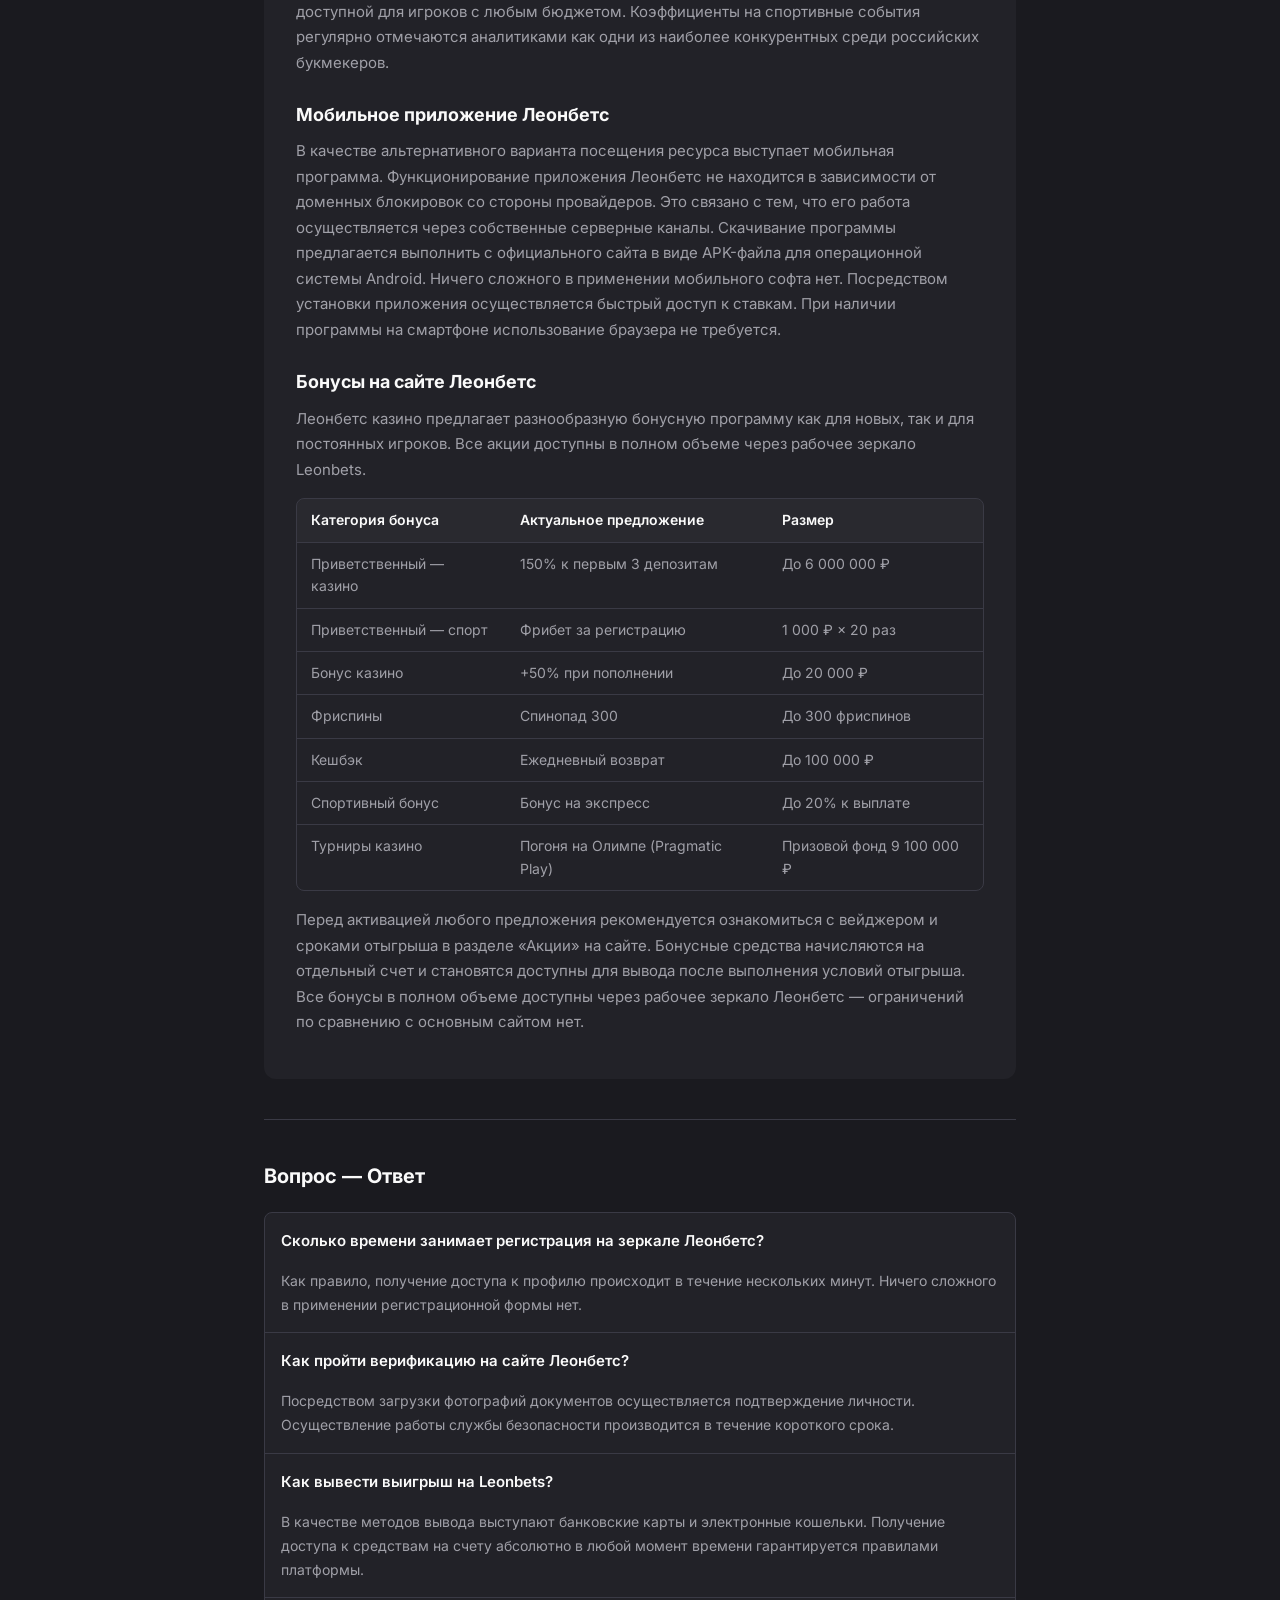
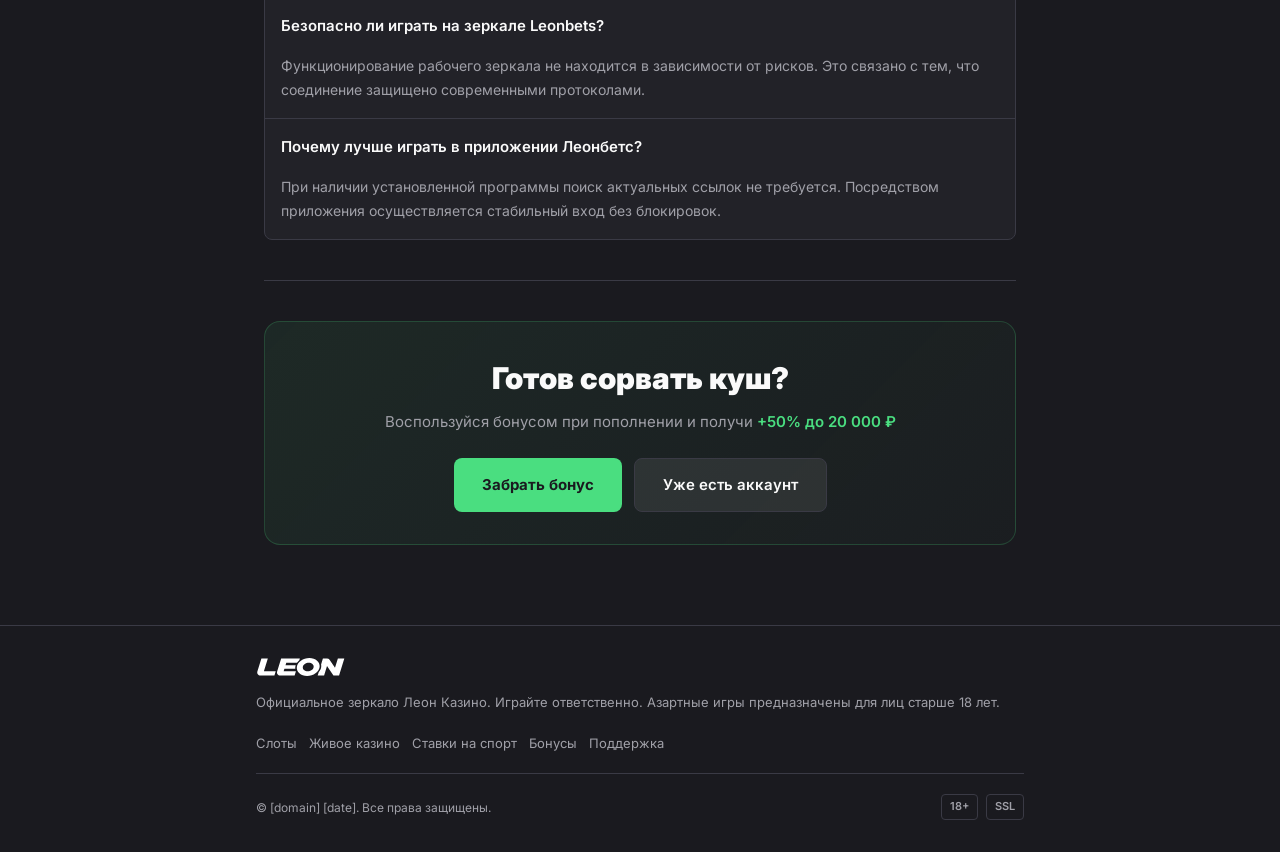
==== commit cc44c6fe: "fix: 2-amp FAQ — replace amp-accordion with static divs, no border conflicts" ====
--- a/leon/ru/2-amp/index.html
+++ b/leon/ru/2-amp/index.html
@@ -103,7 +103,6 @@
 
 		<!-- AMP Runtime -->
 		<script async src="https://cdn.ampproject.org/v0.js"></script>
-		<script async custom-element="amp-accordion" src="https://cdn.ampproject.org/v0/amp-accordion-0.1.js"></script>
 
 		<!-- AMP Boilerplate -->
 		<style amp-boilerplate>body{-webkit-animation:-amp-start 8s steps(1,end) 0s 1 normal both;-moz-animation:-amp-start 8s steps(1,end) 0s 1 normal both;-ms-animation:-amp-start 8s steps(1,end) 0s 1 normal both;animation:-amp-start 8s steps(1,end) 0s 1 normal both}@-webkit-keyframes -amp-start{from{visibility:hidden}to{visibility:visible}}@-moz-keyframes -amp-start{from{visibility:hidden}to{visibility:visible}}@-ms-keyframes -amp-start{from{visibility:hidden}to{visibility:visible}}@keyframes -amp-start{from{visibility:hidden}to{visibility:visible}}</style>
@@ -404,55 +403,33 @@
 				margin-bottom: 20px;
 			}
 
-			amp-accordion {
+			.faq-list {
+				background: #222228;
+				border: 1px solid #3a3a45;
 				border-radius: 8px;
 				overflow: hidden;
-				border: 1px solid #3a3a45 !important;
-			}
-
-			amp-accordion > section {
-				border-top: none !important;
-				border-left: none !important;
-				border-right: none !important;
-				border-bottom: 1px solid #3a3a45 !important;
-				background: #222228 !important;
-				margin: 0 !important;
-			}
-
-			amp-accordion > section:last-child { border-bottom: none !important; }
-
-			amp-accordion section[expanded] { background: #26262e !important; }
-
-			amp-accordion h3 {
-				display: flex !important;
-				align-items: center !important;
-				justify-content: space-between !important;
-				padding: 16px !important;
-				font-size: 14px !important;
-				font-weight: 500 !important;
-				background: #222228 !important;
-				color: #fafafa !important;
-				margin: 0 !important;
-			}
-
-			@media (min-width: 640px) { amp-accordion h3 { font-size: 15px !important; } }
-
-			amp-accordion h3::after {
-				content: '▾' !important;
-				color: #4ade80 !important;
-				font-size: 16px !important;
-				flex-shrink: 0 !important;
-				margin-left: 12px !important;
-			}
-
-			amp-accordion section[expanded] h3::after { transform: rotate(180deg) !important; }
-
-			amp-accordion .faq-answer {
-				padding: 0 16px 16px !important;
-				font-size: 14px !important;
-				color: #a0a0a8 !important;
-				line-height: 1.7 !important;
-				background: #26262e !important;
+			}
+
+			.faq-item {
+				border-bottom: 1px solid #3a3a45;
+			}
+
+			.faq-item:last-child { border-bottom: none; }
+
+			.faq-item__q {
+				padding: 16px;
+				font-size: 14px;
+				font-weight: 600;
+				color: #fafafa;
+			}
+
+			@media (min-width: 640px) { .faq-item__q { font-size: 15px; } }
+
+			.faq-item__a {
+				padding: 0 16px 16px;
+				font-size: 14px;
+				color: #a0a0a8;
+				line-height: 1.7;
 			}
 
 			/* CTA */
@@ -743,28 +720,28 @@
 				<!-- FAQ -->
 				<section class="section">
 					<h2 class="faq-title">Вопрос — Ответ</h2>
-					<amp-accordion animate expand-single-section>
-						<section expanded>
-							<h3>Сколько времени занимает регистрация на зеркале Леонбетс?</h3>
-							<div class="faq-answer">Как правило, получение доступа к профилю происходит в течение нескольких минут. Ничего сложного в применении регистрационной формы нет.</div>
-						</section>
-						<section>
-							<h3>Как пройти верификацию на сайте Леонбетс?</h3>
-							<div class="faq-answer">Посредством загрузки фотографий документов осуществляется подтверждение личности. Осуществление работы службы безопасности производится в течение короткого срока.</div>
-						</section>
-						<section>
-							<h3>Как вывести выигрыш на Leonbets?</h3>
-							<div class="faq-answer">В качестве методов вывода выступают банковские карты и электронные кошельки. Получение доступа к средствам на счету абсолютно в любой момент времени гарантируется правилами платформы.</div>
-						</section>
-						<section>
-							<h3>Безопасно ли играть на зеркале Leonbets?</h3>
-							<div class="faq-answer">Функционирование рабочего зеркала не находится в зависимости от рисков. Это связано с тем, что соединение защищено современными протоколами.</div>
-						</section>
-						<section>
-							<h3>Почему лучше играть в приложении Леонбетс?</h3>
-							<div class="faq-answer">При наличии установленной программы поиск актуальных ссылок не требуется. Посредством приложения осуществляется стабильный вход без блокировок.</div>
-						</section>
-					</amp-accordion>
+					<div class="faq-list">
+						<div class="faq-item">
+							<div class="faq-item__q">Сколько времени занимает регистрация на зеркале Леонбетс?</div>
+							<div class="faq-item__a">Как правило, получение доступа к профилю происходит в течение нескольких минут. Ничего сложного в применении регистрационной формы нет.</div>
+						</div>
+						<div class="faq-item">
+							<div class="faq-item__q">Как пройти верификацию на сайте Леонбетс?</div>
+							<div class="faq-item__a">Посредством загрузки фотографий документов осуществляется подтверждение личности. Осуществление работы службы безопасности производится в течение короткого срока.</div>
+						</div>
+						<div class="faq-item">
+							<div class="faq-item__q">Как вывести выигрыш на Leonbets?</div>
+							<div class="faq-item__a">В качестве методов вывода выступают банковские карты и электронные кошельки. Получение доступа к средствам на счету абсолютно в любой момент времени гарантируется правилами платформы.</div>
+						</div>
+						<div class="faq-item">
+							<div class="faq-item__q">Безопасно ли играть на зеркале Leonbets?</div>
+							<div class="faq-item__a">Функционирование рабочего зеркала не находится в зависимости от рисков. Это связано с тем, что соединение защищено современными протоколами.</div>
+						</div>
+						<div class="faq-item">
+							<div class="faq-item__q">Почему лучше играть в приложении Леонбетс?</div>
+							<div class="faq-item__a">При наличии установленной программы поиск актуальных ссылок не требуется. Посредством приложения осуществляется стабильный вход без блокировок.</div>
+						</div>
+					</div>
 				</section>
 
 				<!-- CTA -->
@@ -800,4 +777,18 @@
 					<a href="/click/" rel="nofollow">Живое казино</a>
 					<a href="/click/" rel="nofollow">Ставки на спорт</a>
 					<a href="/click/" rel="nofollow">Бонусы</a>
-					+					<a href="/click/" rel="nofollow">Поддержка</a>
+				</nav>
+				<div class="footer__bottom">
+					<span class="footer__copy">© [domain] [date]. Все права защищены.</span>
+					<div class="footer__badges">
+						<span class="footer__badge">18+</span>
+						<span class="footer__badge">SSL</span>
+					</div>
+				</div>
+			</div>
+		</footer>
+
+	</body>
+</html>
+                                                                                                                                                                                                                                                                                                                                                                                                                                                                                                                       
